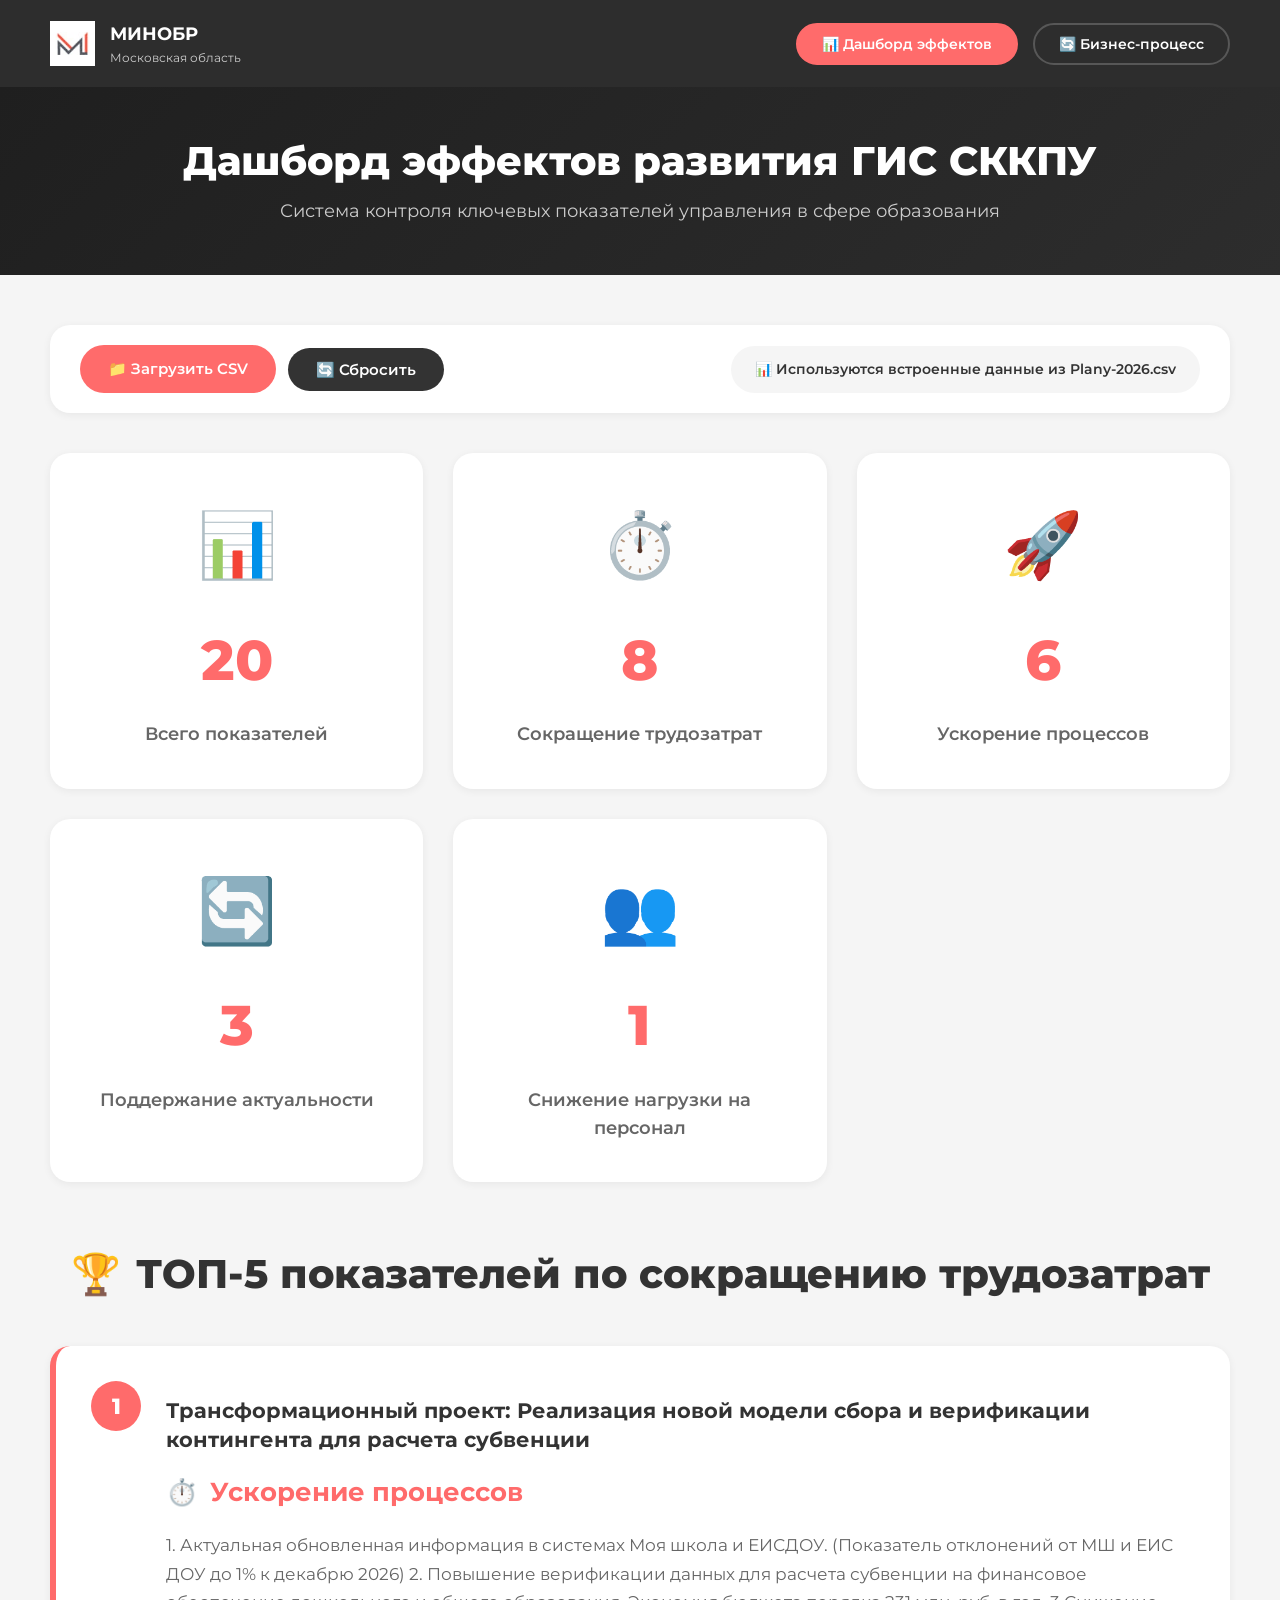
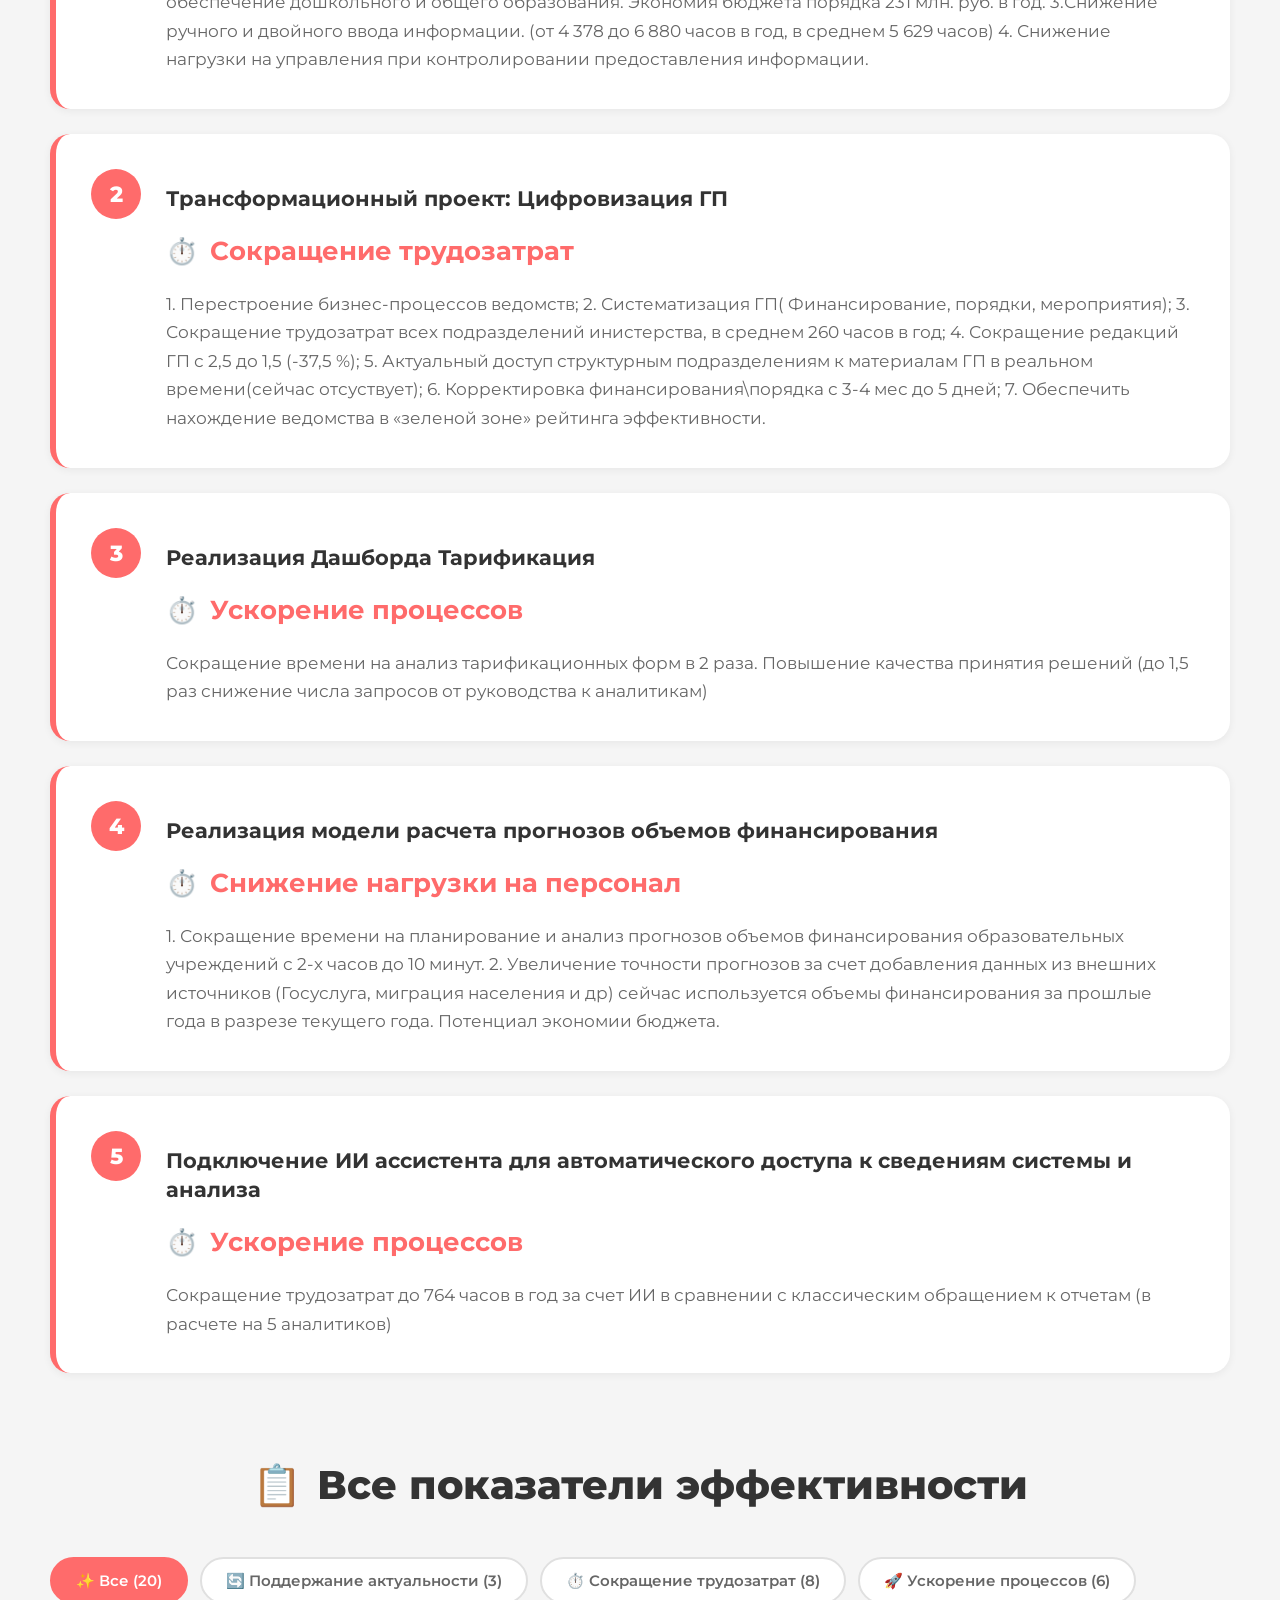
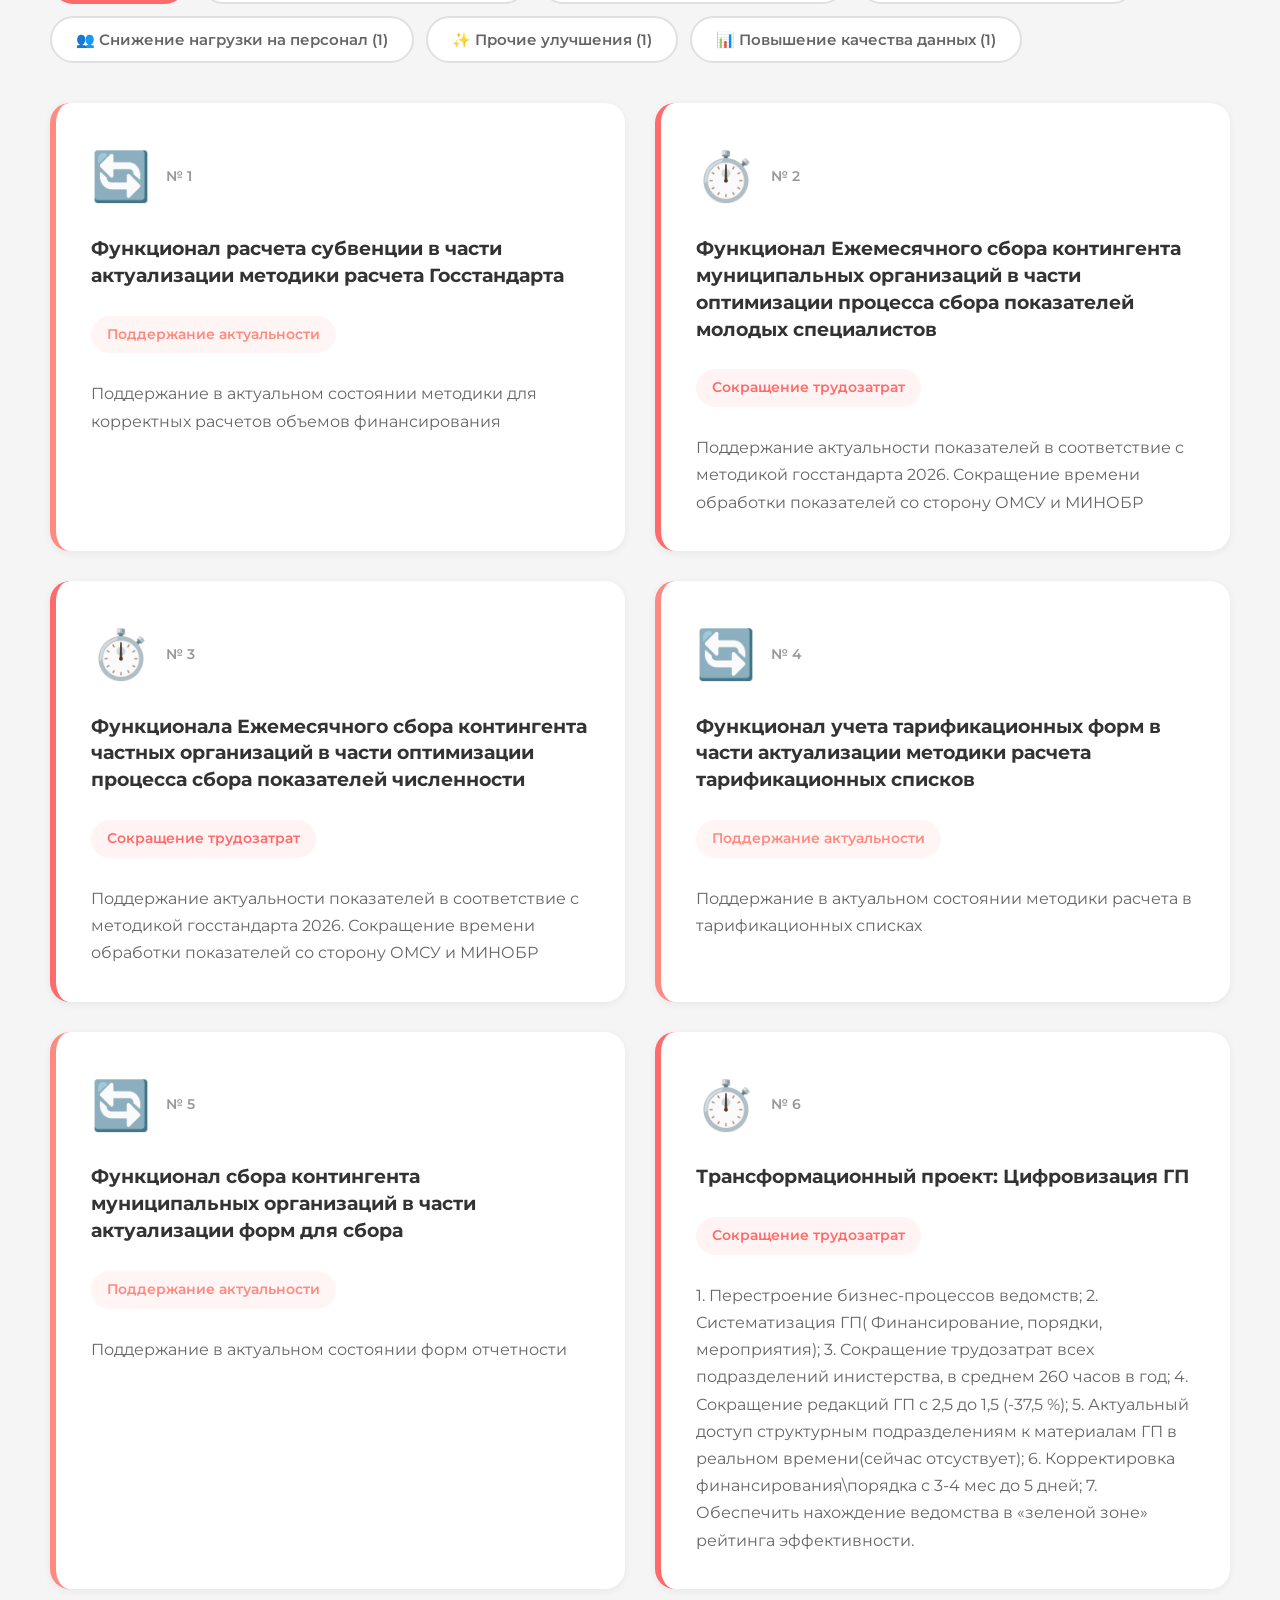
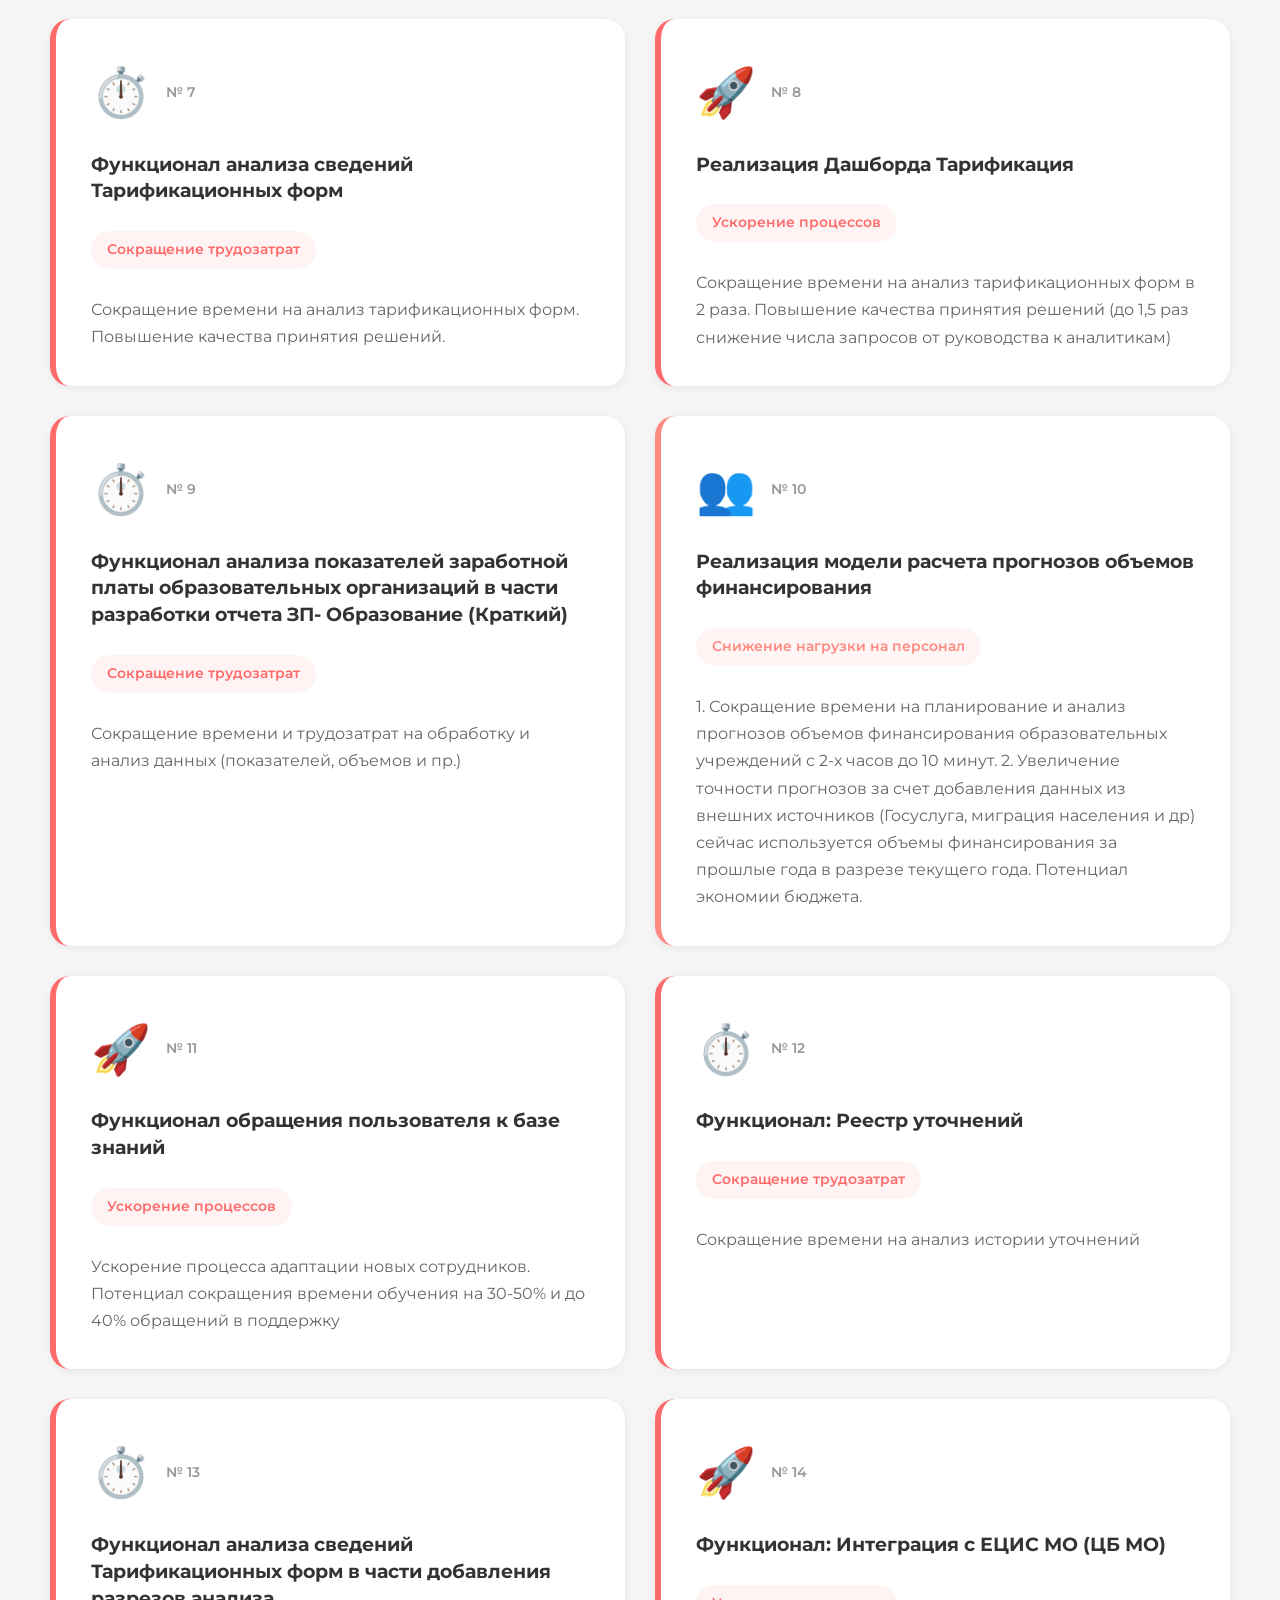
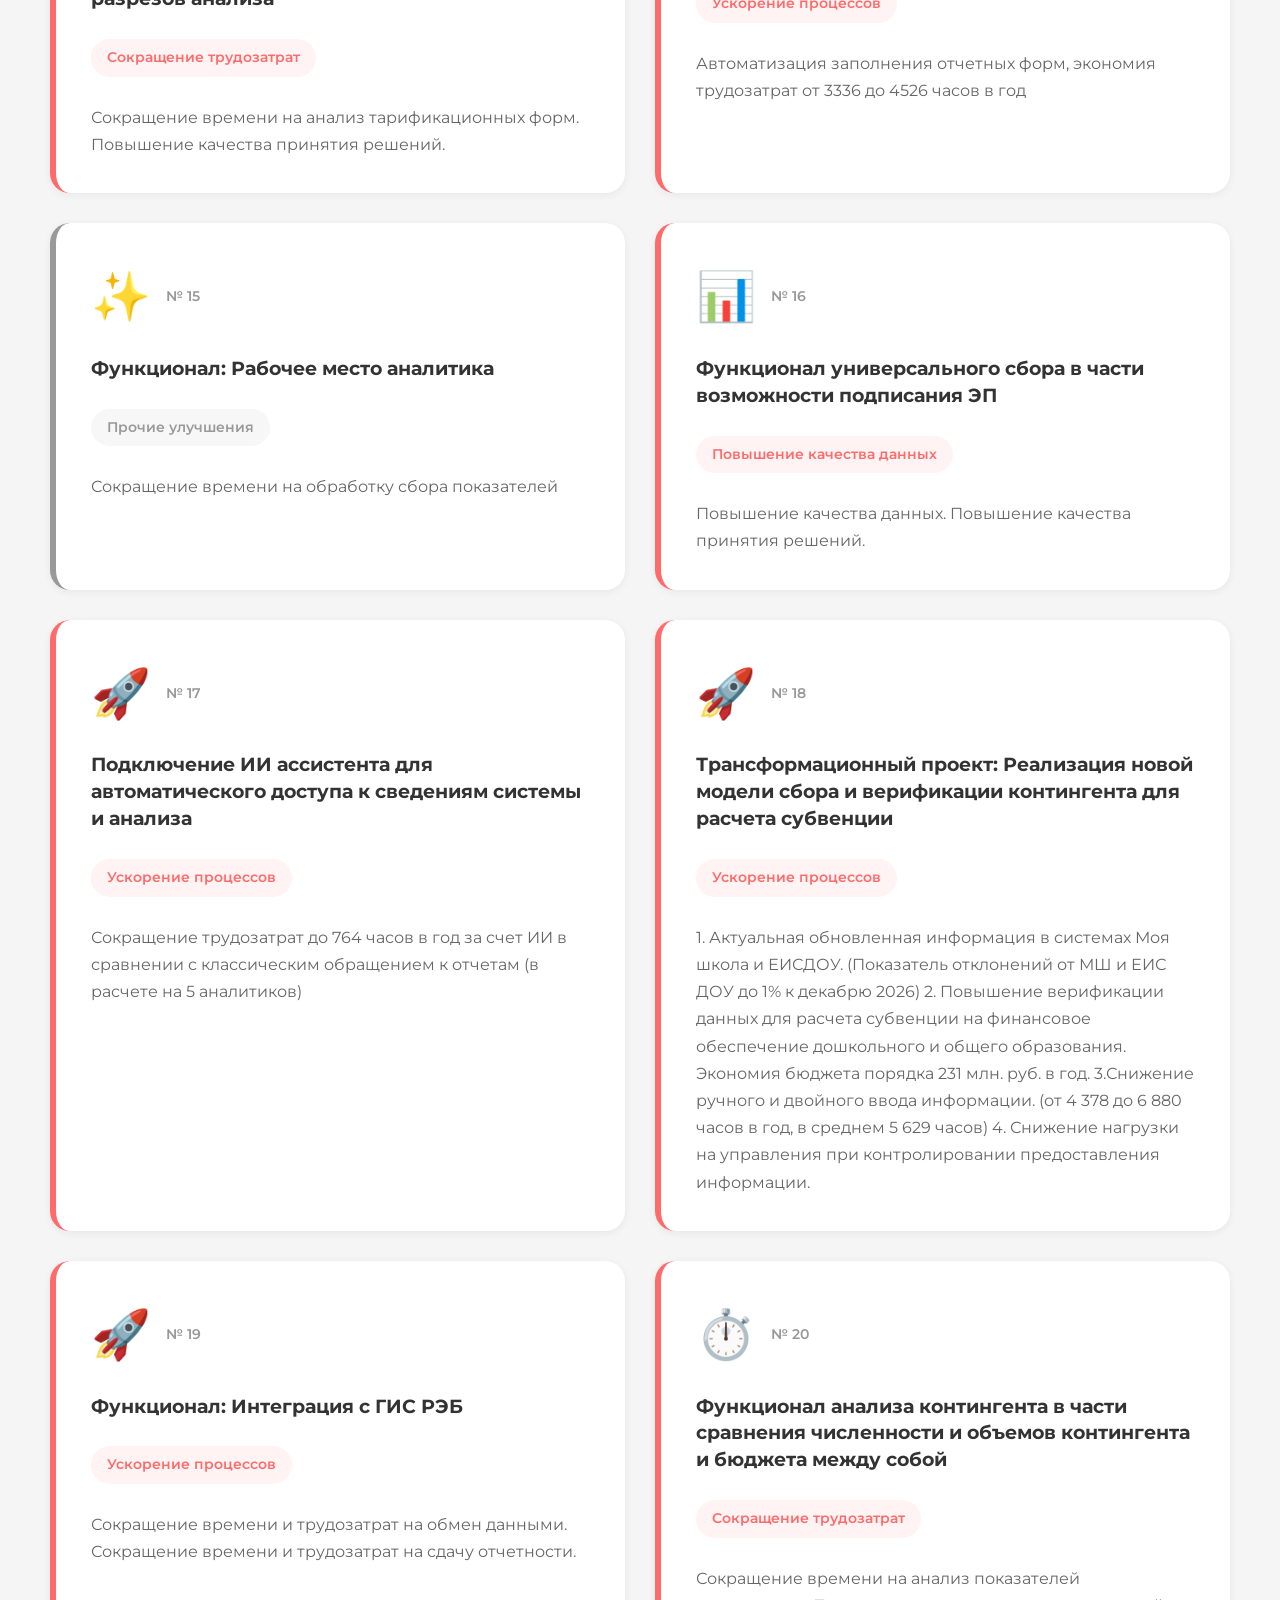
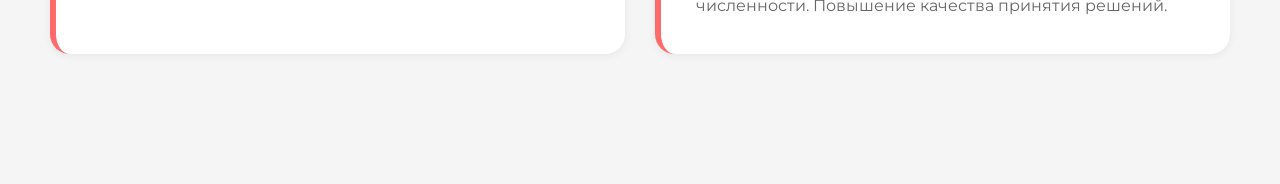
==== index.html @ 5864676f "fix: шапка — кнопки навигации не выходят за края, центрирование кнопок CSV" ====
<!DOCTYPE html>
<html lang="ru">
<head>
    <meta charset="UTF-8">
    <meta name="viewport" content="width=device-width, initial-scale=1.0">
    <title>ГИС СККПУ - Демонстрация v3.0 | МИНОБР</title>
    <link rel="preconnect" href="https://fonts.googleapis.com">
    <link rel="preconnect" href="https://fonts.gstatic.com" crossorigin>
    <link href="https://fonts.googleapis.com/css2?family=Montserrat:wght@400;500;600;700;800&display=swap" rel="stylesheet">
    <style>
        * {
            margin: 0;
            padding: 0;
            box-sizing: border-box;
        }

        body {
            font-family: 'Montserrat', -apple-system, BlinkMacSystemFont, 'Segoe UI', sans-serif;
            background: #F5F5F5;
            min-height: 100vh;
            line-height: 1.6;
        }

        .header-compact {
            background: #2D2D2D;
            color: white;
            padding: 20px 50px;
            display: flex;
            justify-content: space-between;
            align-items: center;
            box-shadow: 0 2px 8px rgba(0,0,0,0.1);
        }

        .logo-section {
            display: flex;
            align-items: center;
            gap: 15px;
        }

        .logo-img {
            height: 45px;
            width: auto;
        }

        .logo-text {
            display: flex;
            flex-direction: column;
        }

        .logo-title {
            font-size: 1.1em;
            font-weight: 700;
            color: white;
        }

        .logo-subtitle {
            font-size: 0.75em;
            color: #CCCCCC;
            font-weight: 400;
        }

        .header-nav {
            display: flex;
            gap: 15px;
            align-items: center;
        }

        .nav-btn {
            padding: 10px 24px;
            border-radius: 50px;
            background: transparent;
            color: white;
            text-decoration: none;
            font-weight: 600;
            transition: all 0.3s ease;
            font-size: 14px;
            border: 2px solid rgba(255,255,255,0.2);
            cursor: pointer;
            font-family: 'Montserrat', sans-serif;
        }

        .nav-btn:hover {
            background: rgba(255,255,255,0.1);
            border-color: rgba(255,255,255,0.4);
        }

        .nav-btn.active {
            background: #FF6B6B;
            border-color: #FF6B6B;
        }

        .page-content {
            display: none;
        }

        .page-content.active {
            display: block;
        }

        .hero-compact {
            background: linear-gradient(135deg, #1F1F1F 0%, #2D2D2D 100%);
            color: white;
            padding: 50px 50px;
            text-align: center;
        }

        .hero-title {
            font-size: 2.5em;
            font-weight: 800;
            margin-bottom: 12px;
            line-height: 1.2;
        }

        .hero-subtitle {
            font-size: 1.1em;
            color: #CCCCCC;
            font-weight: 400;
        }

        .container {
            max-width: 1400px;
            margin: 0 auto;
            padding: 50px 50px;
        }

        .container-wide {
            max-width: 1600px;
            margin: 0 auto;
            padding: 50px 50px 80px;
        }

        .controls-compact {
            background: #FFFFFF;
            padding: 20px 30px;
            border-radius: 20px;
            margin-bottom: 40px;
            display: flex;
            gap: 15px;
            align-items: center;
            box-shadow: 0 2px 8px rgba(0,0,0,0.06);
            flex-wrap: wrap;
        }

        .controls-group {
            display: flex;
            gap: 12px;
            align-items: center;
        }

        .btn-coral {
            padding: 12px 28px;
            background: #FF6B6B;
            color: white;
            border: none;
            border-radius: 50px;
            font-size: 15px;
            font-weight: 600;
            cursor: pointer;
            transition: all 0.3s ease;
            font-family: 'Montserrat', sans-serif;
            display: inline-flex;
            align-items: center;
            gap: 8px;
        }

        .btn-coral:hover {
            background: #FF8A80;
            transform: translateY(-2px);
            box-shadow: 0 6px 16px rgba(255, 107, 107, 0.3);
        }

        .btn-secondary {
            padding: 12px 28px;
            background: #333333;
            color: white;
            border: none;
            border-radius: 50px;
            font-size: 15px;
            font-weight: 600;
            cursor: pointer;
            transition: all 0.3s ease;
            font-family: 'Montserrat', sans-serif;
        }

        .btn-secondary:hover {
            background: #2D2D2D;
        }

        .file-input {
            display: none;
        }

        .data-source {
            padding: 12px 24px;
            background: #F5F5F5;
            color: #333333;
            border-radius: 50px;
            font-weight: 600;
            font-size: 14px;
            margin-left: auto;
        }

        .stats-grid {
            display: grid;
            grid-template-columns: repeat(auto-fit, minmax(280px, 1fr));
            gap: 30px;
            margin-bottom: 60px;
        }

        .stat-card {
            background: #FFFFFF;
            padding: 40px;
            border-radius: 20px;
            text-align: center;
            transition: all 0.3s ease;
            box-shadow: 0 2px 8px rgba(0,0,0,0.06);
        }

        .stat-card:hover {
            transform: translateY(-8px);
            box-shadow: 0 12px 30px rgba(0,0,0,0.12);
        }

        .stat-icon {
            font-size: 4em;
            margin-bottom: 20px;
        }

        .stat-value {
            font-size: 3.5em;
            font-weight: 800;
            color: #FF6B6B;
            margin: 15px 0;
        }

        .stat-label {
            font-size: 1.1em;
            color: #666666;
            font-weight: 600;
        }

        .section {
            margin-bottom: 80px;
        }

        .section-title {
            font-size: 2.5em;
            color: #333333;
            font-weight: 800;
            margin-bottom: 40px;
            display: flex;
            align-items: center;
            justify-content: center;
            gap: 15px;
        }

        .top5-grid {
            display: grid;
            gap: 25px;
        }

        .top5-item {
            background: #FFFFFF;
            padding: 35px;
            border-radius: 20px;
            box-shadow: 0 2px 8px rgba(0,0,0,0.06);
            transition: all 0.3s ease;
            border-left: 6px solid #FF6B6B;
        }

        .top5-item:hover {
            transform: translateX(8px);
            box-shadow: 0 8px 24px rgba(255, 107, 107, 0.15);
        }

        .top5-item .rank {
            display: inline-block;
            width: 50px;
            height: 50px;
            background: #FF6B6B;
            color: white;
            border-radius: 50%;
            text-align: center;
            line-height: 50px;
            font-weight: 800;
            font-size: 1.4em;
            margin-right: 25px;
        }

        .top5-item .title {
            font-size: 1.3em;
            color: #333333;
            font-weight: 700;
            margin: 15px 0;
            line-height: 1.4;
        }

        .top5-item .savings {
            font-size: 1.6em;
            color: #FF6B6B;
            font-weight: 700;
            margin: 18px 0;
            display: flex;
            align-items: center;
            gap: 12px;
        }

        .top5-item .effect {
            color: #666666;
            line-height: 1.7;
            margin-top: 15px;
            font-size: 1.05em;
        }

        .filter-section {
            margin-bottom: 40px;
            display: flex;
            gap: 12px;
            flex-wrap: wrap;
        }

        .filter-btn {
            padding: 12px 24px;
            border: 2px solid #E0E0E0;
            background: #FFFFFF;
            border-radius: 50px;
            cursor: pointer;
            transition: all 0.3s ease;
            font-size: 15px;
            font-weight: 600;
            color: #666666;
            font-family: 'Montserrat', sans-serif;
        }

        .filter-btn:hover {
            border-color: #FF6B6B;
            background: #F5F5F5;
        }

        .filter-btn.active {
            background: #FF6B6B;
            color: white;
            border-color: #FF6B6B;
        }

        .cards-grid {
            display: grid;
            grid-template-columns: repeat(auto-fill, minmax(380px, 1fr));
            gap: 30px;
        }

        .effect-card {
            background: #FFFFFF;
            border-radius: 20px;
            padding: 35px;
            box-shadow: 0 2px 8px rgba(0,0,0,0.06);
            transition: all 0.3s ease;
            border-left: 6px solid;
        }

        .effect-card:hover {
            transform: translateY(-8px);
            box-shadow: 0 12px 30px rgba(0,0,0,0.12);
        }

        .effect-card .card-header {
            display: flex;
            align-items: center;
            gap: 15px;
            margin-bottom: 20px;
        }

        .effect-card .card-icon {
            font-size: 3em;
        }

        .effect-card .card-number {
            font-size: 0.9em;
            color: #999999;
            font-weight: 600;
        }

        .effect-card .card-title {
            font-size: 1.2em;
            color: #333333;
            font-weight: 700;
            line-height: 1.4;
            margin: 15px 0;
        }

        .effect-card .card-type {
            display: inline-block;
            padding: 8px 16px;
            border-radius: 50px;
            font-size: 0.85em;
            font-weight: 600;
            margin: 12px 0;
        }

        .effect-card .card-description {
            color: #666666;
            line-height: 1.7;
            margin-top: 15px;
        }

        .process-section {
            margin-bottom: 80px;
        }

        .main-flow {
            display: flex;
            flex-direction: column;
            gap: 40px;
            margin-bottom: 60px;
        }

        .flow-step {
            background: #FFFFFF;
            border-radius: 20px;
            padding: 40px;
            box-shadow: 0 2px 8px rgba(0,0,0,0.06);
            transition: all 0.3s ease;
        }

        .flow-step:hover {
            transform: translateY(-8px);
            box-shadow: 0 12px 30px rgba(0,0,0,0.12);
        }

        .step-header {
            display: flex;
            align-items: center;
            gap: 25px;
            margin-bottom: 25px;
        }

        .step-icon {
            width: 90px;
            height: 90px;
            border-radius: 50%;
            display: flex;
            align-items: center;
            justify-content: center;
            font-size: 3em;
            flex-shrink: 0;
        }

        .step-info {
            flex: 1;
        }

        .step-number {
            font-size: 0.9em;
            color: #999999;
            font-weight: 700;
            margin-bottom: 8px;
            letter-spacing: 1px;
        }

        .step-title {
            font-size: 1.8em;
            color: #333333;
            font-weight: 800;
            margin-bottom: 12px;
            line-height: 1.3;
        }

        .step-description {
            color: #666666;
            line-height: 1.7;
            font-size: 1.1em;
        }

        .step-participants {
            display: flex;
            gap: 15px;
            flex-wrap: wrap;
            margin-top: 20px;
        }

        .participant {
            display: inline-flex;
            align-items: center;
            gap: 10px;
            padding: 10px 20px;
            background: #F5F5F5;
            border-radius: 50px;
            font-size: 0.95em;
            font-weight: 600;
            color: #333333;
        }

        .branch-container {
            display: grid;
            grid-template-columns: 1fr 1fr;
            gap: 30px;
            margin: 35px 0;
        }

        .branch-box {
            background: #F5F5F5;
            border-radius: 20px;
            padding: 35px;
            transition: all 0.3s ease;
            border: 3px solid;
        }

        .branch-box:hover {
            transform: scale(1.02);
            box-shadow: 0 8px 24px rgba(0,0,0,0.1);
        }

        .branch-title {
            font-size: 1.5em;
            font-weight: 800;
            margin-bottom: 18px;
            display: flex;
            align-items: center;
            gap: 12px;
        }

        .branch-content {
            color: #666666;
            line-height: 1.7;
            font-size: 1.05em;
        }

        .support-flow {
            background: #FFFFFF;
            border-radius: 20px;
            padding: 50px;
            box-shadow: 0 2px 8px rgba(0,0,0,0.06);
        }

        .support-diagram {
            display: flex;
            flex-direction: column;
            gap: 30px;
            align-items: center;
        }

        .support-step {
            display: flex;
            align-items: center;
            gap: 25px;
            width: 100%;
            max-width: 1000px;
        }

        .support-box {
            background: #F5F5F5;
            border-radius: 20px;
            padding: 35px;
            flex: 1;
            transition: all 0.3s ease;
        }

        .support-box:hover {
            transform: translateX(8px);
            box-shadow: 0 4px 16px rgba(0,0,0,0.08);
        }

        .support-icon-box {
            width: 80px;
            height: 80px;
            border-radius: 50%;
            display: flex;
            align-items: center;
            justify-content: center;
            font-size: 2.5em;
            flex-shrink: 0;
            background: #FF6B6B;
            color: white;
            box-shadow: 0 4px 12px rgba(255, 107, 107, 0.3);
        }

        .arrow-right {
            font-size: 2.5em;
            color: #FF6B6B;
        }

        .legend {
            background: #FFFFFF;
            border-radius: 20px;
            padding: 45px;
            margin-top: 60px;
            box-shadow: 0 2px 8px rgba(0,0,0,0.06);
        }

        .legend-title {
            font-size: 1.8em;
            color: #333333;
            margin-bottom: 35px;
            font-weight: 800;
        }

        .legend-items {
            display: grid;
            grid-template-columns: repeat(auto-fit, minmax(240px, 1fr));
            gap: 30px;
        }

        .legend-item {
            display: flex;
            align-items: center;
            gap: 15px;
        }

        .legend-icon {
            width: 50px;
            height: 50px;
            border-radius: 50%;
            display: flex;
            align-items: center;
            justify-content: center;
            font-size: 1.8em;
            flex-shrink: 0;
        }

        .legend-text {
            font-size: 1em;
            color: #333333;
            font-weight: 700;
        }

        .color-pm { background: #FF6B6B; }
        .color-analyst { background: #FF8A80; }
        .color-client { background: #666666; }
        .color-dev { background: #333333; }
        .color-senior { background: #2D2D2D; }
        .color-support { background: #FF6B6B; }

        .loading {
            text-align: center;
            padding: 100px 20px;
            font-size: 1.5em;
            color: #666666;
        }

        @media (max-width: 768px) {
            .hero-title {
                font-size: 1.8em;
            }

            .header-compact {
                flex-direction: column;
                gap: 15px;
                padding: 20px 30px;
            }

            .header-nav {
                width: 100%;
                justify-content: center;
            }

            .hero-compact, .container, .container-wide {
                padding: 40px 30px;
            }

            .controls-compact {
                flex-direction: column;
                align-items: stretch;
            }

            .controls-group {
                flex-direction: column;
            }

            .data-source {
                margin-left: 0;
            }

            .cards-grid {
                grid-template-columns: 1fr;
            }

            .branch-container {
                grid-template-columns: 1fr;
            }

            .support-flow {
                padding: 30px;
            }
        }

        .flow-step {
            animation: fadeInUp 0.6s ease-out;
            animation-fill-mode: both;
        }

        .flow-step:nth-child(1) { animation-delay: 0.1s; }
        .flow-step:nth-child(2) { animation-delay: 0.2s; }
        .flow-step:nth-child(3) { animation-delay: 0.3s; }
        .flow-step:nth-child(4) { animation-delay: 0.4s; }
        .flow-step:nth-child(5) { animation-delay: 0.5s; }

        @keyframes fadeInUp {
            from {
                opacity: 0;
                transform: translateY(30px);
            }
            to {
                opacity: 1;
                transform: translateY(0);
            }
        }
    
        /* ========================================
           MOBILE: iPhone (≤430px) — Full Redesign
        ======================================== */
        @media (max-width: 430px) {

            /* ── Safe area & base ── */
            html { overflow-x: hidden; }
            .header-compact {
                padding: max(14px, env(safe-area-inset-top)) 12px 14px;
                flex-direction: row;
                flex-wrap: nowrap;
                align-items: center;
                gap: 8px;
                overflow: hidden;
            }
            body { padding-bottom: env(safe-area-inset-bottom); }

            /* ── Logo ── */
            .logo-section {
                flex-shrink: 0;
                min-width: 0;
            }
            .logo-img { width: 28px; height: 28px; }
            .logo-title { font-size: 11px; white-space: nowrap; }
            .logo-subtitle { display: none; }

            /* ── Navigation ── */
            .header-nav {
                gap: 6px;
                flex-shrink: 1;
                min-width: 0;
                overflow-x: auto;
                -webkit-overflow-scrolling: touch;
            }
            .nav-btn {
                padding: 6px 10px;
                font-size: 10px;
                border-width: 1.5px;
                white-space: nowrap;
                flex-shrink: 0;
            }

            /* ── Hero ── */
            .hero-compact { padding: 20px 16px 16px; }
            .hero-title { font-size: 1.25em; line-height: 1.2; margin-bottom: 6px; }
            .hero-subtitle { font-size: 0.82em; line-height: 1.4; }

            /* ── Containers ── */
            .container, .container-wide { padding: 16px 14px; }

            /* ── Controls ── */
            .controls-compact {
                padding: 14px;
                flex-direction: column;
                gap: 10px;
                border-radius: 14px;
                margin-bottom: 18px;
            }
            .controls-group { flex-direction: column; gap: 8px; width: 100%; }
            .btn-primary, .btn-secondary, .btn-coral {
                width: 100%;
                text-align: center;
                justify-content: center;
                padding: 11px 14px;
                font-size: 13px;
                box-sizing: border-box;
                border-radius: 12px;
                display: flex;
                align-items: center;
                gap: 6px;
            }
            /* Label acting as button — center contents */
            label.btn-coral {
                display: flex;
                justify-content: center;
                align-items: center;
            }
            .data-source {
                margin-left: 0;
                font-size: 11px;
                text-align: center;
                padding: 8px 10px;
            }

            /* ── Stats grid: 2 columns ── */
            .stats-grid {
                grid-template-columns: repeat(2, 1fr);
                gap: 10px;
                margin-bottom: 18px;
            }
            .stat-card { padding: 16px 10px; border-radius: 14px; }
            .stat-value { font-size: 1.6em; }
            .stat-label { font-size: 10px; line-height: 1.3; margin-top: 4px; }
            .stat-icon { font-size: 1.2em; margin-bottom: 4px; }

            /* ── Section titles ── */
            .section-title {
                font-size: 1.1em;
                margin-bottom: 14px;
                gap: 8px;
                line-height: 1.3;
            }
            .section-title span { font-size: 1em; }

            /* ── Filter buttons ── */
            .filters-section { gap: 7px; flex-wrap: wrap; margin-bottom: 14px; }
            .filter-btn {
                padding: 7px 12px;
                font-size: 11px;
                border-radius: 16px;
                border-width: 1.5px;
            }

            /* ── Effect cards: single column ── */
            .cards-grid { grid-template-columns: 1fr; gap: 12px; }
            .effect-card { padding: 16px; border-radius: 14px; }
            .card-header { gap: 10px; margin-bottom: 10px; }
            .card-header .card-icon { font-size: 1.6em; }
            .card-number { font-size: 0.78em; }
            .card-title { font-size: 0.95em; line-height: 1.35; margin: 8px 0; }
            .card-description {
                font-size: 0.82em;
                line-height: 1.5;
                margin-top: 8px;
                /* Truncate long descriptions */
                display: -webkit-box;
                -webkit-line-clamp: 4;
                -webkit-box-orient: vertical;
                overflow: hidden;
            }
            .card-type-badge, .card-badge {
                font-size: 10px;
                padding: 4px 10px;
                border-radius: 10px;
            }

            /* ── TOP-5 cards ── */
            .top5-grid { gap: 12px; }
            .top5-item {
                padding: 16px;
                border-radius: 14px;
                display: grid;
                grid-template-columns: 44px 1fr;
                gap: 12px;
                align-items: start;
            }
            .top5-rank, .rank-badge {
                width: 40px !important;
                height: 40px !important;
                font-size: 1.1em !important;
                border-radius: 12px !important;
                flex-shrink: 0;
                display: flex;
                align-items: center;
                justify-content: center;
            }
            .top5-title, .card-title {
                font-size: 0.9em !important;
                line-height: 1.35;
                font-weight: 700;
            }
            .card-effect-type {
                font-size: 0.82em !important;
                margin: 6px 0 !important;
            }
            .top5-desc, .card-description {
                font-size: 0.8em;
                line-height: 1.45;
                -webkit-line-clamp: 3;
            }

            /* ── Бизнес-процесс: flow steps ── */
            .main-flow { gap: 14px; margin-bottom: 30px; }
            .flow-step { padding: 16px; border-radius: 14px; }

            .step-header {
                display: flex;
                flex-direction: row;
                align-items: center;
                gap: 14px;
                margin-bottom: 12px;
            }
            .step-icon {
                width: 52px !important;
                height: 52px !important;
                font-size: 1.4em !important;
                flex-shrink: 0;
            }
            .step-number { font-size: 0.75em; margin-bottom: 4px; letter-spacing: 0.5px; }
            .step-title { font-size: 1.1em; line-height: 1.25; margin-bottom: 6px; }
            .step-description { font-size: 0.85em; line-height: 1.5; }

            /* Participants: horizontal scroll row */
            .step-participants {
                display: flex;
                flex-direction: row;
                flex-wrap: nowrap;
                overflow-x: auto;
                -webkit-overflow-scrolling: touch;
                gap: 8px;
                margin-top: 14px;
                padding-bottom: 4px;
            }
            .participant {
                flex-shrink: 0;
                padding: 7px 12px;
                font-size: 11px;
                gap: 6px;
                border-radius: 20px;
                white-space: nowrap;
            }

            /* ── Branch container (Support flow) ── */
            .branch-container {
                grid-template-columns: 1fr !important;
                gap: 12px;
                margin: 16px 0;
            }
            .branch-box {
                padding: 16px;
                border-radius: 14px;
            }
            .branch-title {
                font-size: 1.05em;
                margin-bottom: 10px;
                gap: 8px;
            }
            .branch-content { font-size: 0.85em; line-height: 1.55; }

            /* ── Support diagram ── */
            .support-flow { padding: 16px; border-radius: 14px; }
            .support-diagram { gap: 20px; }

            .support-step {
                flex-direction: column !important;
                align-items: center !important;
                gap: 12px;
            }

            /* Icon + arrow row: keep them inline, centered above the card */
            .support-icon-box {
                width: 52px !important;
                height: 52px !important;
                font-size: 1.5em !important;
            }

            .arrow-right {
                font-size: 1.4em !important;
                transform: rotate(90deg);
                display: block;
                text-align: center;
            }

            .support-box {
                width: 100% !important;
                max-width: 100% !important;
                box-sizing: border-box;
                padding: 16px !important;
                border-radius: 14px !important;
            }

            /* Override inline styles inside support-box */
            .support-box > div:first-child {
                font-size: 1.05em !important;
                font-weight: 700 !important;
                margin-bottom: 8px !important;
                line-height: 1.3 !important;
            }
            .support-box > div:nth-child(2),
            .support-box > div:nth-child(3) {
                font-size: 0.85em !important;
                line-height: 1.55 !important;
            }

            .flow-arrow {
                transform: rotate(90deg);
                align-self: center;
                font-size: 1.2em;
            }

            /* ── Legend ── */
            .legend { padding: 20px 16px; border-radius: 14px; margin-top: 30px; }
            .legend-title { font-size: 1.1em; margin-bottom: 16px; }
            .legend-items { grid-template-columns: 1fr 1fr; gap: 14px; }
            .legend-icon {
                width: 36px !important;
                height: 36px !important;
                font-size: 1.2em !important;
            }
            .legend-text { font-size: 0.8em; }

            /* ── Process section spacing ── */
            .process-section { margin-bottom: 30px; }
        }

        /* ========================================
           TABLET tweaks (431px – 1024px)
        ======================================== */
        @media (max-width: 1024px) and (min-width: 431px) {
            .container, .container-wide { padding: 36px 28px; }
            .cards-grid { grid-template-columns: repeat(auto-fill, minmax(300px, 1fr)); }
            .stats-grid { grid-template-columns: repeat(auto-fit, minmax(200px, 1fr)); }
            .branch-container { grid-template-columns: 1fr; gap: 16px; }
        }

    </style>
    <meta name="apple-mobile-web-app-capable" content="yes">
    <meta name="apple-mobile-web-app-status-bar-style" content="black-translucent">
    <meta name="format-detection" content="telephone=no">
</head>
<body>
    <div class="header-compact">
        <div class="logo-section">
            <img src="[data-uri]" alt="МИНОБР Logo" class="logo-img">
            <div class="logo-text">
                <div class="logo-title">МИНОБР</div>
                <div class="logo-subtitle">Московская область</div>
            </div>
        </div>
        <div class="header-nav">
            <button class="nav-btn active" onclick="showPage('dashboard')">📊 Дашборд эффектов</button>
            <button class="nav-btn" onclick="showPage('process')">🔄 Бизнес-процесс</button>
        </div>
    </div>

    <div id="dashboard-page" class="page-content active">
        <div class="hero-compact">
            <h1 class="hero-title">Дашборд эффектов развития ГИС СККПУ</h1>
            <p class="hero-subtitle">Система контроля ключевых показателей управления в сфере образования</p>
        </div>

        <div class="container">
            <div class="controls-compact">
                <div class="controls-group">
                    <label for="csvFile" class="btn-coral">
                        📁 Загрузить CSV
                    </label>
                    <input type="file" id="csvFile" class="file-input" accept=".csv">

                    <button id="resetBtn" class="btn-secondary">🔄 Сбросить</button>
                </div>

                <div class="data-source" id="dataSource">
                    📊 Используются встроенные данные из Plany-2026.csv
                </div>
            </div>

            <div class="stats-grid" id="statsGrid"></div>

            <div id="content">
                <div class="loading">Загрузка дашборда...</div>
            </div>
        </div>
    </div>

    <div id="process-page" class="page-content">
        <div class="hero-compact">
            <h1 class="hero-title">Бизнес-процесс взаимодействия</h1>
            <p class="hero-subtitle">Проектная команда ↔ Функциональный заказчик | ГИС СККПУ</p>
        </div>

        <div class="container-wide">
            <div class="process-section">
                <h2 class="section-title">
                    <span>⚙️</span>
                    Процесс разработки функционала
                </h2>

                <div class="main-flow">
                    <div class="flow-step">
                        <div class="step-header">
                            <div class="step-icon color-pm">👥</div>
                            <div class="step-info">
                                <div class="step-number">ШАГ 1 • ЕЖЕНЕДЕЛЬНО</div>
                                <div class="step-title">Очная встреча с заказчиком</div>
                            </div>
                        </div>
                        <div class="step-description">
                            Обсуждение текущего статуса задач и планирование новых. Заказчик описывает бизнес-задачи.
                        </div>
                        <div class="step-participants">
                            <span class="participant">👨‍💼 Руководитель проекта</span>
                            <span class="participant">📊 Аналитик</span>
                            <span class="participant">🎯 Функциональный заказчик</span>
                        </div>
                    </div>

                    <div class="flow-step">
                        <div class="step-header">
                            <div class="step-icon color-analyst">📝</div>
                            <div class="step-info">
                                <div class="step-number">ШАГ 2 • ФОРМАЛИЗАЦИЯ</div>
                                <div class="step-title">Перевод бизнес-задачи в ТТ</div>
                            </div>
                        </div>
                        <div class="step-description">
                            Бизнес-задача переводится в техническое задание для разработчиков.
                        </div>
                        <div class="step-participants">
                            <span class="participant">👨‍💼 Руководитель проекта</span>
                            <span class="participant">📊 Аналитик</span>
                        </div>
                    </div>

                    <div class="flow-step">
                        <div class="step-header">
                            <div class="step-icon color-senior">🔀</div>
                            <div class="step-info">
                                <div class="step-number">ШАГ 3 • ПОСТАНОВКА ЗАДАЧИ</div>
                                <div class="step-title">Распределение по типу и сложности</div>
                            </div>
                        </div>

                        <div class="branch-container">
                            <div class="branch-box" style="border-color: #333333;">
                                <div class="branch-title" style="color: #333333;">
                                    <span>📦</span> Большая задача
                                </div>
                                <div class="branch-content">
                                    Старший разработчик самостоятельно или совместно с РП/аналитиком декомпозирует задачу и распределяет на команду разработки.
                                </div>
                            </div>

                            <div class="branch-box" style="border-color: #FF6B6B;">
                                <div class="branch-title" style="color: #FF6B6B;">
                                    <span>📋</span> Небольшая задача
                                </div>
                                <div class="branch-content">
                                    Детализация задачи и постановка конкретному разработчику для выполнения.
                                </div>
                            </div>
                        </div>

                        <div class="step-participants">
                            <span class="participant">👨‍💻 Старший разработчик</span>
                            <span class="participant">👨‍💼 Руководитель проекта</span>
                            <span class="participant">📊 Аналитик</span>
                        </div>
                    </div>

                    <div class="flow-step">
                        <div class="step-header">
                            <div class="step-icon color-dev">🧪</div>
                            <div class="step-info">
                                <div class="step-number">ШАГ 4 • КОНТРОЛЬ КАЧЕСТВА</div>
                                <div class="step-title">Разработка → Тестирование</div>
                            </div>
                        </div>
                        <div class="step-description">
                            После завершения разработки задача передается на функциональное тестирование. Тестирующая сторона зависит от типа и сложности задачи.
                        </div>
                        <div class="step-participants">
                            <span class="participant">👨‍💻 Разработчик</span>
                            <span class="participant">📊 Аналитик (тестирование)</span>
                            <span class="participant">👨‍💼 РП (тестирование)</span>
                            <span class="participant">🎯 Функциональный заказчик (тестирование)</span>
                        </div>
                    </div>

                    <div class="flow-step">
                        <div class="step-header">
                            <div class="step-icon color-pm">🚀</div>
                            <div class="step-info">
                                <div class="step-number">ШАГ 5 • ВНЕДРЕНИЕ</div>
                                <div class="step-title">Планирование релиза и выпуск</div>
                            </div>
                        </div>
                        <div class="step-description">
                            После успешного тестирования на тестовом контуре планируется релиз. Функционал выпускается в продуктовый контур.
                        </div>
                        <div class="step-participants">
                            <span class="participant">👨‍💼 Руководитель проекта</span>
                            <span class="participant">👨‍💻 Команда разработки</span>
                            <span class="participant">🎯 Функциональный заказчик</span>
                        </div>
                    </div>
                </div>
            </div>

            <div class="process-section">
                <h2 class="section-title">
                    <span>🛠️</span>
                    Техническая поддержка (параллельный процесс)
                </h2>

                <div class="support-flow">
                    <div class="support-diagram">
                        <div class="support-step">
                            <div class="support-icon-box">👤</div>
                            <div class="arrow-right">→</div>
                            <div class="support-box">
                                <div style="font-size: 1.5em; font-weight: 800; margin-bottom: 12px; color: #333333;">
                                    Пользователь системы
                                </div>
                                <div style="color: #666666; line-height: 1.7;">
                                    Возникает вопрос или необходима консультация по работе в системе
                                </div>
                            </div>
                        </div>

                        <div class="support-step">
                            <div class="support-icon-box">🤖</div>
                            <div class="arrow-right">→</div>
                            <div class="support-box">
                                <div style="font-size: 1.5em; font-weight: 800; margin-bottom: 12px; color: #333333;">
                                    🔹 Уровень 1: Чат-бот
                                </div>
                                <div style="color: #666666; line-height: 1.7;">
                                    Первичная консультация на основе базы знаний. Ответы на типовые вопросы и инструкции по работе с системой.
                                </div>
                            </div>
                        </div>

                        <div class="support-step">
                            <div class="support-icon-box">👨‍💼</div>
                            <div class="arrow-right">→</div>
                            <div class="support-box">
                                <div style="font-size: 1.5em; font-weight: 800; margin-bottom: 12px; color: #333333;">
                                    🔸 Уровень 2: Специалист техподдержки
                                </div>
                                <div style="color: #666666; margin-bottom: 12px; line-height: 1.7;">
                                    Обращение к специалисту в случаях:
                                </div>
                                <div style="color: #666666; line-height: 1.8;">
                                    • Необходимо предоставить новый доступ<br>
                                    • Требуется решить техническую проблему<br>
                                    • Консультация выходит за рамки базы знаний чат-бота
                                </div>
                            </div>
                        </div>
                    </div>
                </div>
            </div>

            <div class="legend">
                <div class="legend-title">📌 Участники процесса</div>
                <div class="legend-items">
                    <div class="legend-item">
                        <div class="legend-icon color-pm">👨‍💼</div>
                        <div class="legend-text">Руководитель проекта</div>
                    </div>
                    <div class="legend-item">
                        <div class="legend-icon color-analyst">📊</div>
                        <div class="legend-text">Аналитик</div>
                    </div>
                    <div class="legend-item">
                        <div class="legend-icon color-client">🎯</div>
                        <div class="legend-text">Функциональный заказчик</div>
                    </div>
                    <div class="legend-item">
                        <div class="legend-icon color-senior">👨‍💻</div>
                        <div class="legend-text">Старший разработчик</div>
                    </div>
                    <div class="legend-item">
                        <div class="legend-icon color-dev">💻</div>
                        <div class="legend-text">Разработчики</div>
                    </div>
                    <div class="legend-item">
                        <div class="legend-icon color-support">🛠️</div>
                        <div class="legend-text">Техническая поддержка</div>
                    </div>
                </div>
            </div>
        </div>
    </div>

    <script>
        function showPage(pageName) {
            document.querySelectorAll('.page-content').forEach(page => {
                page.classList.remove('active');
            });

            document.querySelectorAll('.nav-btn').forEach(btn => {
                btn.classList.remove('active');
            });

            if (pageName === 'dashboard') {
                document.getElementById('dashboard-page').classList.add('active');
                document.querySelectorAll('.nav-btn')[0].classList.add('active');
            } else if (pageName === 'process') {
                document.getElementById('process-page').classList.add('active');
                document.querySelectorAll('.nav-btn')[1].classList.add('active');
            }
        }

        const DEFAULT_DATA = [{"№ п/п": 1, "Показатель": "Функционал расчета субвенции в части актуализации методики расчета Госстандарта", "Ожидаемый эффект": "Поддержание в актуальном состоянии методики для корректных расчетов объемов финансирования", "Тип эффекта": "Поддержание актуальности", "Место в топе": null}, {"№ п/п": 2, "Показатель": "Функционал Ежемесячного сбора контингента муниципальных организаций в части оптимизации процесса сбора показателей молодых специалистов", "Ожидаемый эффект": "Поддержание актуальности показателей в соответствие с методикой госстандарта 2026. Сокращение времени обработки показателей со сторону ОМСУ и МИНОБР", "Тип эффекта": "Сокращение трудозатрат", "Место в топе": null}, {"№ п/п": 3, "Показатель": "Функционала Ежемесячного сбора контингента частных организаций в части оптимизации процесса сбора показателей численности", "Ожидаемый эффект": "Поддержание актуальности показателей в соответствие с методикой госстандарта 2026. Сокращение времени обработки показателей со сторону ОМСУ и МИНОБР", "Тип эффекта": "Сокращение трудозатрат", "Место в топе": null}, {"№ п/п": 4, "Показатель": "Функционал учета тарификационных форм в части актуализации методики расчета тарификационных списков", "Ожидаемый эффект": "Поддержание в актуальном состоянии методики расчета в тарификационных списках", "Тип эффекта": "Поддержание актуальности", "Место в топе": null}, {"№ п/п": 5, "Показатель": "Функционал сбора контингента муниципальных организаций в части актуализации форм для сбора", "Ожидаемый эффект": "Поддержание в актуальном состоянии форм отчетности", "Тип эффекта": "Поддержание актуальности", "Место в топе": null}, {"№ п/п": 6, "Показатель": "Трансформационный проект: Цифровизация ГП", "Ожидаемый эффект": "1. Перестроение бизнес-процессов ведомств;\n2. Систематизация ГП( Финансирование, порядки, мероприятия);\n3. Сокращение трудозатрат всех подразделений инистерства, в среднем 260 часов в год;\n4. Сокращение редакций ГП с 2,5 до 1,5 (-37,5 %);\n5. Актуальный доступ структурным подразделениям к материалам ГП в реальном времени(сейчас отсуствует);\n6. Корректировка финансирования\\порядка с 3-4 мес до 5 дней;\n7. Обеспечить нахождение ведомства в «зеленой зоне» рейтинга эффективности.", "Тип эффекта": "Сокращение трудозатрат", "Место в топе": 2}, {"№ п/п": 7, "Показатель": "Функционал анализа сведений Тарификационных форм", "Ожидаемый эффект": "Сокращение времени на анализ тарификационных форм. Повышение качества принятия решений.", "Тип эффекта": "Сокращение трудозатрат", "Место в топе": null}, {"№ п/п": 8, "Показатель": "Реализация Дашборда Тарификация", "Ожидаемый эффект": "Сокращение времени на анализ тарификационных форм в 2 раза. Повышение качества принятия решений (до 1,5 раз снижение числа запросов от руководства к аналитикам)", "Тип эффекта": "Ускорение процессов", "Место в топе": 3}, {"№ п/п": 9, "Показатель": "Функционал анализа показателей заработной платы образовательных организаций в части разработки отчета ЗП- Образование (Краткий)", "Ожидаемый эффект": "Сокращение времени и трудозатрат на обработку и анализ данных (показателей, объемов и пр.)", "Тип эффекта": "Сокращение трудозатрат", "Место в топе": null}, {"№ п/п": 10, "Показатель": "Реализация модели расчета прогнозов объемов финансирования", "Ожидаемый эффект": "1. Сокращение времени на планирование и анализ прогнозов объемов финансирования образовательных учреждений с 2-х часов до 10 минут.\n2. Увеличение точности прогнозов за счет добавления данных из внешних источников (Госуслуга, миграция населения и др) сейчас используется объемы финансирования за прошлые года в разрезе текущего года. Потенциал экономии бюджета.", "Тип эффекта": "Снижение нагрузки на персонал", "Место в топе": 4}, {"№ п/п": 11, "Показатель": "Функционал обращения пользователя к базе знаний", "Ожидаемый эффект": "Ускорение процесса адаптации новых сотрудников.  Потенциал сокращения времени обучения на 30-50% и до 40% обращений в поддержку", "Тип эффекта": "Ускорение процессов", "Место в топе": null}, {"№ п/п": 12, "Показатель": "Функционал: Реестр уточнений", "Ожидаемый эффект": "Сокращение времени на анализ истории уточнений", "Тип эффекта": "Сокращение трудозатрат", "Место в топе": null}, {"№ п/п": 13, "Показатель": "Функционал анализа сведений Тарификационных форм в части добавления разрезов анализа", "Ожидаемый эффект": "Сокращение времени на анализ тарификационных форм. Повышение качества принятия решений.", "Тип эффекта": "Сокращение трудозатрат", "Место в топе": null}, {"№ п/п": 14, "Показатель": "Функционал: Интеграция с ЕЦИС МО (ЦБ МО)", "Ожидаемый эффект": "Автоматизация заполнения отчетных форм, экономия трудозатрат от 3336 до 4526 часов в год", "Тип эффекта": "Ускорение процессов", "Место в топе": null}, {"№ п/п": 15, "Показатель": "Функционал: Рабочее место аналитика", "Ожидаемый эффект": "Сокращение времени на обработку сбора показателей", "Тип эффекта": "", "Место в топе": null}, {"№ п/п": 16, "Показатель": "Функционал универсального сбора в части возможности подписания ЭП", "Ожидаемый эффект": "Повышение качества данных. Повышение качества принятия решений.", "Тип эффекта": "Повышение качества данных", "Место в топе": null}, {"№ п/п": 17, "Показатель": "Подключение ИИ ассистента для автоматического доступа к сведениям системы и анализа", "Ожидаемый эффект": "Сокращение трудозатрат до 764  часов в год за счет ИИ в сравнении с классическим обращением к отчетам (в расчете на 5 аналитиков)", "Тип эффекта": "Ускорение процессов", "Место в топе": 5}, {"№ п/п": 18, "Показатель": "Трансформационный проект: Реализация новой модели сбора и верификации контингента для расчета субвенции", "Ожидаемый эффект": "1. Актуальная обновленная информация в системах Моя школа и ЕИСДОУ. (Показатель отклонений от МШ и ЕИС ДОУ  до 1% к декабрю 2026)\n2. Повышение верификации данных для расчета субвенции на финансовое обеспечение дошкольного и общего образования. Экономия бюджета порядка 231 млн. руб. в год.\n3.Снижение ручного и двойного ввода информации. (от 4 378 до 6 880 часов в год, в среднем 5 629 часов)\n4. Снижение нагрузки на управления при контролировании предоставления информации.", "Тип эффекта": "Ускорение процессов", "Место в топе": 1}, {"№ п/п": 19, "Показатель": "Функционал: Интеграция с ГИС РЭБ", "Ожидаемый эффект": "Сокращение времени и трудозатрат на обмен данными. Сокращение времени и трудозатрат на сдачу отчетности.", "Тип эффекта": "Ускорение процессов", "Место в топе": null}, {"№ п/п": 20, "Показатель": "Функционал анализа контингента в части сравнения численности и объемов контингента и бюджета между собой", "Ожидаемый эффект": "Сокращение времени на анализ показателей численности. Повышение качества принятия решений.", "Тип эффекта": "Сокращение трудозатрат", "Место в топе": null}];
        let currentData = DEFAULT_DATA;

        const effectTypes = {
            'Повышение качества данных': { icon: '📊', color: '#FF6B6B' },
            'Поддержание актуальности': { icon: '🔄', color: '#FF8A80' },
            'Сокращение трудозатрат': { icon: '⏱️', color: '#FF6B6B' },
            'Улучшение аналитики и принятия решений': { icon: '💡', color: '#333333' },
            'Автоматизация процессов': { icon: '⚙️', color: '#666666' },
            'Снижение нагрузки на персонал': { icon: '👥', color: '#FF8A80' },
            'Экономия бюджета': { icon: '💰', color: '#333333' },
            'Ускорение процессов': { icon: '🚀', color: '#FF6B6B' },
            'Прочие улучшения': { icon: '✨', color: '#999999' }
        };

        function getTop5(data) {
            // Фильтруем записи с заполненным "Место в топе" и сортируем по этому значению
            return data
                .filter(item => item['Место в топе'] !== null && item['Место в топе'] !== undefined && item['Место в топе'] !== '')
                .sort((a, b) => parseFloat(a['Место в топе']) - parseFloat(b['Место в топе']))
                .slice(0, 5);
        }

        function renderDashboard(data) {
            renderStats(data);

            const content = document.getElementById('content');
            content.innerHTML = `
                <section class="section">
                    <h2 class="section-title">
                        <span>🏆</span>
                        ТОП-5 показателей по сокращению трудозатрат
                    </h2>
                    <div class="top5-grid" id="top5Grid"></div>
                </section>
                <section class="section">
                    <h2 class="section-title">
                        <span>📋</span>
                        Все показатели эффективности
                    </h2>
                    <div class="filter-section" id="filterSection"></div>
                    <div class="cards-grid" id="cardsGrid"></div>
                </section>
            `;

            renderTop5(data);
            renderFilters(data);
            renderCards(data);
        }

        function renderStats(data) {
            const statsGrid = document.getElementById('statsGrid');
            const typeCounts = {};
            data.forEach(item => {
                const type = item['Тип эффекта'] || 'Прочие улучшения';
                typeCounts[type] = (typeCounts[type] || 0) + 1;
            });

            const sortedTypes = Object.entries(typeCounts).sort((a, b) => b[1] - a[1]).slice(0, 4);
            let statsHTML = `
                <div class="stat-card">
                    <div class="stat-icon">📊</div>
                    <div class="stat-value">${data.length}</div>
                    <div class="stat-label">Всего показателей</div>
                </div>
            `;

            sortedTypes.forEach(([type, count]) => {
                const typeInfo = effectTypes[type] || { icon: '✨', color: '#999999' };
                statsHTML += `
                    <div class="stat-card">
                        <div class="stat-icon">${typeInfo.icon}</div>
                        <div class="stat-value">${count}</div>
                        <div class="stat-label">${type}</div>
                    </div>
                `;
            });

            statsGrid.innerHTML = statsHTML;
        }

        function renderTop5(data) {
            const top5Grid = document.getElementById('top5Grid');
            const top5 = getTop5(data);

            if (top5.length === 0) {
                top5Grid.innerHTML = '<p style="text-align: center; color: #666;">Нет данных с указанным местом в топе</p>';
                return;
            }

            let html = '';
            top5.forEach((item) => {
                const rank = Math.round(parseFloat(item['Место в топе']));
                html += `
                    <div class="top5-item">
                        <div style="display: flex; align-items: flex-start;">
                            <span class="rank">${rank}</span>
                            <div style="flex: 1;">
                                <div class="title">${item['Показатель']}</div>
                                <div class="savings">
                                    <span>⏱️</span>
                                    <span>${item['Тип эффекта'] || 'Эффект'}</span>
                                </div>
                                <div class="effect">${item['Ожидаемый эффект']}</div>
                            </div>
                        </div>
                    </div>
                `;
            });

            top5Grid.innerHTML = html;
        }

        function renderFilters(data) {
            const filterSection = document.getElementById('filterSection');
            const types = [...new Set(data.map(item => item['Тип эффекта'] || 'Прочие улучшения'))];

            let html = `
                <button class="filter-btn active" data-type="all">
                    ✨ Все (${data.length})
                </button>
            `;

            types.forEach(type => {
                const typeInfo = effectTypes[type] || { icon: '✨', color: '#999999' };
                const count = data.filter(item => (item['Тип эффекта'] || 'Прочие улучшения') === type).length;
                html += `
                    <button class="filter-btn" data-type="${type}">
                        ${typeInfo.icon} ${type} (${count})
                    </button>
                `;
            });

            filterSection.innerHTML = html;

            filterSection.querySelectorAll('.filter-btn').forEach(btn => {
                btn.addEventListener('click', function() {
                    filterSection.querySelectorAll('.filter-btn').forEach(b => b.classList.remove('active'));
                    this.classList.add('active');

                    const filterType = this.dataset.type;

                    if (filterType === 'all') {
                        renderCards(currentData);
                    } else {
                        const filtered = currentData.filter(item => (item['Тип эффекта'] || 'Прочие улучшения') === filterType);
                        renderCards(filtered);
                    }
                });
            });
        }

        function renderCards(data) {
            const cardsGrid = document.getElementById('cardsGrid');
            let html = '';

            data.forEach(item => {
                const effectType = item['Тип эффекта'] || 'Прочие улучшения';
                const typeInfo = effectTypes[effectType] || { icon: '✨', color: '#999999' };
                html += `
                    <div class="effect-card" style="border-left-color: ${typeInfo.color}">
                        <div class="card-header">
                            <div class="card-icon">${typeInfo.icon}</div>
                            <div class="card-number">№ ${item['№ п/п']}</div>
                        </div>
                        <div class="card-title">${item['Показатель']}</div>
                        <div class="card-type" style="background-color: ${typeInfo.color}15; color: ${typeInfo.color}">
                            ${effectType}
                        </div>
                        <div class="card-description">${item['Ожидаемый эффект']}</div>
                    </div>
                `;
            });

            cardsGrid.innerHTML = html;
        }

        
        // Inline CSV parser — handles quoted multiline fields, semicolon delimiter
        function parseCSVInline(text) {
            var delimiter = ';';
            var rows = [];
            var row = [];
            var field = '';
            var inQuotes = false;
            var i = 0;
            while (i < text.length) {
                var ch = text[i];
                if (inQuotes) {
                    if (ch === '"') {
                        if (i + 1 < text.length && text[i + 1] === '"') { field += '"'; i += 2; continue; }
                        else { inQuotes = false; i++; continue; }
                    }
                    field += ch;
                } else {
                    if (ch === '"') { inQuotes = true; i++; continue; }
                    if (ch === delimiter) { row.push(field.trim()); field = ''; i++; continue; }
                    if (ch === '\r') { i++; continue; }
                    if (ch === '\n') {
                        row.push(field.trim()); field = '';
                        if (row.some(function(v) { return v.length > 0; })) rows.push(row);
                        row = []; i++; continue;
                    }
                    field += ch;
                }
                i++;
            }
            if (field.trim() || row.length) { row.push(field.trim()); if (row.some(function(v){return v.length>0;})) rows.push(row); }
            if (!rows.length) return [];
            var headers = rows[0];
            var result = [];
            for (var r = 1; r < rows.length; r++) {
                if (!rows[r].join('').trim()) continue;
                var obj = {};
                headers.forEach(function(h, idx) { obj[h.trim()] = rows[r][idx] !== undefined ? rows[r][idx] : ''; });
                result.push(obj);
            }
            return result;
        }

document.getElementById('csvFile').addEventListener('change', function(e) {
            var file = e.target.files[0];
            if (!file) return;
            var reader = new FileReader();
            reader.onload = function(ev) {
                try {
                    var parsed = parseCSVInline(ev.target.result);
                    var data = parsed.map(function(row) {
                        var cleaned = {};
                        Object.keys(row).forEach(function(k) {
                            var key = k.trim();
                            var val = row[k] ? row[k].trim() : '';
                            if (key === '№ п/п') { cleaned[key] = parseInt(val) || val; }
                            else if (key === 'Место в топе') { cleaned[key] = val ? parseInt(val) : null; }
                            else { cleaned[key] = val; }
                        });
                        return cleaned;
                    }).filter(function(row) {
                        return row['№ п/п'] && row['Показатель'];
                    });
                    if (data.length > 0) {
                        currentData = data;
                        document.getElementById('dataSource').innerHTML = '📁 Загружен файл: ' + file.name + ' (' + data.length + ' записей)';
                        renderDashboard(data);
                    } else {
                        alert('Файл загружен, но данные не распознаны. Проверьте формат CSV (разделитель «;»).');
                    }
                } catch(err) {
                    alert('Ошибка: ' + err.message);
                }
            };
            reader.readAsText(file, 'windows-1251');
        });

        document.getElementById('resetBtn').addEventListener('click', function() {
            currentData = DEFAULT_DATA;
            document.getElementById('dataSource').innerHTML = '📊 Используются встроенные данные из Plany-2026.csv';
            document.getElementById('csvFile').value = '';
            renderDashboard(DEFAULT_DATA);
        });

        document.addEventListener('DOMContentLoaded', function() {
            renderDashboard(DEFAULT_DATA);
        });
    </script>
</body>
</html>
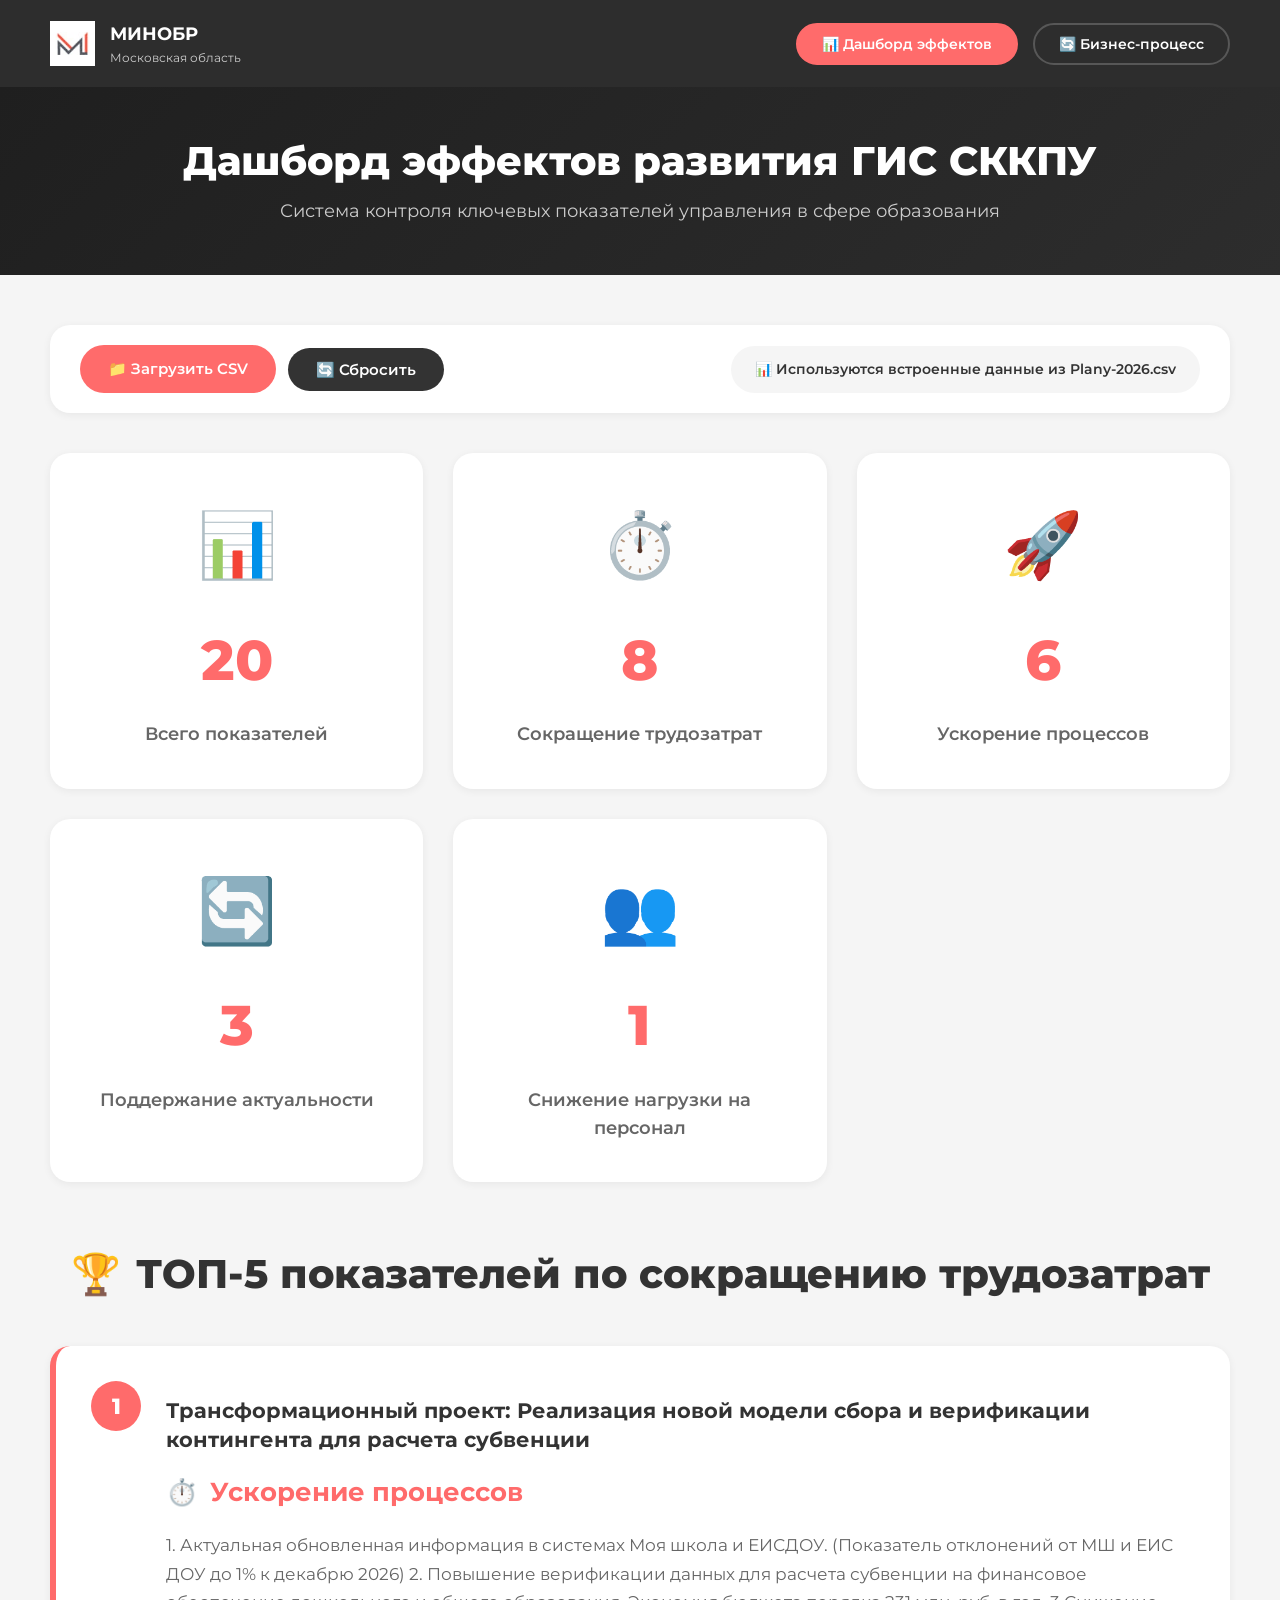
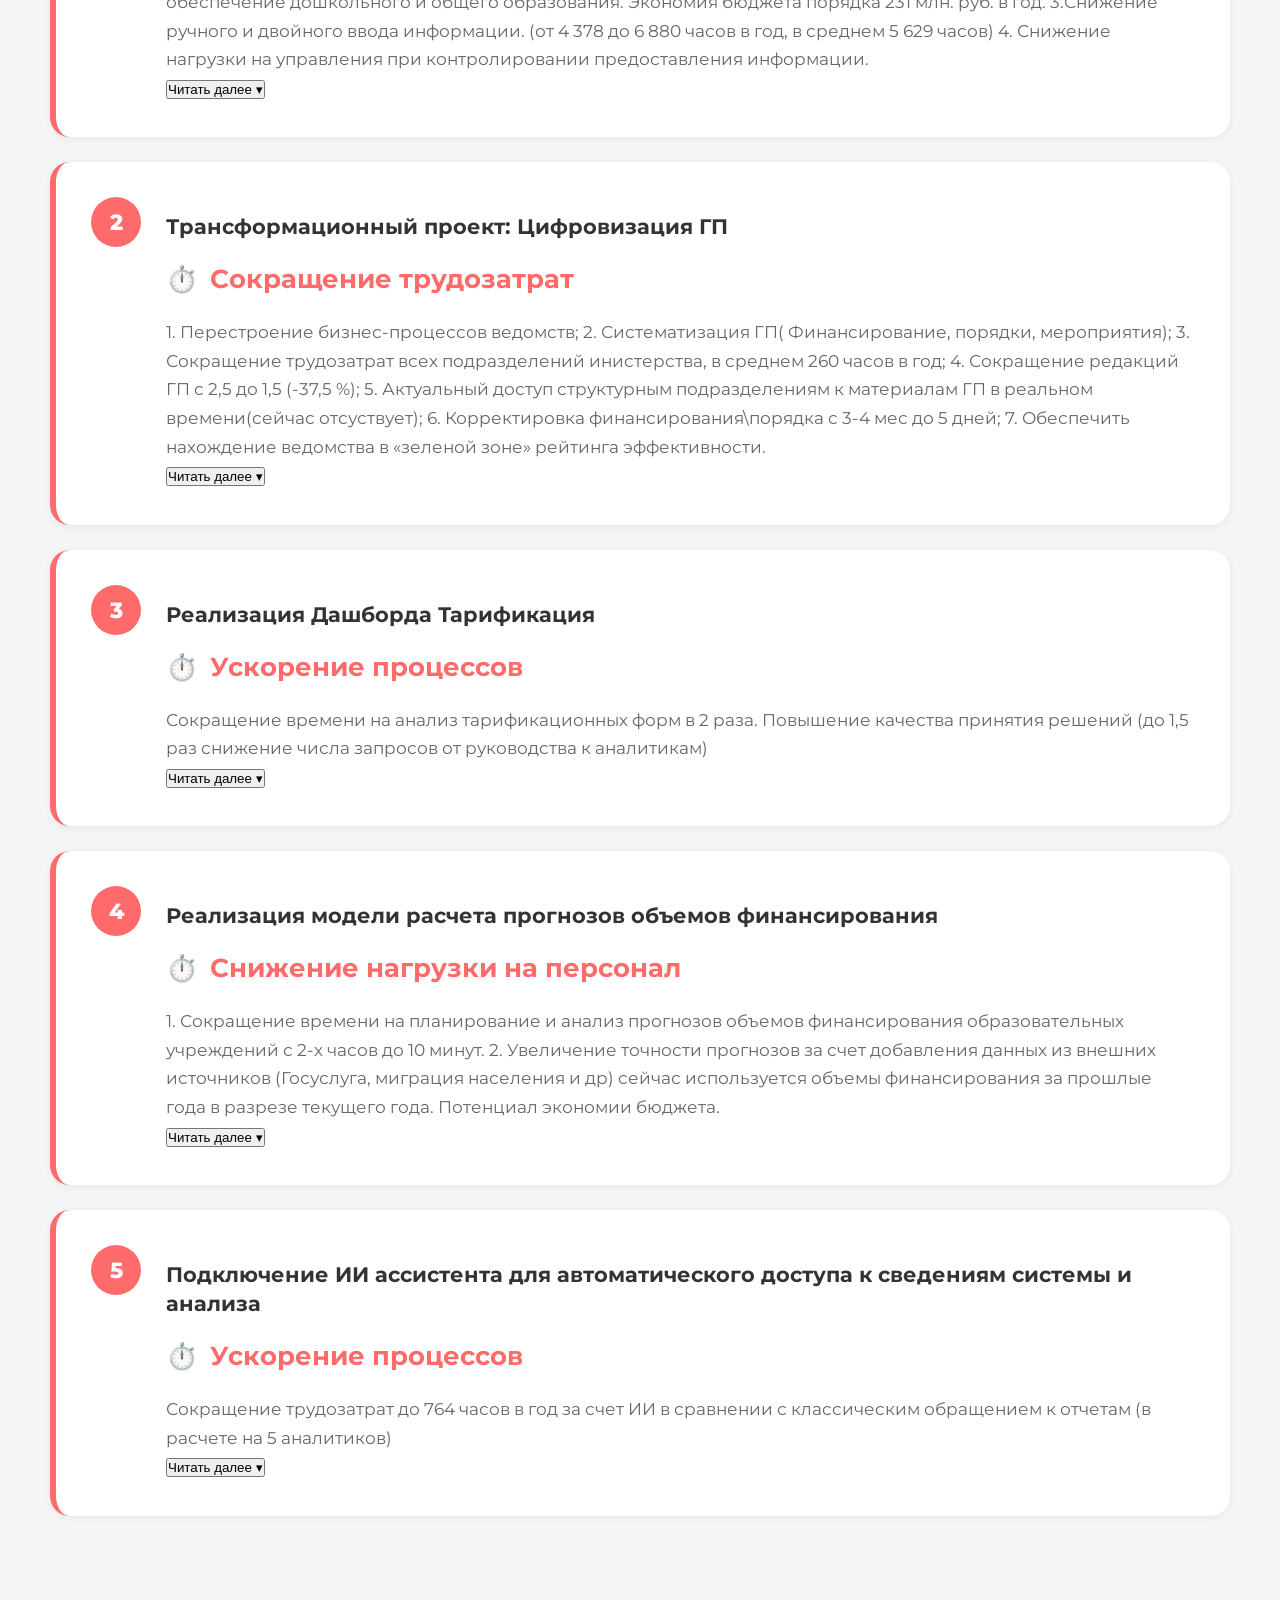
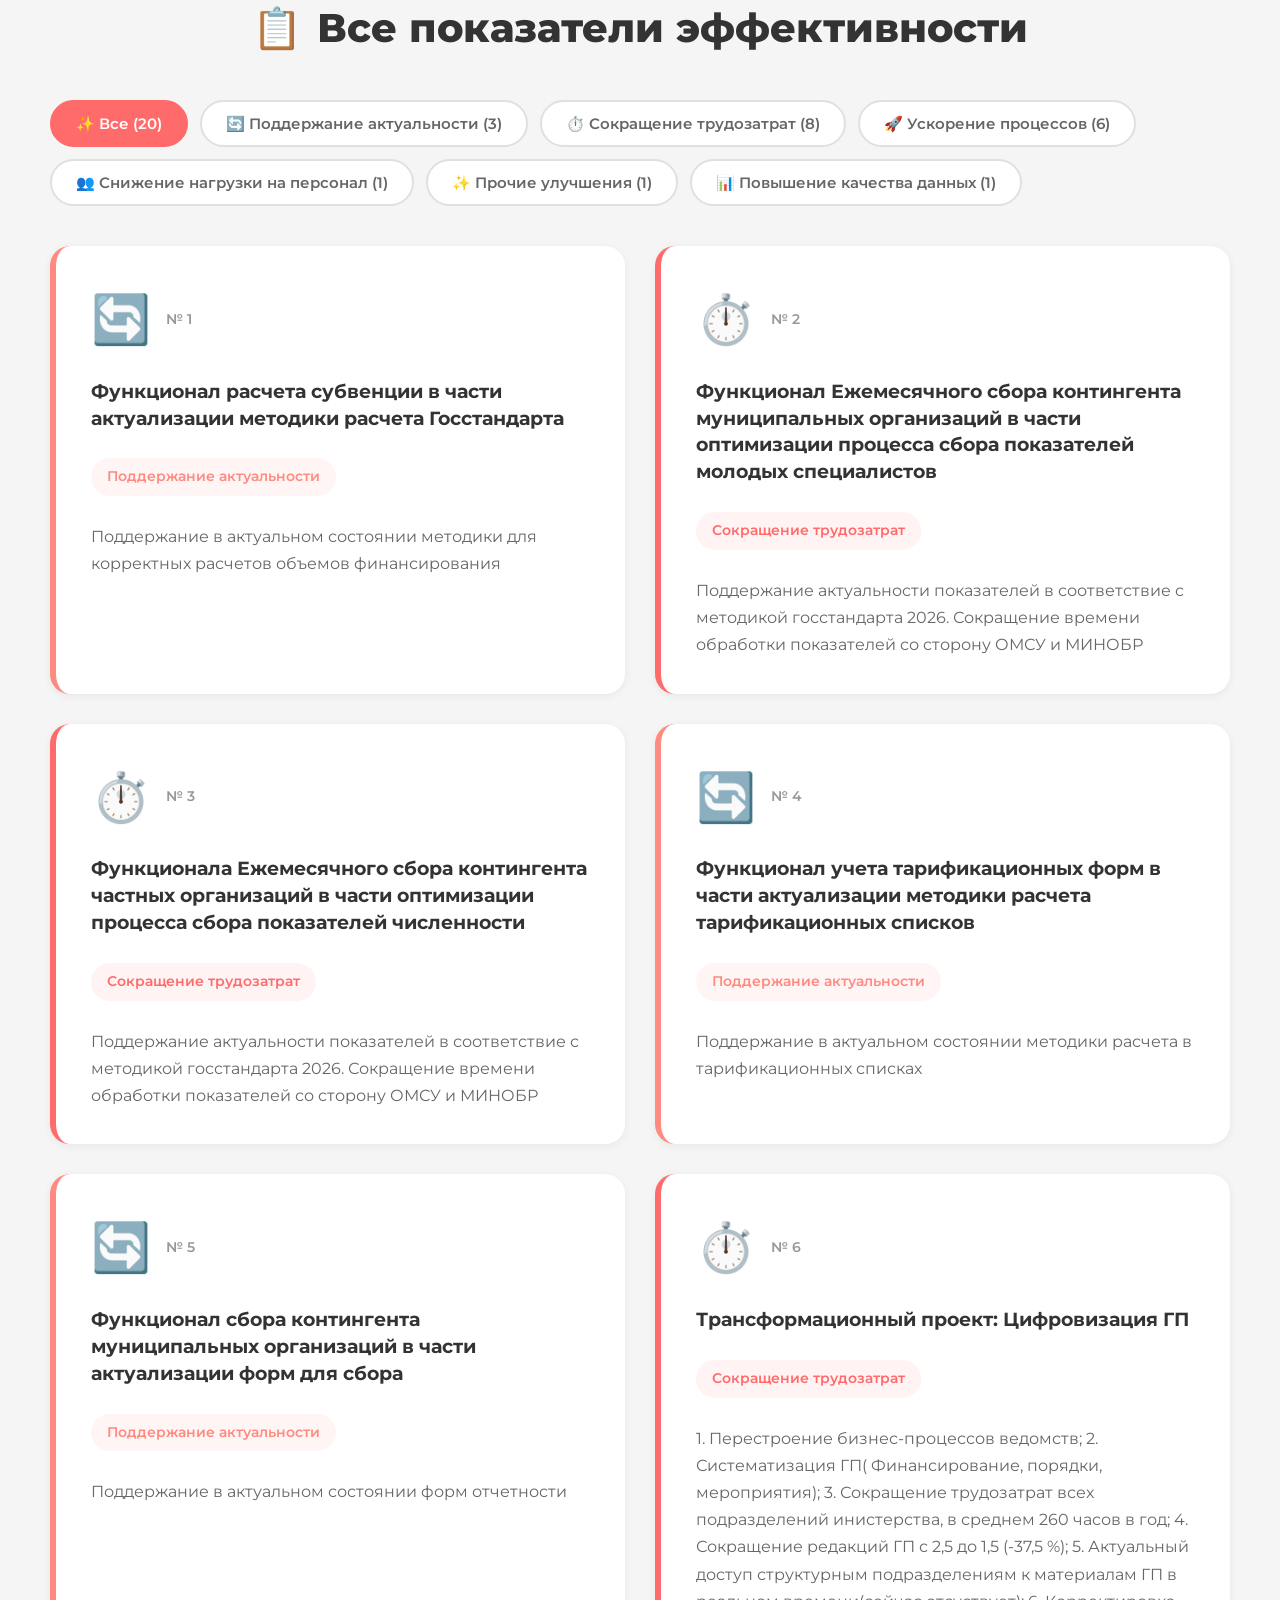
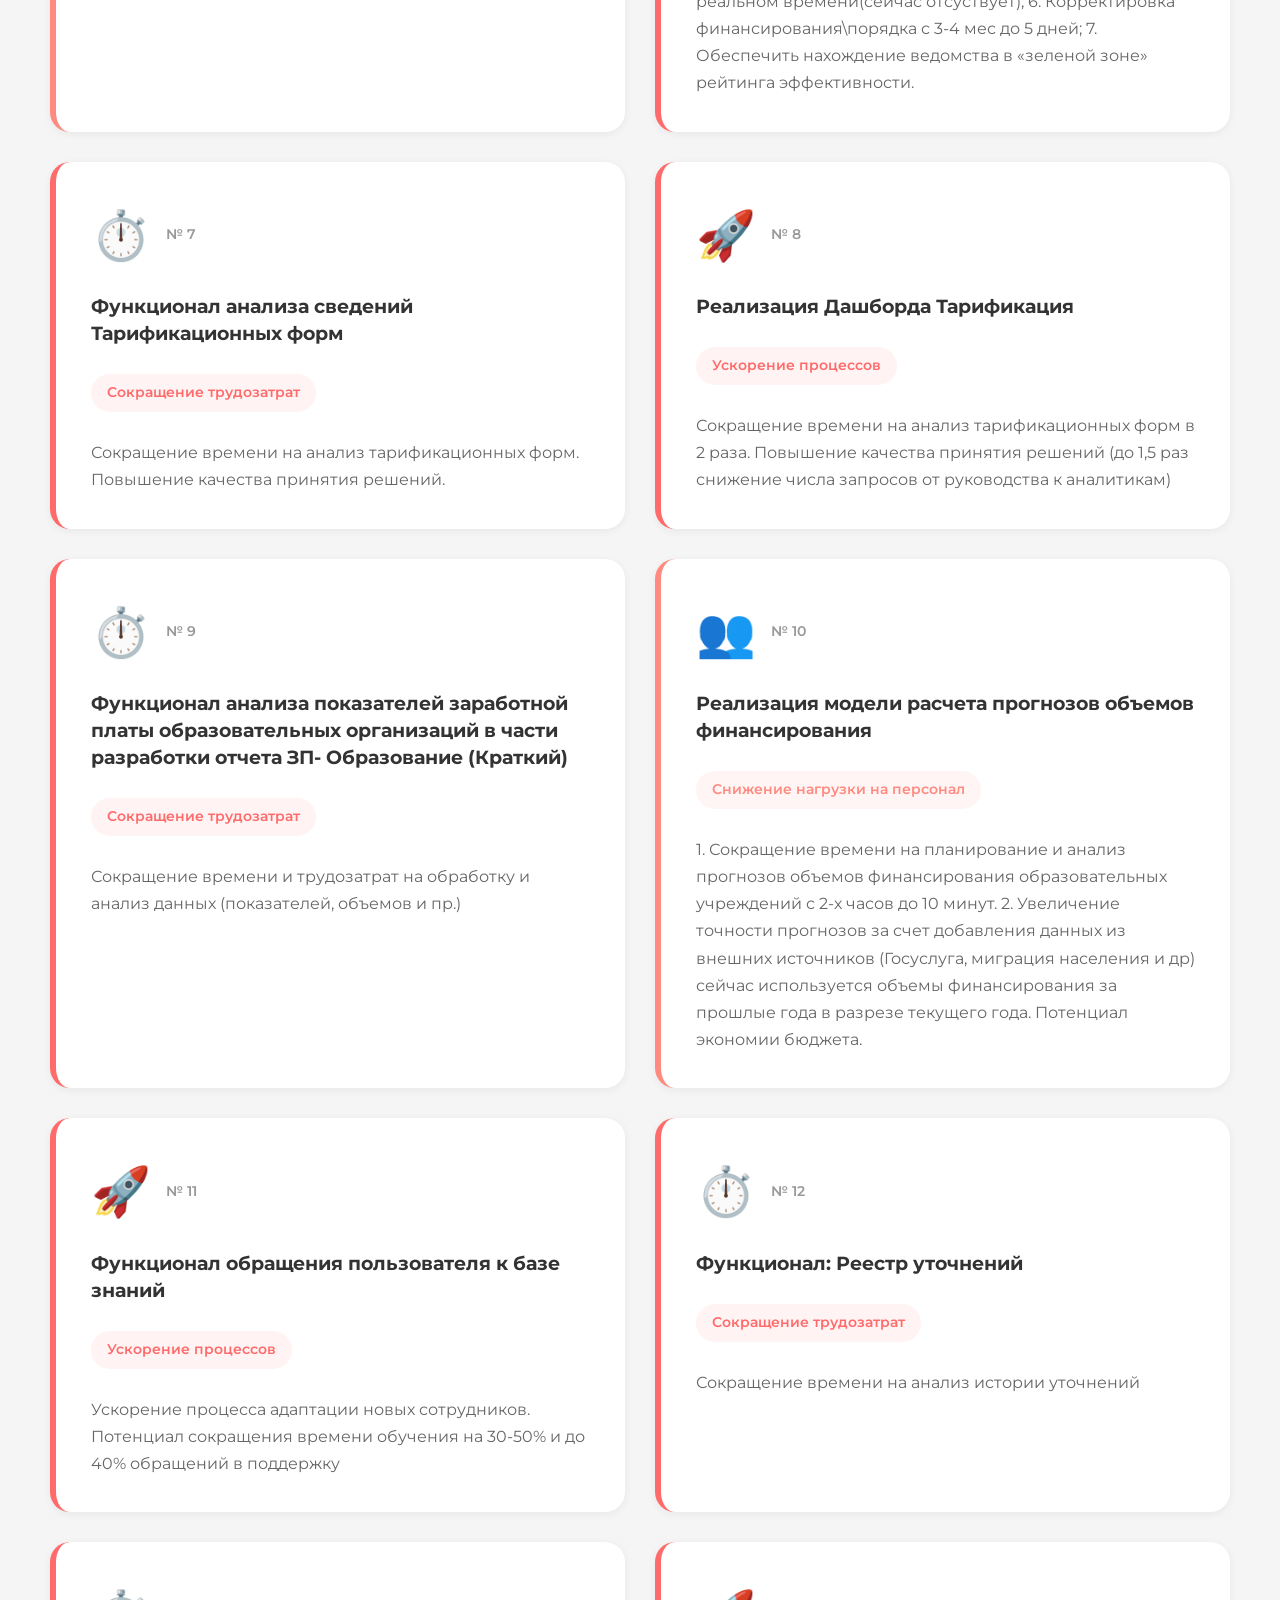
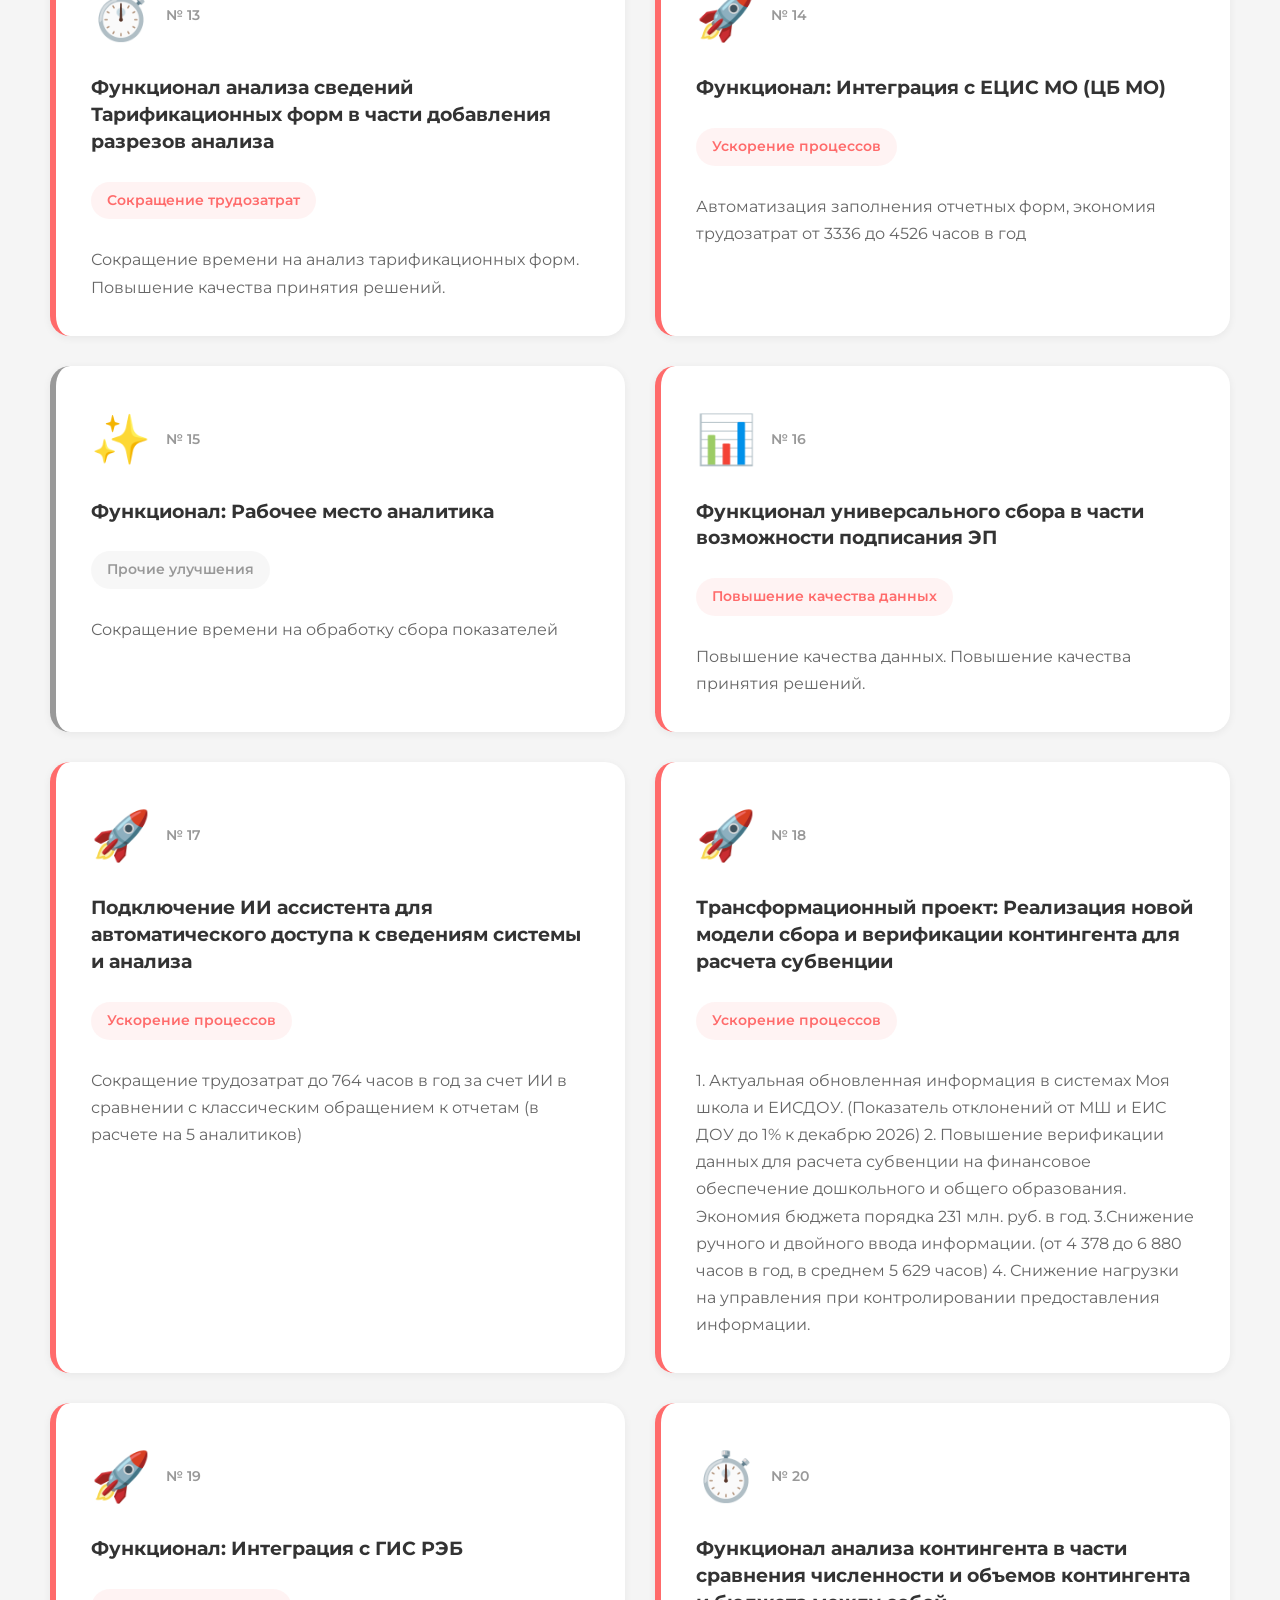
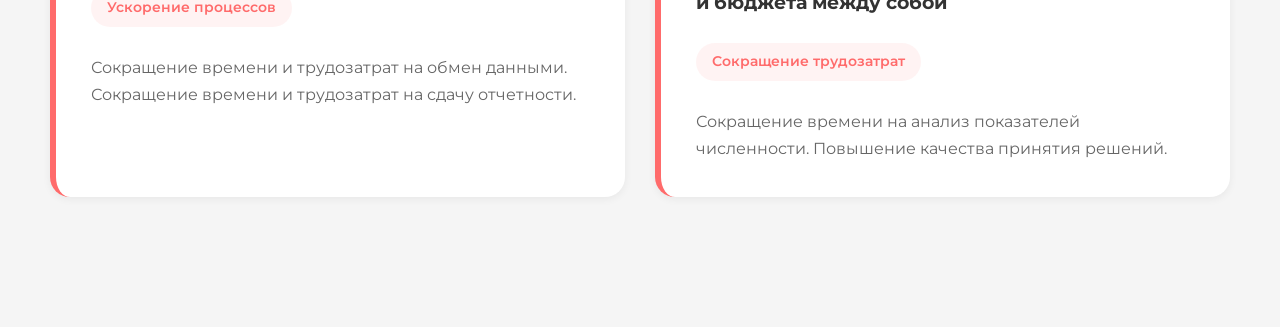
==== commit 2265972e: "feat: раскрываемые блоки эффектов в ТОП-5 на мобильном — Читать далее / Свернуть" ====
--- a/index.html
+++ b/index.html
@@ -846,25 +846,68 @@
             .top5-item {
                 padding: 16px;
                 border-radius: 14px;
-                display: grid;
-                grid-template-columns: 44px 1fr;
-                gap: 12px;
-                align-items: start;
-            }
-            .top5-rank, .rank-badge {
-                width: 40px !important;
-                height: 40px !important;
-                font-size: 1.1em !important;
-                border-radius: 12px !important;
+                border-left-width: 4px;
+            }
+            /* Inner flex wrapper */
+            .top5-item > div {
+                display: flex !important;
+                flex-direction: row !important;
+                align-items: flex-start !important;
+                gap: 12px !important;
+            }
+            .top5-item .rank {
+                width: 36px !important;
+                min-width: 36px !important;
+                height: 36px !important;
+                font-size: 1em !important;
+                line-height: 36px !important;
+                border-radius: 50% !important;
+                margin-right: 0 !important;
                 flex-shrink: 0;
-                display: flex;
-                align-items: center;
-                justify-content: center;
-            }
-            .top5-title, .card-title {
+                display: inline-block;
+                text-align: center;
+            }
+            .top5-item .title {
                 font-size: 0.9em !important;
                 line-height: 1.35;
                 font-weight: 700;
+                margin: 0 0 6px 0 !important;
+            }
+            .top5-item .savings {
+                font-size: 0.85em !important;
+                margin: 4px 0 !important;
+                gap: 6px !important;
+            }
+            .top5-item .effect {
+                font-size: 0.8em !important;
+                line-height: 1.5 !important;
+                margin-top: 6px !important;
+            }
+            .top5-item .effect-text {
+                display: -webkit-box;
+                -webkit-line-clamp: 4;
+                -webkit-box-orient: vertical;
+                overflow: hidden;
+                transition: all 0.3s ease;
+            }
+            .top5-item .effect-text.expanded {
+                display: block;
+                -webkit-line-clamp: unset;
+                overflow: visible;
+            }
+            .top5-item .expand-btn {
+                display: none;
+                background: none;
+                border: none;
+                color: #FF6B6B;
+                font-size: 0.85em;
+                font-weight: 600;
+                padding: 6px 0;
+                cursor: pointer;
+                font-family: 'Montserrat', sans-serif;
+            }
+            .top5-item .expand-btn.visible {
+                display: inline-block;
             }
             .card-effect-type {
                 font-size: 0.82em !important;
@@ -1393,7 +1436,10 @@
                                     <span>⏱️</span>
                                     <span>${item['Тип эффекта'] || 'Эффект'}</span>
                                 </div>
-                                <div class="effect">${item['Ожидаемый эффект']}</div>
+                                <div class="effect">
+                                    <div class="effect-text">${item['Ожидаемый эффект']}</div>
+                                    <button class="expand-btn" onclick="toggleExpand(this)">Читать далее ▾</button>
+                                </div>
                             </div>
                         </div>
                     </div>
@@ -1401,6 +1447,33 @@
             });
 
             top5Grid.innerHTML = html;
+            initExpandButtons();
+        }
+
+        function toggleExpand(btn) {
+            var textEl = btn.previousElementSibling;
+            if (textEl.classList.contains('expanded')) {
+                textEl.classList.remove('expanded');
+                btn.textContent = 'Читать далее ▾';
+            } else {
+                textEl.classList.add('expanded');
+                btn.textContent = 'Свернуть ▴';
+            }
+        }
+
+        function initExpandButtons() {
+            // Show expand buttons only for texts that are actually truncated
+            setTimeout(function() {
+                var items = document.querySelectorAll('.top5-item .effect-text');
+                items.forEach(function(el) {
+                    var btn = el.nextElementSibling;
+                    if (btn && el.scrollHeight > el.clientHeight + 2) {
+                        btn.classList.add('visible');
+                    } else if (btn) {
+                        btn.classList.remove('visible');
+                    }
+                });
+            }, 100);
         }
 
         function renderFilters(data) {
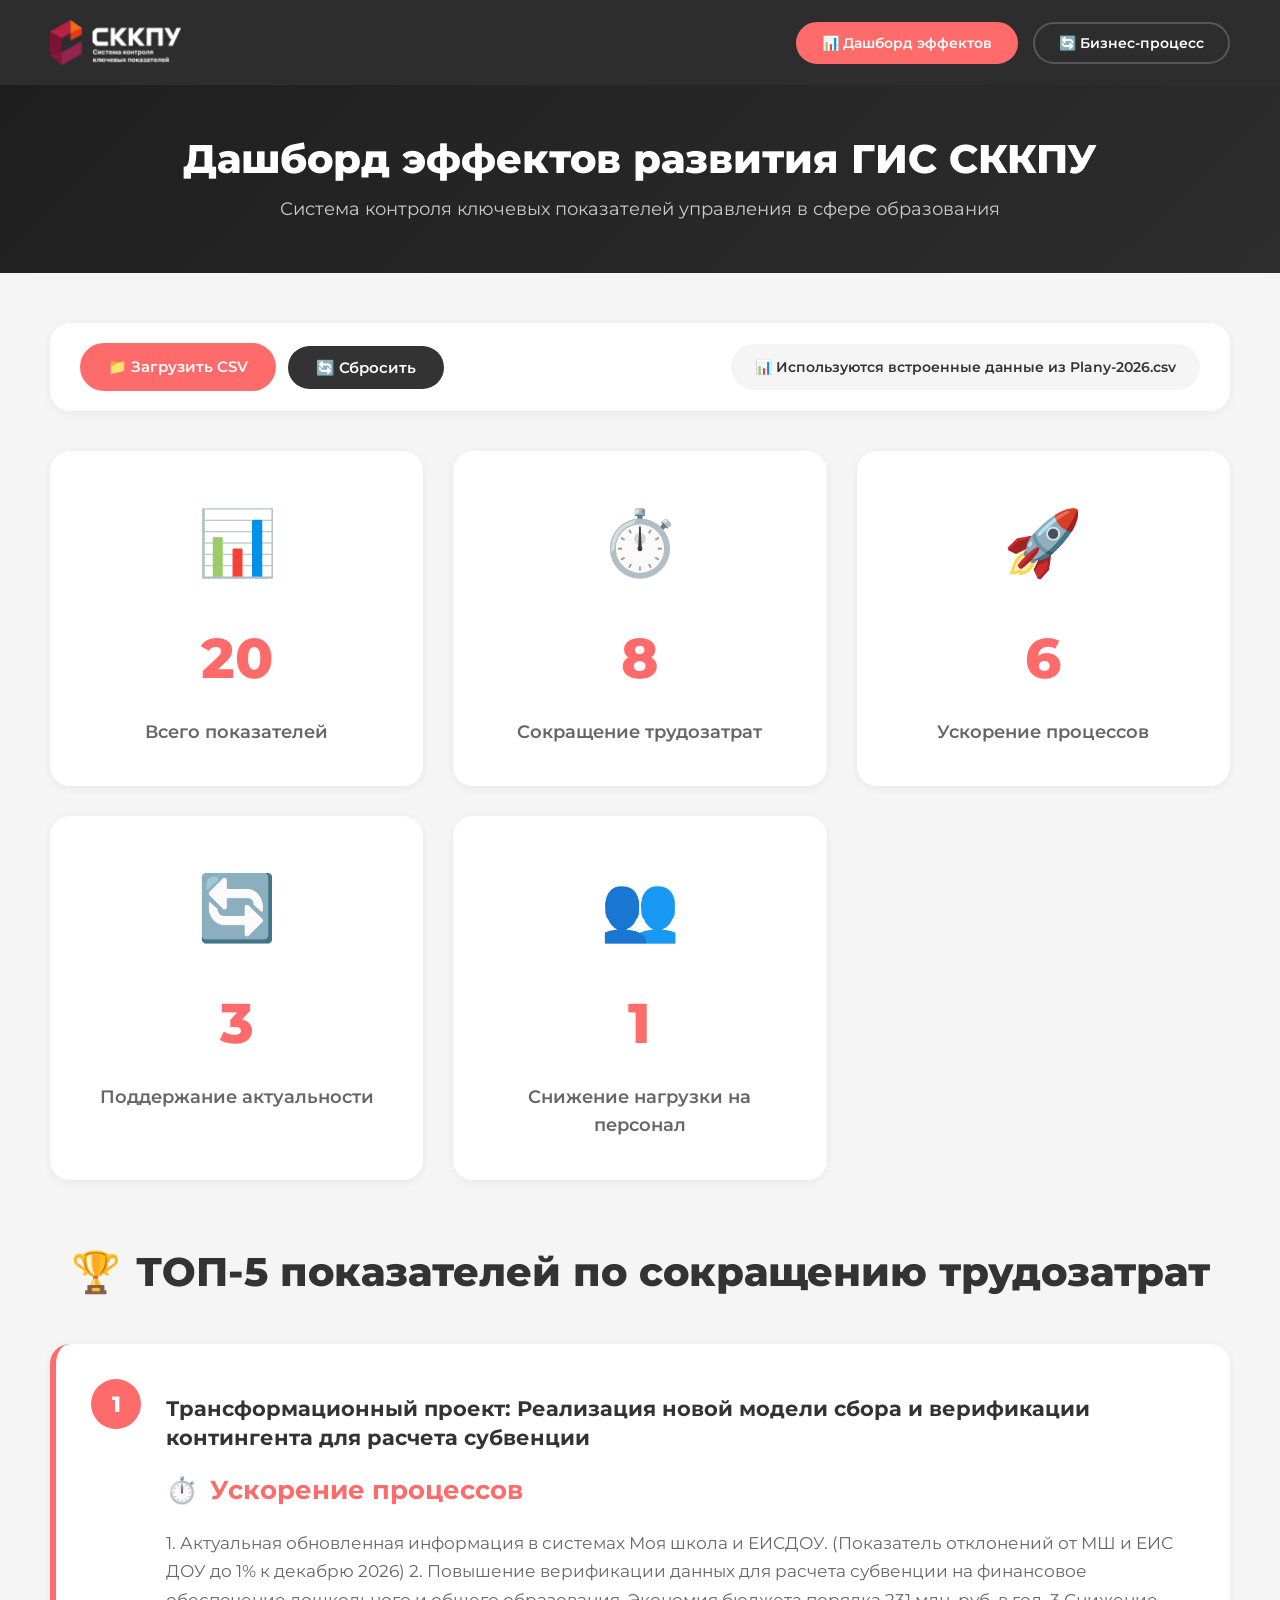
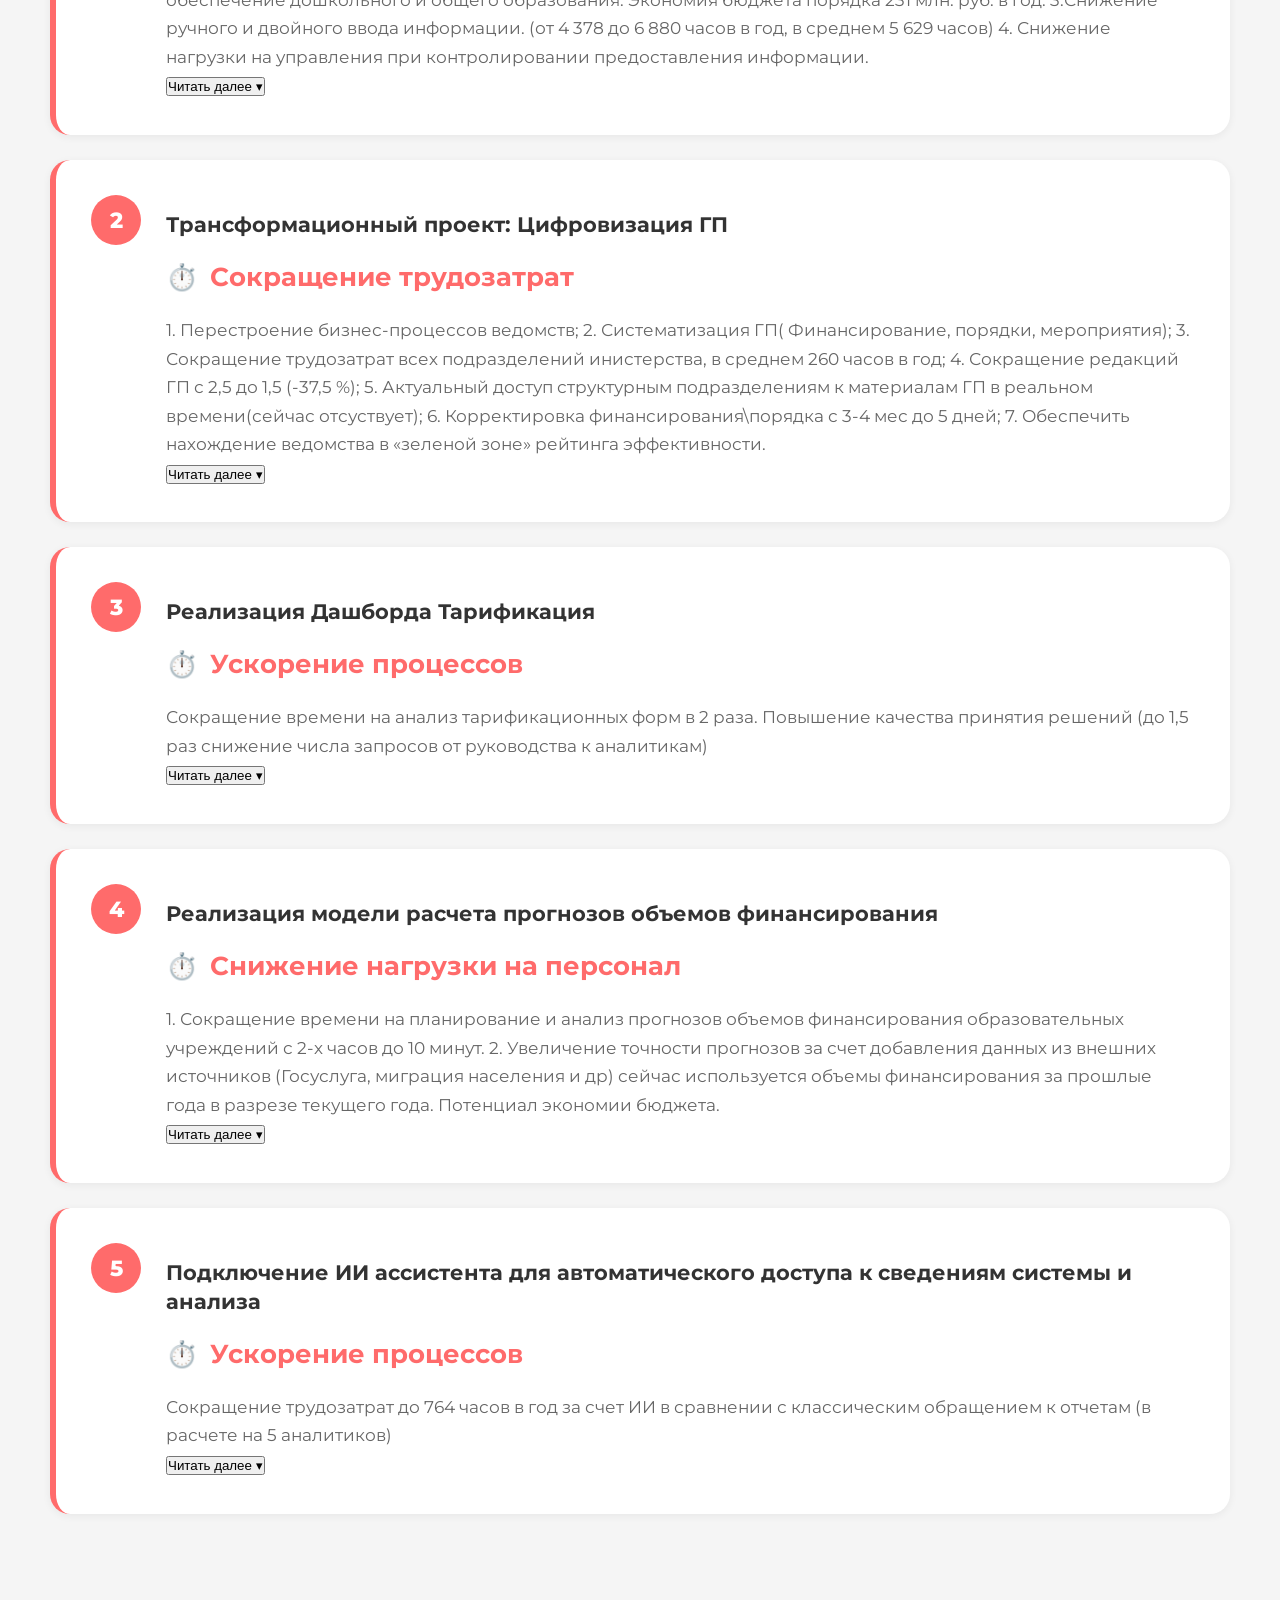
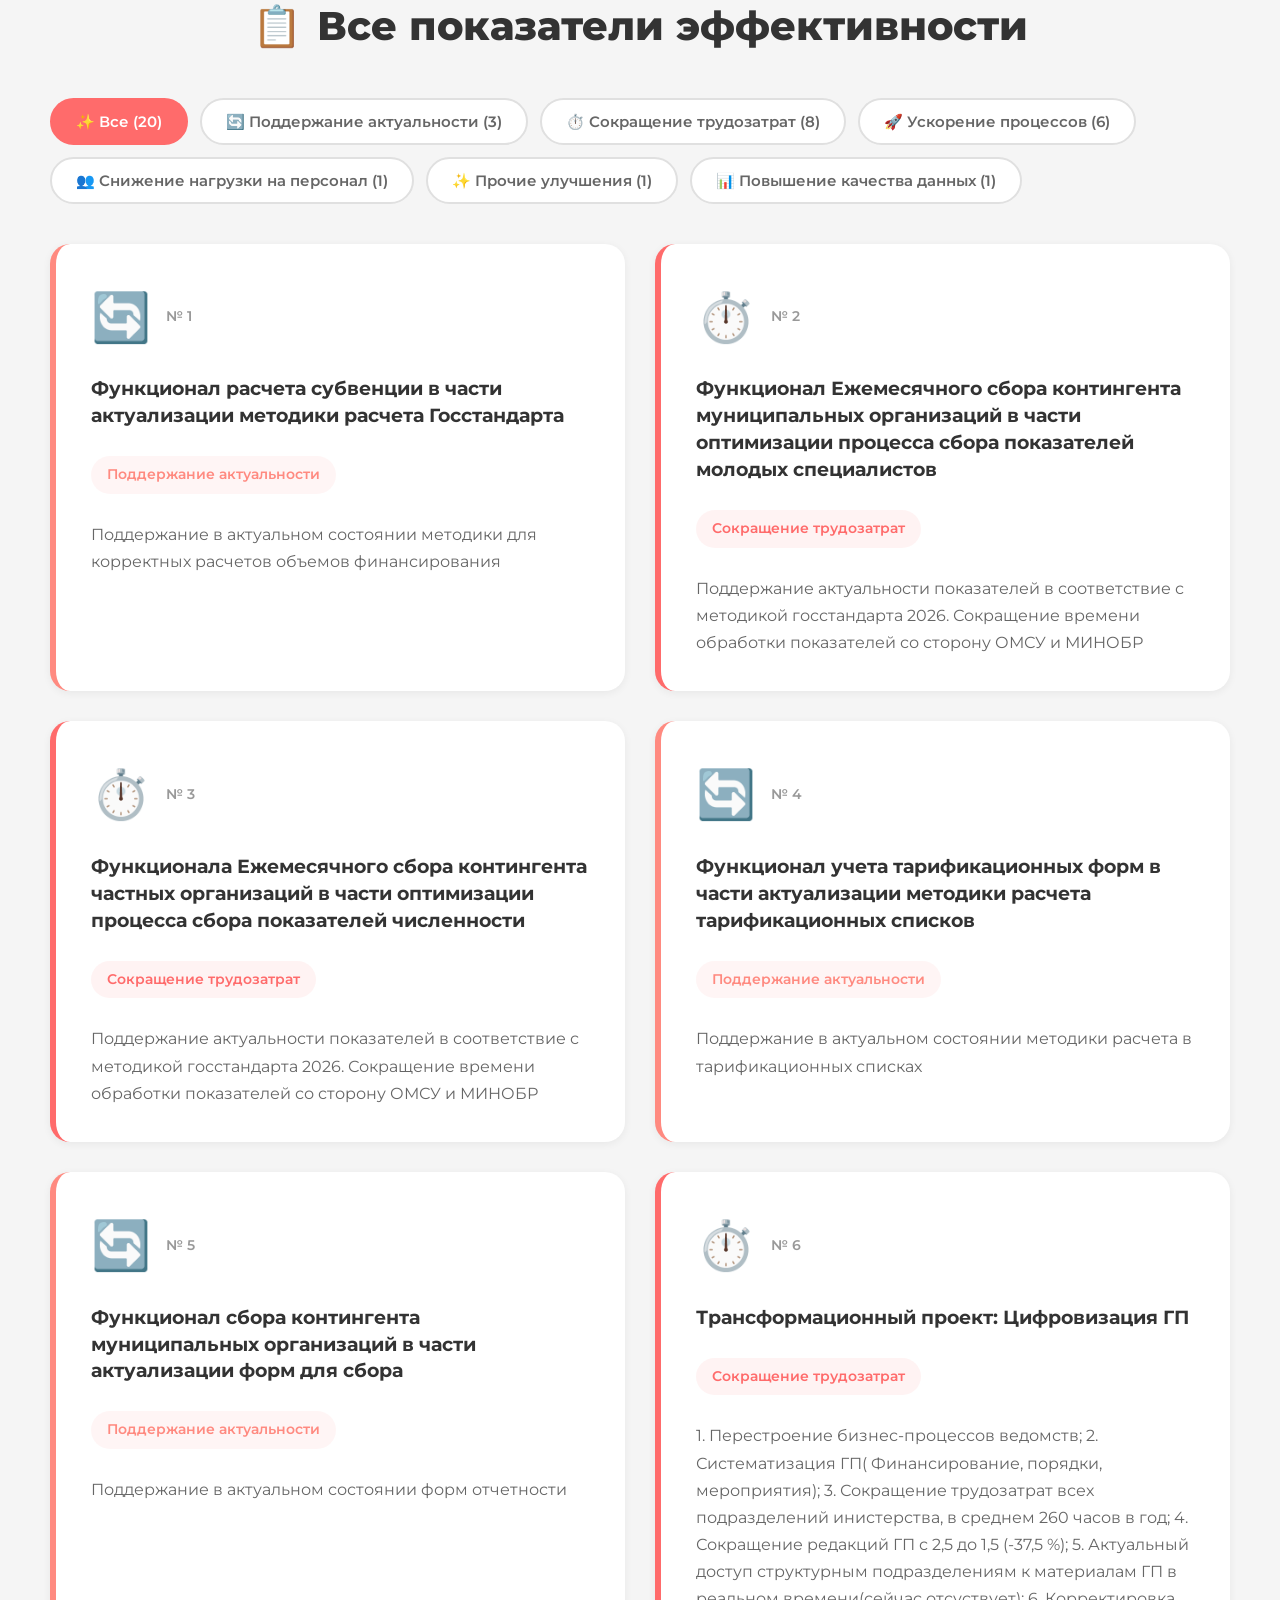
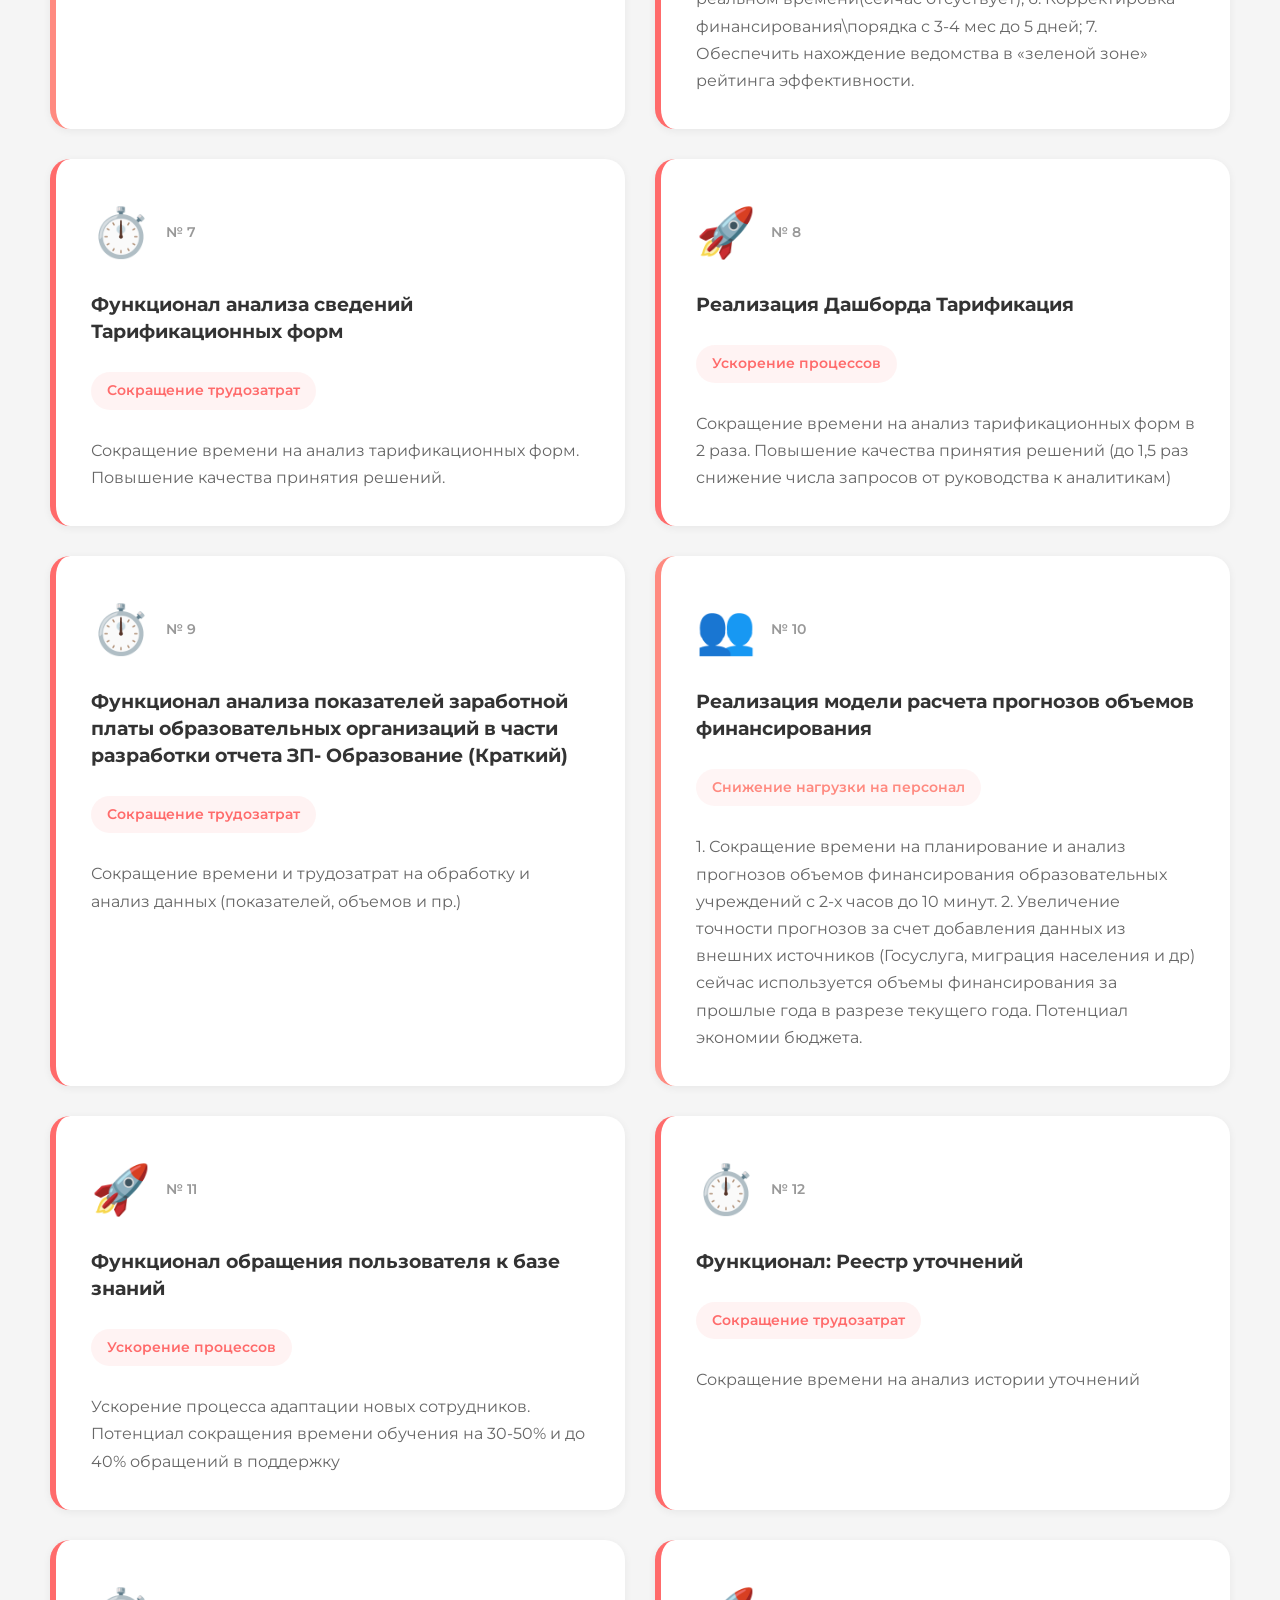
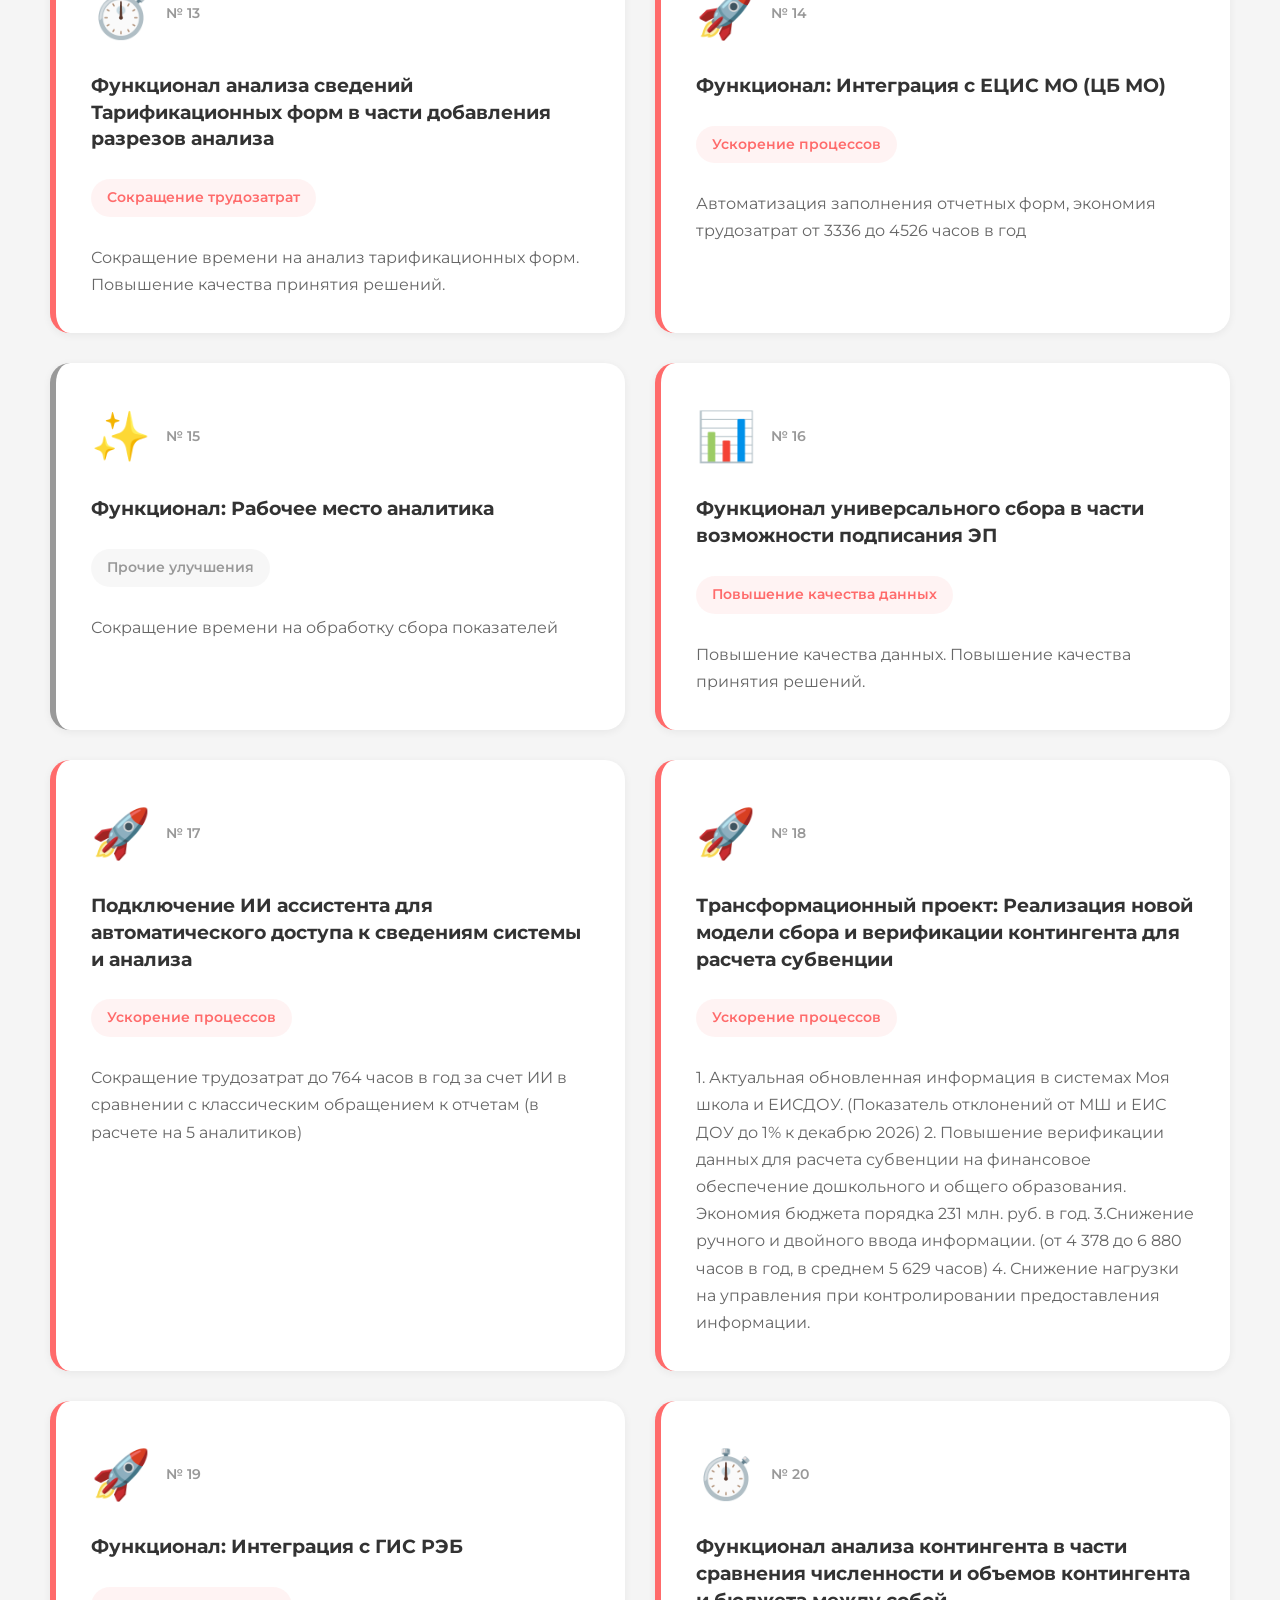
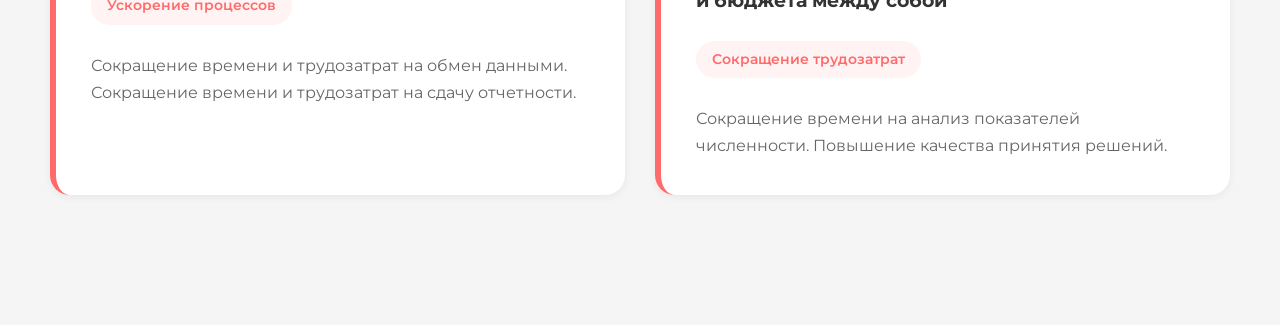
==== commit 3dcae78c: "feat: replace header logo with new SKKPU 2026 PNG, remove МИНОБР text" ====
--- a/index.html
+++ b/index.html
@@ -3,7 +3,7 @@
 <head>
     <meta charset="UTF-8">
     <meta name="viewport" content="width=device-width, initial-scale=1.0">
-    <title>ГИС СККПУ - Демонстрация v3.0 | МИНОБР</title>
+    <title>ГИС СККПУ - Демонстрация v3.0 | ЦРЦТ</title>
     <link rel="preconnect" href="https://fonts.googleapis.com">
     <link rel="preconnect" href="https://fonts.gstatic.com" crossorigin>
     <link href="https://fonts.googleapis.com/css2?family=Montserrat:wght@400;500;600;700;800&display=swap" rel="stylesheet">
@@ -727,9 +727,7 @@
                 flex-shrink: 0;
                 min-width: 0;
             }
-            .logo-img { width: 28px; height: 28px; }
-            .logo-title { font-size: 11px; white-space: nowrap; }
-            .logo-subtitle { display: none; }
+            .logo-img { width: auto; height: 32px; }
 
             /* ── Navigation ── */
             .header-nav {
@@ -1061,11 +1059,8 @@
 <body>
     <div class="header-compact">
         <div class="logo-section">
-            <img src="[data-uri]" alt="МИНОБР Logo" class="logo-img">
-            <div class="logo-text">
-                <div class="logo-title">МИНОБР</div>
-                <div class="logo-subtitle">Московская область</div>
-            </div>
+            <img src="[data-uri]" alt="ЦРЦТ Logo" class="logo-img">
+            <!-- logo text removed — new logo already contains branding -->
         </div>
         <div class="header-nav">
             <button class="nav-btn active" onclick="showPage('dashboard')">📊 Дашборд эффектов</button>
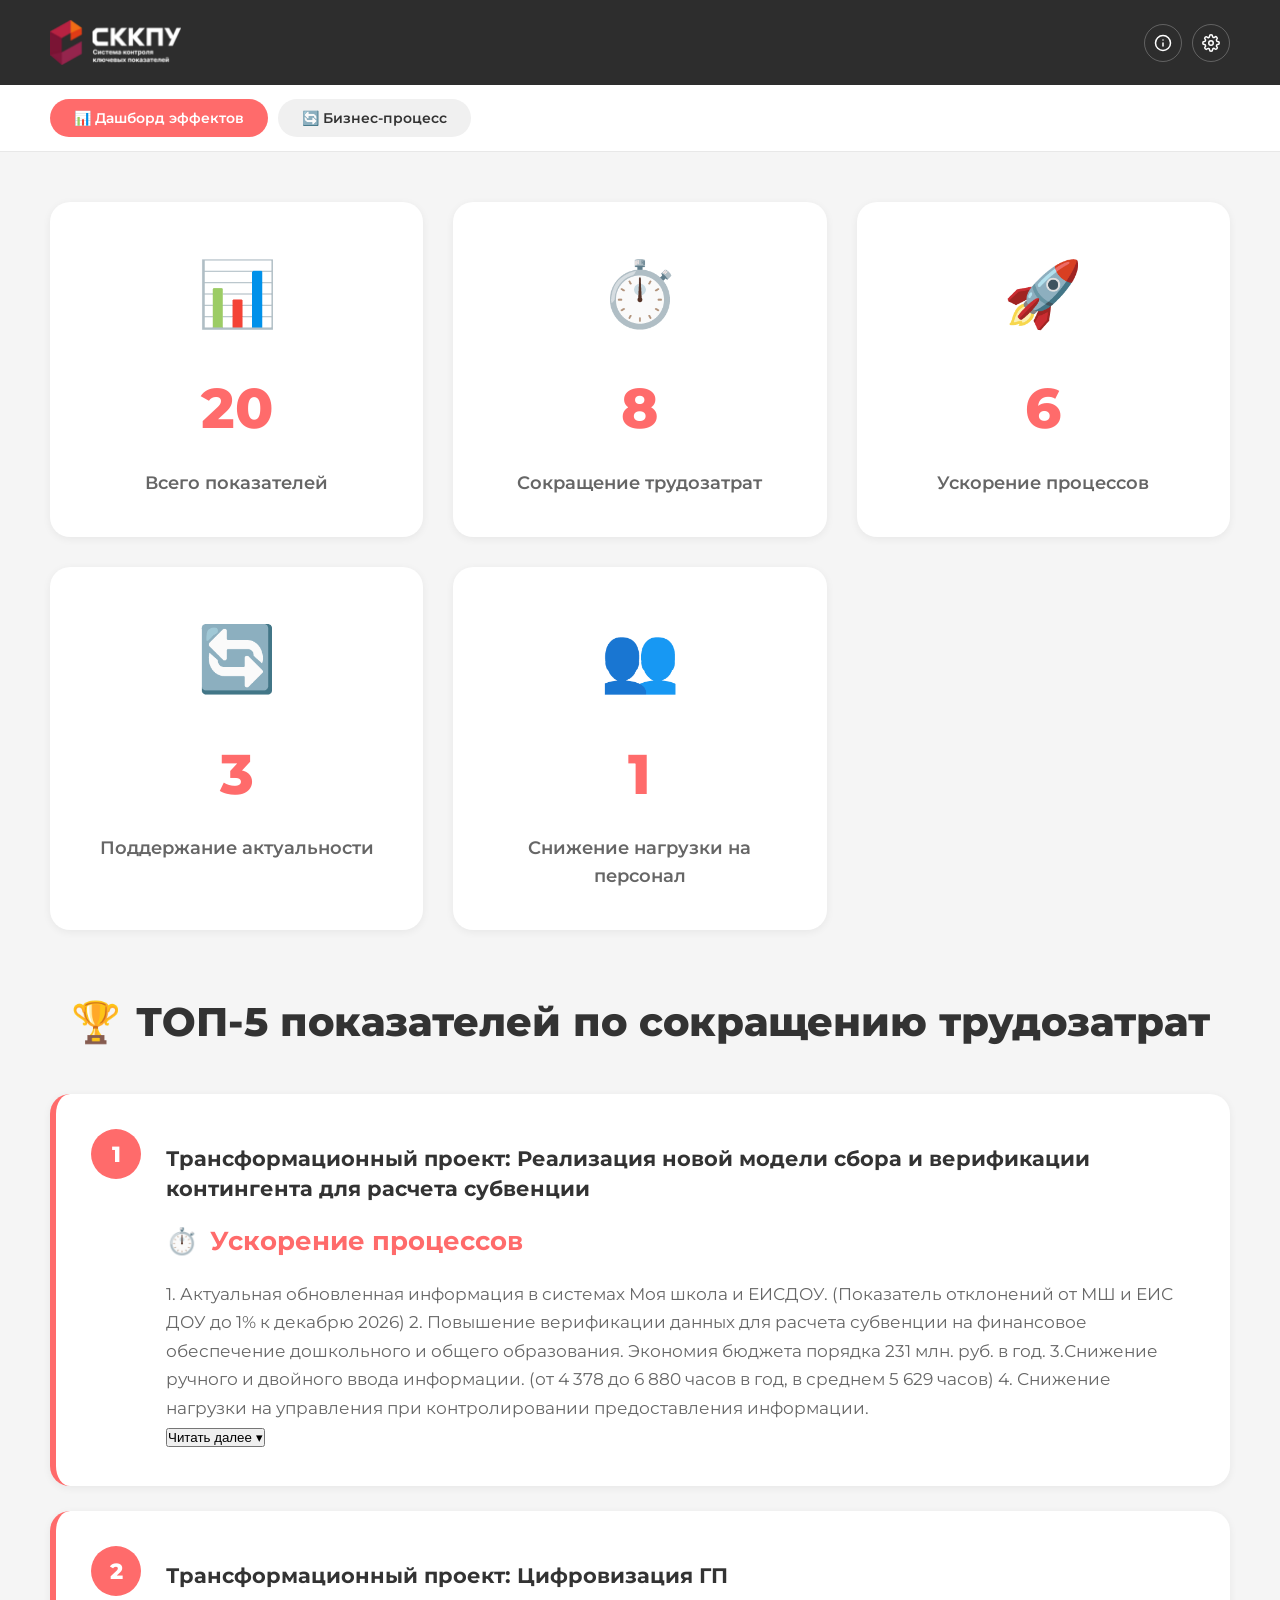
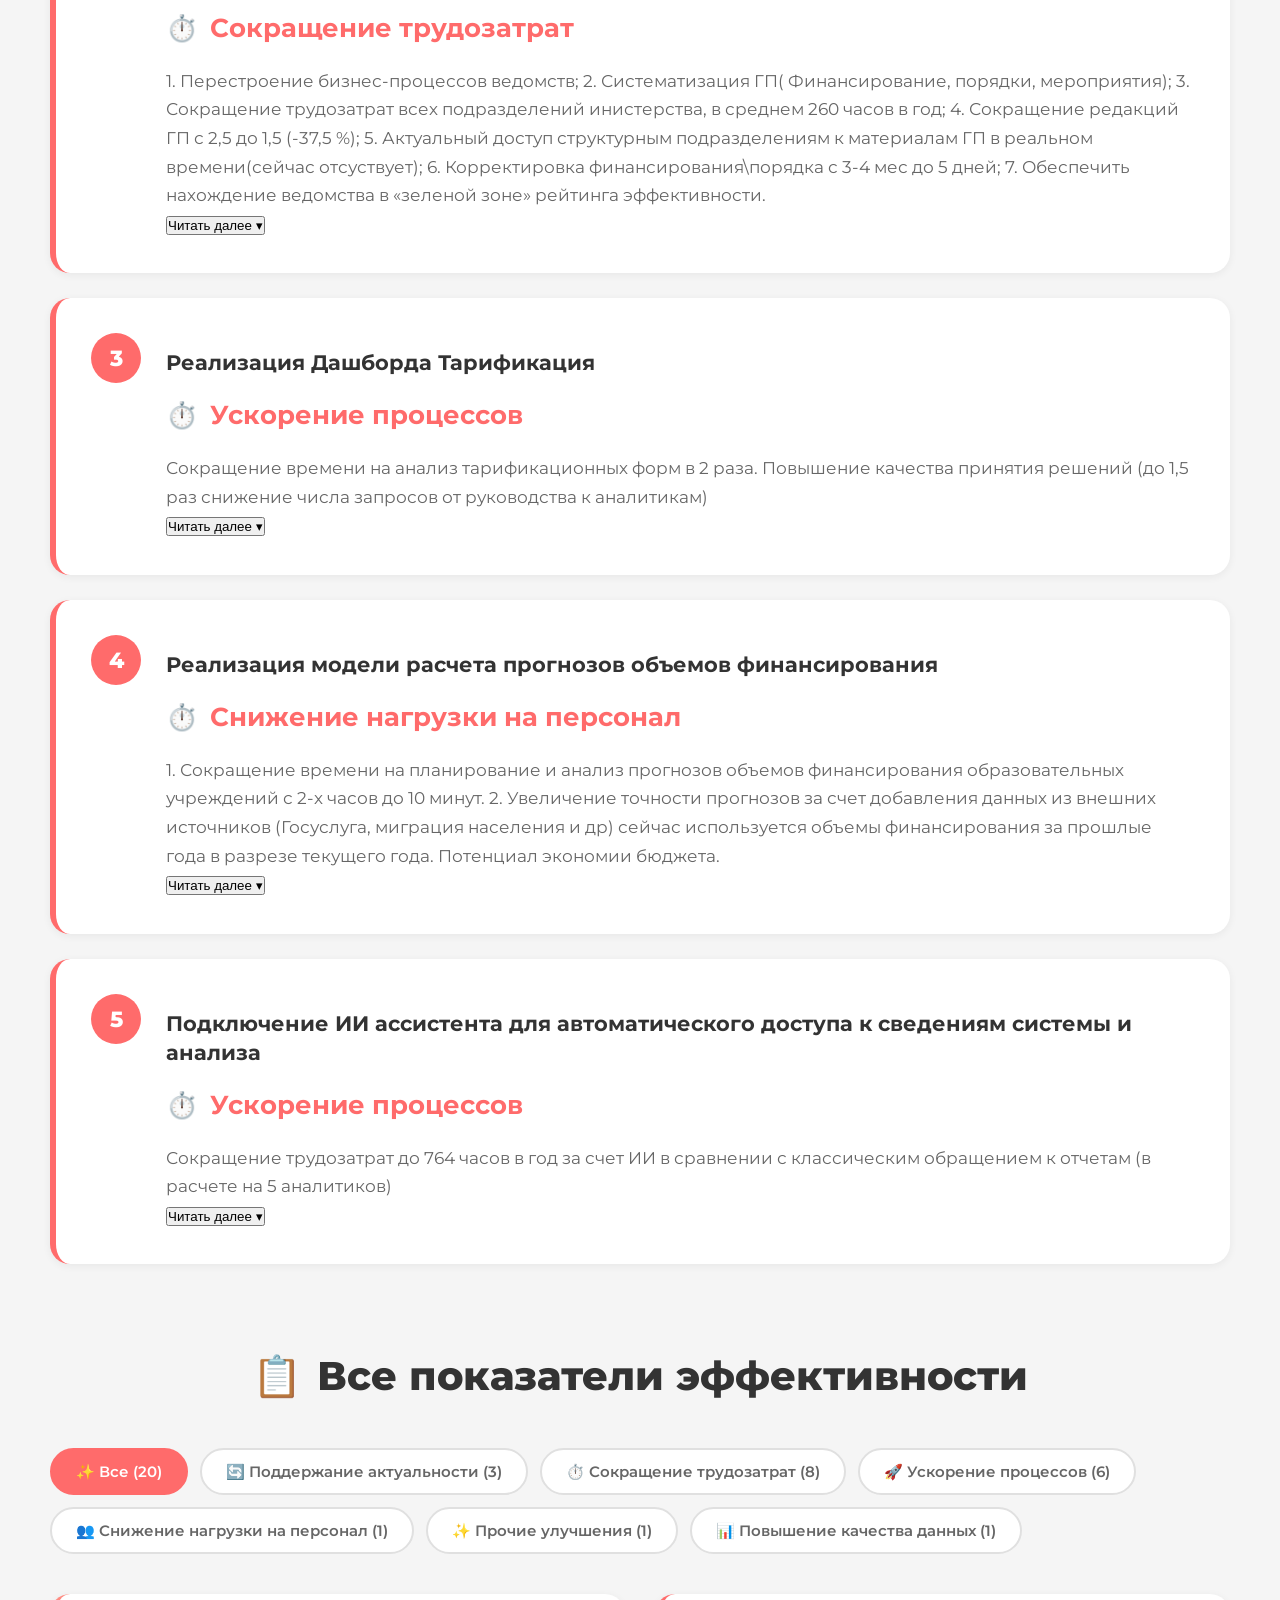
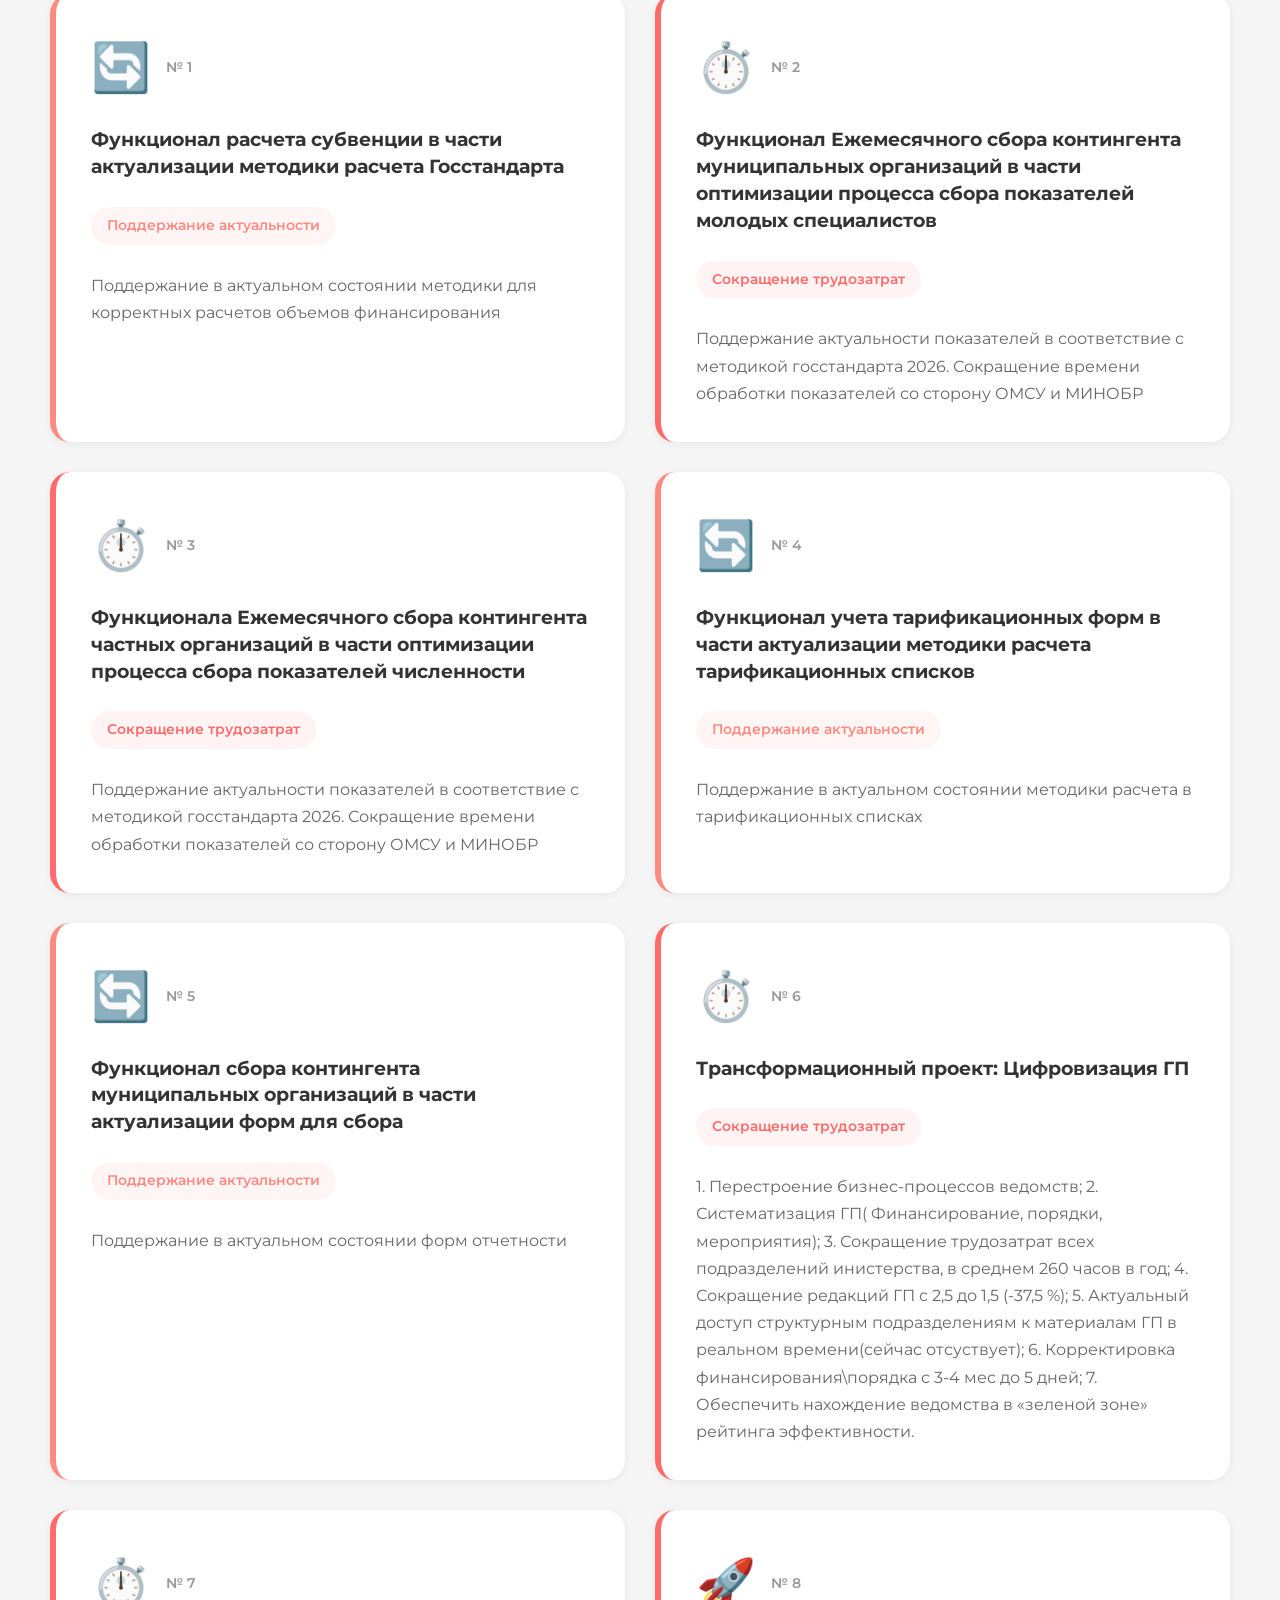
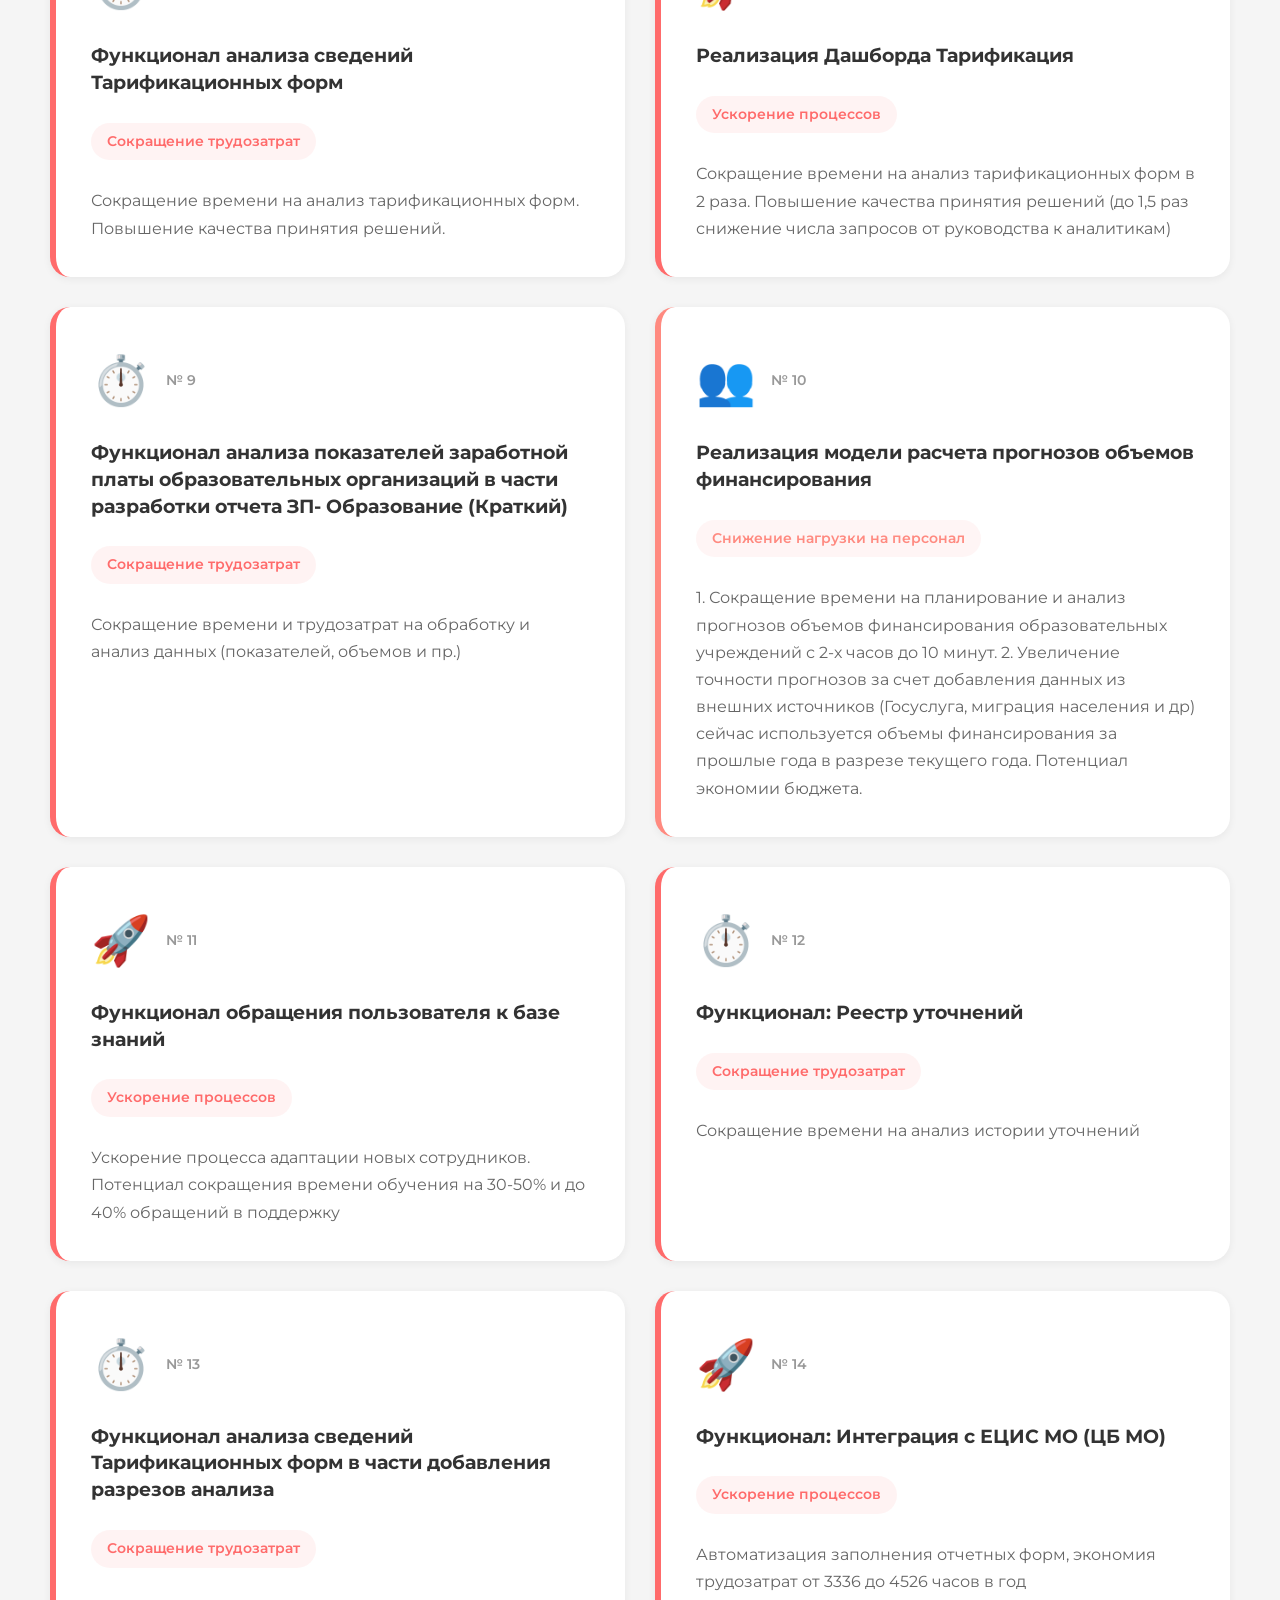
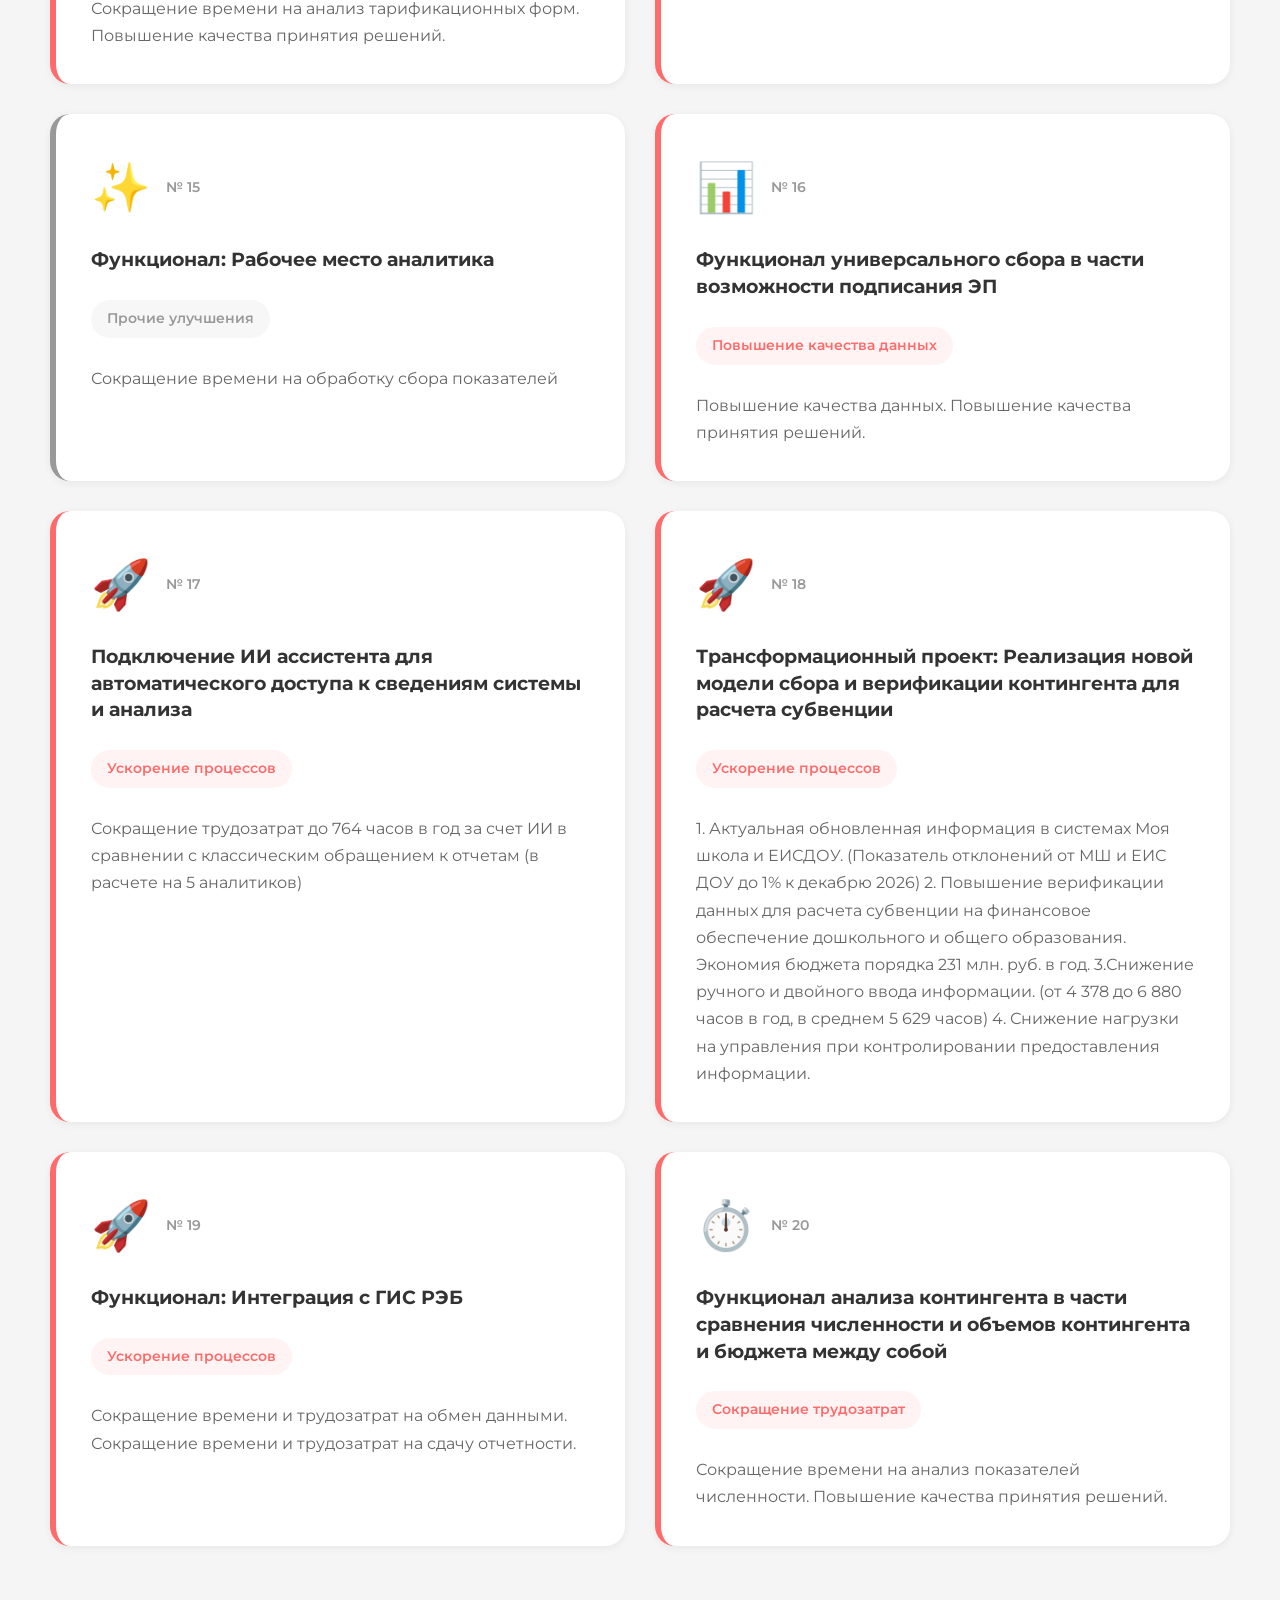
==== commit b00b2a43: "refactor: redesign header — remove hero, add tab nav, gear/info icon buttons" ====
--- a/index.html
+++ b/index.html
@@ -65,6 +65,100 @@
             align-items: center;
         }
 
+        /* ── Header utility icons (gear + info) ── */
+        .header-actions {
+            display: flex;
+            gap: 10px;
+            align-items: center;
+            margin-left: auto;
+        }
+        .header-icon-btn {
+            width: 38px;
+            height: 38px;
+            border-radius: 50%;
+            border: 1.5px solid rgba(255,255,255,0.25);
+            background: transparent;
+            color: white;
+            display: flex;
+            align-items: center;
+            justify-content: center;
+            cursor: pointer;
+            transition: all 0.2s ease;
+            position: relative;
+            font-size: 16px;
+            padding: 0;
+        }
+        .header-icon-btn:hover {
+            background: rgba(255,255,255,0.12);
+            border-color: rgba(255,255,255,0.45);
+        }
+        .header-icon-btn svg {
+            width: 18px;
+            height: 18px;
+            fill: none;
+            stroke: currentColor;
+            stroke-width: 2;
+            stroke-linecap: round;
+            stroke-linejoin: round;
+        }
+
+        /* Info tooltip/popup */
+        .info-popup {
+            display: none;
+            position: fixed;
+            top: 0; right: 0;
+            background: #2D2D2D;
+            color: #fff;
+            padding: 12px 16px;
+            border-radius: 12px;
+            font-size: 13px;
+            font-weight: 500;
+            white-space: nowrap;
+            box-shadow: 0 8px 24px rgba(0,0,0,0.25);
+            z-index: 9999;
+            line-height: 1.5;
+        }
+        .info-popup::before {
+            content: '';
+            position: absolute;
+            top: -6px;
+            right: 14px;
+            width: 12px;
+            height: 12px;
+            background: #2D2D2D;
+            transform: rotate(45deg);
+            border-radius: 2px;
+        }
+        .info-popup.visible { display: block; }
+
+        /* ── Page-level nav tabs (moved below header) ── */
+        .page-tabs {
+            display: flex;
+            gap: 10px;
+            padding: 14px 50px;
+            background: #fff;
+            border-bottom: 1px solid #E8E8E8;
+        }
+        .tab-btn {
+            padding: 10px 24px;
+            border-radius: 50px;
+            background: #F0F0F0;
+            color: #333;
+            font-weight: 600;
+            font-size: 14px;
+            border: none;
+            cursor: pointer;
+            transition: all 0.2s ease;
+            font-family: 'Montserrat', sans-serif;
+        }
+        .tab-btn:hover {
+            background: #E0E0E0;
+        }
+        .tab-btn.active {
+            background: #FF6B6B;
+            color: white;
+        }
+
         .nav-btn {
             padding: 10px 24px;
             border-radius: 50px;
@@ -729,63 +823,31 @@
             }
             .logo-img { width: auto; height: 32px; }
 
-            /* ── Navigation ── */
-            .header-nav {
-                gap: 6px;
-                flex-shrink: 1;
-                min-width: 0;
-                overflow-x: auto;
-                -webkit-overflow-scrolling: touch;
-            }
-            .nav-btn {
-                padding: 6px 10px;
-                font-size: 10px;
-                border-width: 1.5px;
-                white-space: nowrap;
-                flex-shrink: 0;
-            }
-
-            /* ── Hero ── */
-            .hero-compact { padding: 20px 16px 16px; }
-            .hero-title { font-size: 1.25em; line-height: 1.2; margin-bottom: 6px; }
-            .hero-subtitle { font-size: 0.82em; line-height: 1.4; }
+            /* ── Header actions (gear + info icons) ── */
+            .header-actions { gap: 8px; }
+            .header-icon-btn { width: 32px; height: 32px; }
+            .header-icon-btn svg { width: 15px; height: 15px; }
+            .info-popup {
+                font-size: 11px;
+                right: -8px;
+                white-space: normal;
+                max-width: 260px;
+            }
+
+            /* ── Page tabs (replaces old nav-btn in header) ── */
+            .page-tabs {
+                padding: 10px 14px;
+                gap: 8px;
+            }
+            .tab-btn {
+                padding: 8px 14px;
+                font-size: 12px;
+                flex: 1;
+                text-align: center;
+            }
 
             /* ── Containers ── */
             .container, .container-wide { padding: 16px 14px; }
-
-            /* ── Controls ── */
-            .controls-compact {
-                padding: 14px;
-                flex-direction: column;
-                gap: 10px;
-                border-radius: 14px;
-                margin-bottom: 18px;
-            }
-            .controls-group { flex-direction: column; gap: 8px; width: 100%; }
-            .btn-primary, .btn-secondary, .btn-coral {
-                width: 100%;
-                text-align: center;
-                justify-content: center;
-                padding: 11px 14px;
-                font-size: 13px;
-                box-sizing: border-box;
-                border-radius: 12px;
-                display: flex;
-                align-items: center;
-                gap: 6px;
-            }
-            /* Label acting as button — center contents */
-            label.btn-coral {
-                display: flex;
-                justify-content: center;
-                align-items: center;
-            }
-            .data-source {
-                margin-left: 0;
-                font-size: 11px;
-                text-align: center;
-                padding: 8px 10px;
-            }
 
             /* ── Stats grid: 2 columns ── */
             .stats-grid {
@@ -1062,33 +1124,28 @@
             <img src="[data-uri]" alt="ЦРЦТ Logo" class="logo-img">
             <!-- logo text removed — new logo already contains branding -->
         </div>
-        <div class="header-nav">
-            <button class="nav-btn active" onclick="showPage('dashboard')">📊 Дашборд эффектов</button>
-            <button class="nav-btn" onclick="showPage('process')">🔄 Бизнес-процесс</button>
+        <div class="header-actions">
+            <button class="header-icon-btn" id="infoBtn" title="Информация о данных" onclick="toggleInfoPopup(event)">
+                <svg viewBox="0 0 24 24"><circle cx="12" cy="12" r="10"/><line x1="12" y1="16" x2="12" y2="12"/><line x1="12" y1="8" x2="12.01" y2="8"/></svg>
+                <div class="info-popup" id="infoPopup">
+                    <span id="infoPopupText">📊 Используются встроенные данные из Plany-2026.csv</span>
+                </div>
+            </button>
+            <label class="header-icon-btn" for="csvFile" title="Загрузить CSV">
+                <svg viewBox="0 0 24 24"><circle cx="12" cy="12" r="3"/><path d="M19.4 15a1.65 1.65 0 0 0 .33 1.82l.06.06a2 2 0 0 1-2.83 2.83l-.06-.06a1.65 1.65 0 0 0-1.82-.33 1.65 1.65 0 0 0-1 1.51V21a2 2 0 0 1-4 0v-.09A1.65 1.65 0 0 0 9 19.4a1.65 1.65 0 0 0-1.82.33l-.06.06a2 2 0 0 1-2.83-2.83l.06-.06A1.65 1.65 0 0 0 4.68 15a1.65 1.65 0 0 0-1.51-1H3a2 2 0 0 1 0-4h.09A1.65 1.65 0 0 0 4.6 9a1.65 1.65 0 0 0-.33-1.82l-.06-.06a2 2 0 0 1 2.83-2.83l.06.06A1.65 1.65 0 0 0 9 4.68a1.65 1.65 0 0 0 1-1.51V3a2 2 0 0 1 4 0v.09a1.65 1.65 0 0 0 1 1.51 1.65 1.65 0 0 0 1.82-.33l.06-.06a2 2 0 0 1 2.83 2.83l-.06.06A1.65 1.65 0 0 0 19.4 9a1.65 1.65 0 0 0 1.51 1H21a2 2 0 0 1 0 4h-.09a1.65 1.65 0 0 0-1.51 1z"/></svg>
+            </label>
+            <input type="file" id="csvFile" class="file-input" accept=".csv">
         </div>
     </div>
 
+    <!-- Page-level navigation tabs -->
+    <div class="page-tabs">
+        <button class="tab-btn active" onclick="showPage('dashboard')">📊 Дашборд эффектов</button>
+        <button class="tab-btn" onclick="showPage('process')">🔄 Бизнес-процесс</button>
+    </div>
+
     <div id="dashboard-page" class="page-content active">
-        <div class="hero-compact">
-            <h1 class="hero-title">Дашборд эффектов развития ГИС СККПУ</h1>
-            <p class="hero-subtitle">Система контроля ключевых показателей управления в сфере образования</p>
-        </div>
-
         <div class="container">
-            <div class="controls-compact">
-                <div class="controls-group">
-                    <label for="csvFile" class="btn-coral">
-                        📁 Загрузить CSV
-                    </label>
-                    <input type="file" id="csvFile" class="file-input" accept=".csv">
-
-                    <button id="resetBtn" class="btn-secondary">🔄 Сбросить</button>
-                </div>
-
-                <div class="data-source" id="dataSource">
-                    📊 Используются встроенные данные из Plany-2026.csv
-                </div>
-            </div>
 
             <div class="stats-grid" id="statsGrid"></div>
 
@@ -1099,11 +1156,6 @@
     </div>
 
     <div id="process-page" class="page-content">
-        <div class="hero-compact">
-            <h1 class="hero-title">Бизнес-процесс взаимодействия</h1>
-            <p class="hero-subtitle">Проектная команда ↔ Функциональный заказчик | ГИС СККПУ</p>
-        </div>
-
         <div class="container-wide">
             <div class="process-section">
                 <h2 class="section-title">
@@ -1315,18 +1367,37 @@
                 page.classList.remove('active');
             });
 
-            document.querySelectorAll('.nav-btn').forEach(btn => {
+            document.querySelectorAll('.tab-btn').forEach(btn => {
                 btn.classList.remove('active');
             });
 
             if (pageName === 'dashboard') {
                 document.getElementById('dashboard-page').classList.add('active');
-                document.querySelectorAll('.nav-btn')[0].classList.add('active');
+                document.querySelectorAll('.tab-btn')[0].classList.add('active');
             } else if (pageName === 'process') {
                 document.getElementById('process-page').classList.add('active');
-                document.querySelectorAll('.nav-btn')[1].classList.add('active');
-            }
-        }
+                document.querySelectorAll('.tab-btn')[1].classList.add('active');
+            }
+        }
+
+        function toggleInfoPopup(e) {
+            e.stopPropagation();
+            var popup = document.getElementById('infoPopup');
+            var btn = document.getElementById('infoBtn');
+            var rect = btn.getBoundingClientRect();
+            if (!popup.classList.contains('visible')) {
+                popup.style.top = (rect.bottom + 10) + 'px';
+                popup.style.right = (window.innerWidth - rect.right) + 'px';
+                popup.classList.add('visible');
+            } else {
+                popup.classList.remove('visible');
+            }
+        }
+        document.addEventListener('click', function(e) {
+            if (!e.target.closest('#infoBtn')) {
+                document.getElementById('infoPopup').classList.remove('visible');
+            }
+        });
 
         const DEFAULT_DATA = [{"№ п/п": 1, "Показатель": "Функционал расчета субвенции в части актуализации методики расчета Госстандарта", "Ожидаемый эффект": "Поддержание в актуальном состоянии методики для корректных расчетов объемов финансирования", "Тип эффекта": "Поддержание актуальности", "Место в топе": null}, {"№ п/п": 2, "Показатель": "Функционал Ежемесячного сбора контингента муниципальных организаций в части оптимизации процесса сбора показателей молодых специалистов", "Ожидаемый эффект": "Поддержание актуальности показателей в соответствие с методикой госстандарта 2026. Сокращение времени обработки показателей со сторону ОМСУ и МИНОБР", "Тип эффекта": "Сокращение трудозатрат", "Место в топе": null}, {"№ п/п": 3, "Показатель": "Функционала Ежемесячного сбора контингента частных организаций в части оптимизации процесса сбора показателей численности", "Ожидаемый эффект": "Поддержание актуальности показателей в соответствие с методикой госстандарта 2026. Сокращение времени обработки показателей со сторону ОМСУ и МИНОБР", "Тип эффекта": "Сокращение трудозатрат", "Место в топе": null}, {"№ п/п": 4, "Показатель": "Функционал учета тарификационных форм в части актуализации методики расчета тарификационных списков", "Ожидаемый эффект": "Поддержание в актуальном состоянии методики расчета в тарификационных списках", "Тип эффекта": "Поддержание актуальности", "Место в топе": null}, {"№ п/п": 5, "Показатель": "Функционал сбора контингента муниципальных организаций в части актуализации форм для сбора", "Ожидаемый эффект": "Поддержание в актуальном состоянии форм отчетности", "Тип эффекта": "Поддержание актуальности", "Место в топе": null}, {"№ п/п": 6, "Показатель": "Трансформационный проект: Цифровизация ГП", "Ожидаемый эффект": "1. Перестроение бизнес-процессов ведомств;\n2. Систематизация ГП( Финансирование, порядки, мероприятия);\n3. Сокращение трудозатрат всех подразделений инистерства, в среднем 260 часов в год;\n4. Сокращение редакций ГП с 2,5 до 1,5 (-37,5 %);\n5. Актуальный доступ структурным подразделениям к материалам ГП в реальном времени(сейчас отсуствует);\n6. Корректировка финансирования\\порядка с 3-4 мес до 5 дней;\n7. Обеспечить нахождение ведомства в «зеленой зоне» рейтинга эффективности.", "Тип эффекта": "Сокращение трудозатрат", "Место в топе": 2}, {"№ п/п": 7, "Показатель": "Функционал анализа сведений Тарификационных форм", "Ожидаемый эффект": "Сокращение времени на анализ тарификационных форм. Повышение качества принятия решений.", "Тип эффекта": "Сокращение трудозатрат", "Место в топе": null}, {"№ п/п": 8, "Показатель": "Реализация Дашборда Тарификация", "Ожидаемый эффект": "Сокращение времени на анализ тарификационных форм в 2 раза. Повышение качества принятия решений (до 1,5 раз снижение числа запросов от руководства к аналитикам)", "Тип эффекта": "Ускорение процессов", "Место в топе": 3}, {"№ п/п": 9, "Показатель": "Функционал анализа показателей заработной платы образовательных организаций в части разработки отчета ЗП- Образование (Краткий)", "Ожидаемый эффект": "Сокращение времени и трудозатрат на обработку и анализ данных (показателей, объемов и пр.)", "Тип эффекта": "Сокращение трудозатрат", "Место в топе": null}, {"№ п/п": 10, "Показатель": "Реализация модели расчета прогнозов объемов финансирования", "Ожидаемый эффект": "1. Сокращение времени на планирование и анализ прогнозов объемов финансирования образовательных учреждений с 2-х часов до 10 минут.\n2. Увеличение точности прогнозов за счет добавления данных из внешних источников (Госуслуга, миграция населения и др) сейчас используется объемы финансирования за прошлые года в разрезе текущего года. Потенциал экономии бюджета.", "Тип эффекта": "Снижение нагрузки на персонал", "Место в топе": 4}, {"№ п/п": 11, "Показатель": "Функционал обращения пользователя к базе знаний", "Ожидаемый эффект": "Ускорение процесса адаптации новых сотрудников.  Потенциал сокращения времени обучения на 30-50% и до 40% обращений в поддержку", "Тип эффекта": "Ускорение процессов", "Место в топе": null}, {"№ п/п": 12, "Показатель": "Функционал: Реестр уточнений", "Ожидаемый эффект": "Сокращение времени на анализ истории уточнений", "Тип эффекта": "Сокращение трудозатрат", "Место в топе": null}, {"№ п/п": 13, "Показатель": "Функционал анализа сведений Тарификационных форм в части добавления разрезов анализа", "Ожидаемый эффект": "Сокращение времени на анализ тарификационных форм. Повышение качества принятия решений.", "Тип эффекта": "Сокращение трудозатрат", "Место в топе": null}, {"№ п/п": 14, "Показатель": "Функционал: Интеграция с ЕЦИС МО (ЦБ МО)", "Ожидаемый эффект": "Автоматизация заполнения отчетных форм, экономия трудозатрат от 3336 до 4526 часов в год", "Тип эффекта": "Ускорение процессов", "Место в топе": null}, {"№ п/п": 15, "Показатель": "Функционал: Рабочее место аналитика", "Ожидаемый эффект": "Сокращение времени на обработку сбора показателей", "Тип эффекта": "", "Место в топе": null}, {"№ п/п": 16, "Показатель": "Функционал универсального сбора в части возможности подписания ЭП", "Ожидаемый эффект": "Повышение качества данных. Повышение качества принятия решений.", "Тип эффекта": "Повышение качества данных", "Место в топе": null}, {"№ п/п": 17, "Показатель": "Подключение ИИ ассистента для автоматического доступа к сведениям системы и анализа", "Ожидаемый эффект": "Сокращение трудозатрат до 764  часов в год за счет ИИ в сравнении с классическим обращением к отчетам (в расчете на 5 аналитиков)", "Тип эффекта": "Ускорение процессов", "Место в топе": 5}, {"№ п/п": 18, "Показатель": "Трансформационный проект: Реализация новой модели сбора и верификации контингента для расчета субвенции", "Ожидаемый эффект": "1. Актуальная обновленная информация в системах Моя школа и ЕИСДОУ. (Показатель отклонений от МШ и ЕИС ДОУ  до 1% к декабрю 2026)\n2. Повышение верификации данных для расчета субвенции на финансовое обеспечение дошкольного и общего образования. Экономия бюджета порядка 231 млн. руб. в год.\n3.Снижение ручного и двойного ввода информации. (от 4 378 до 6 880 часов в год, в среднем 5 629 часов)\n4. Снижение нагрузки на управления при контролировании предоставления информации.", "Тип эффекта": "Ускорение процессов", "Место в топе": 1}, {"№ п/п": 19, "Показатель": "Функционал: Интеграция с ГИС РЭБ", "Ожидаемый эффект": "Сокращение времени и трудозатрат на обмен данными. Сокращение времени и трудозатрат на сдачу отчетности.", "Тип эффекта": "Ускорение процессов", "Место в топе": null}, {"№ п/п": 20, "Показатель": "Функционал анализа контингента в части сравнения численности и объемов контингента и бюджета между собой", "Ожидаемый эффект": "Сокращение времени на анализ показателей численности. Повышение качества принятия решений.", "Тип эффекта": "Сокращение трудозатрат", "Место в топе": null}];
         let currentData = DEFAULT_DATA;
@@ -1600,7 +1671,7 @@
                     });
                     if (data.length > 0) {
                         currentData = data;
-                        document.getElementById('dataSource').innerHTML = '📁 Загружен файл: ' + file.name + ' (' + data.length + ' записей)';
+                        document.getElementById('infoPopupText').textContent = '📁 Загружен: ' + file.name + ' (' + data.length + ' записей)';
                         renderDashboard(data);
                     } else {
                         alert('Файл загружен, но данные не распознаны. Проверьте формат CSV (разделитель «;»).');
@@ -1612,12 +1683,7 @@
             reader.readAsText(file, 'windows-1251');
         });
 
-        document.getElementById('resetBtn').addEventListener('click', function() {
-            currentData = DEFAULT_DATA;
-            document.getElementById('dataSource').innerHTML = '📊 Используются встроенные данные из Plany-2026.csv';
-            document.getElementById('csvFile').value = '';
-            renderDashboard(DEFAULT_DATA);
-        });
+        /* resetBtn removed — gear icon triggers file input directly */
 
         document.addEventListener('DOMContentLoaded', function() {
             renderDashboard(DEFAULT_DATA);
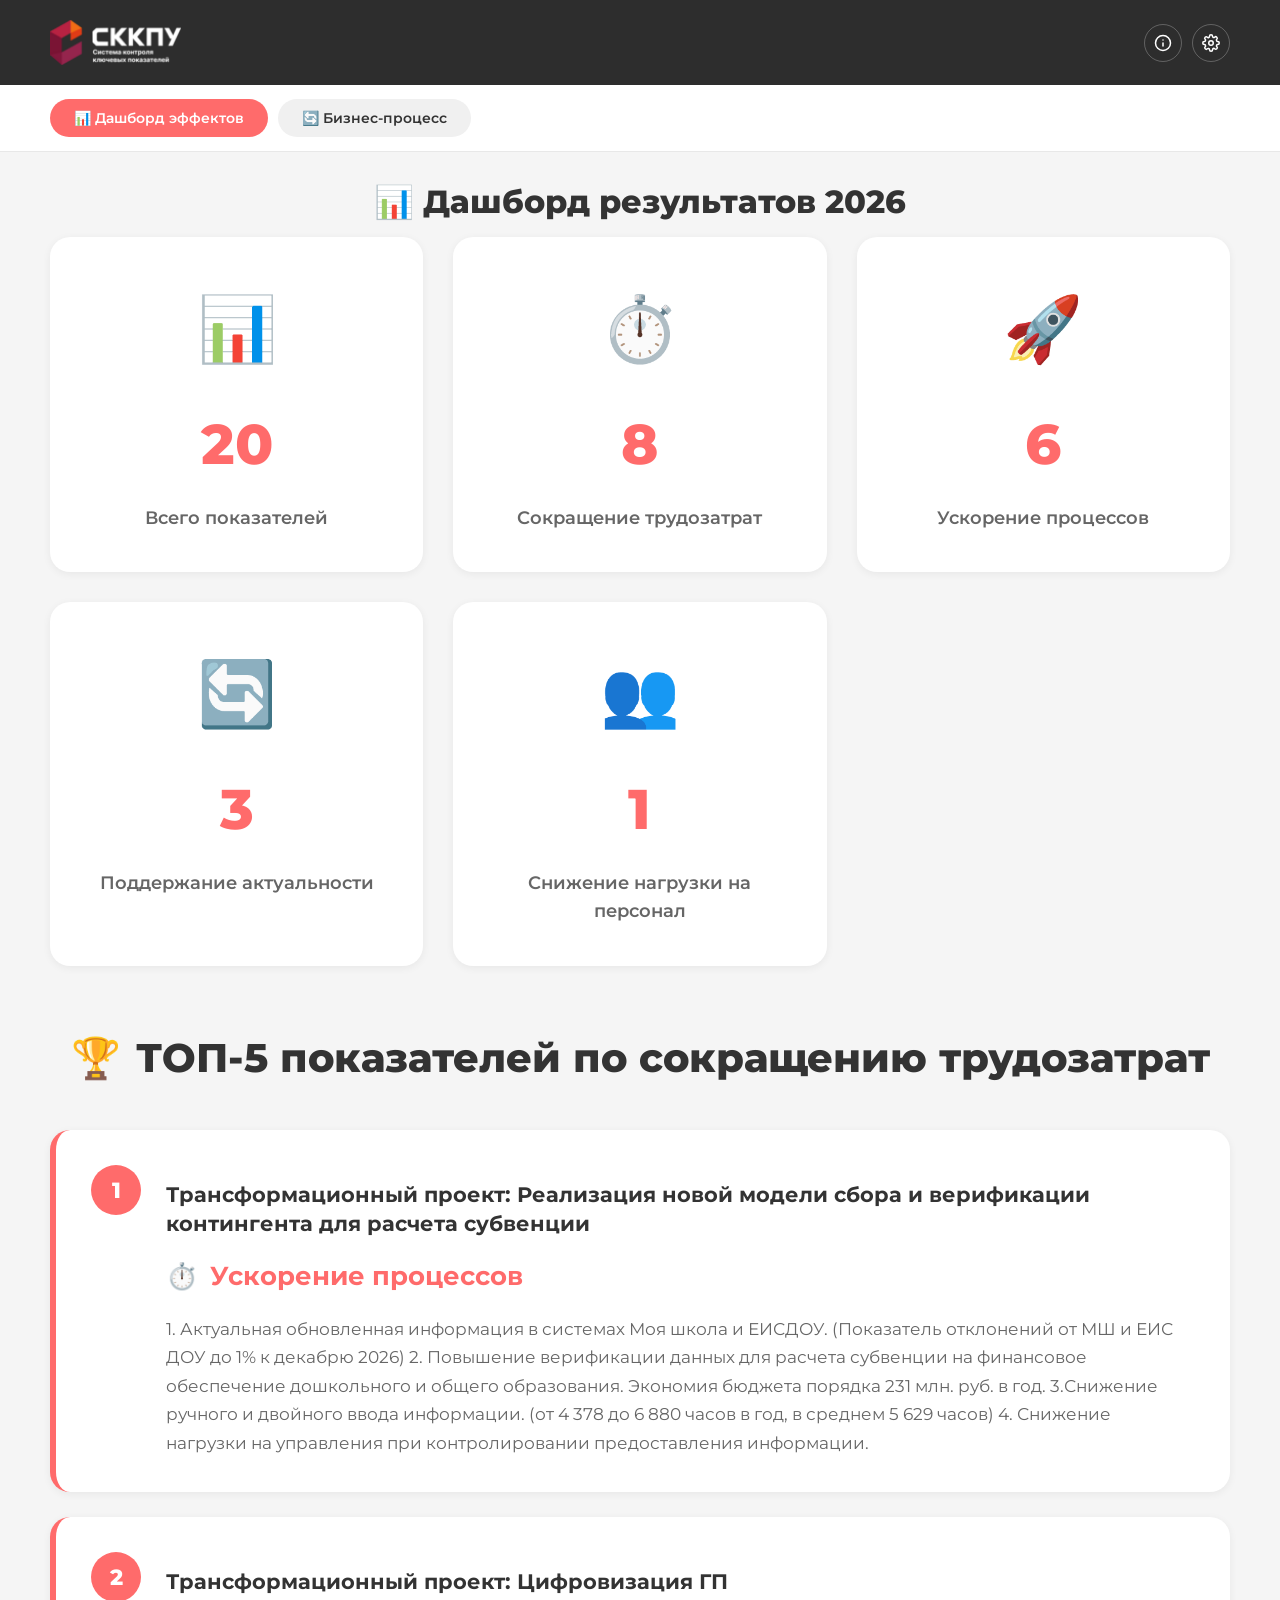
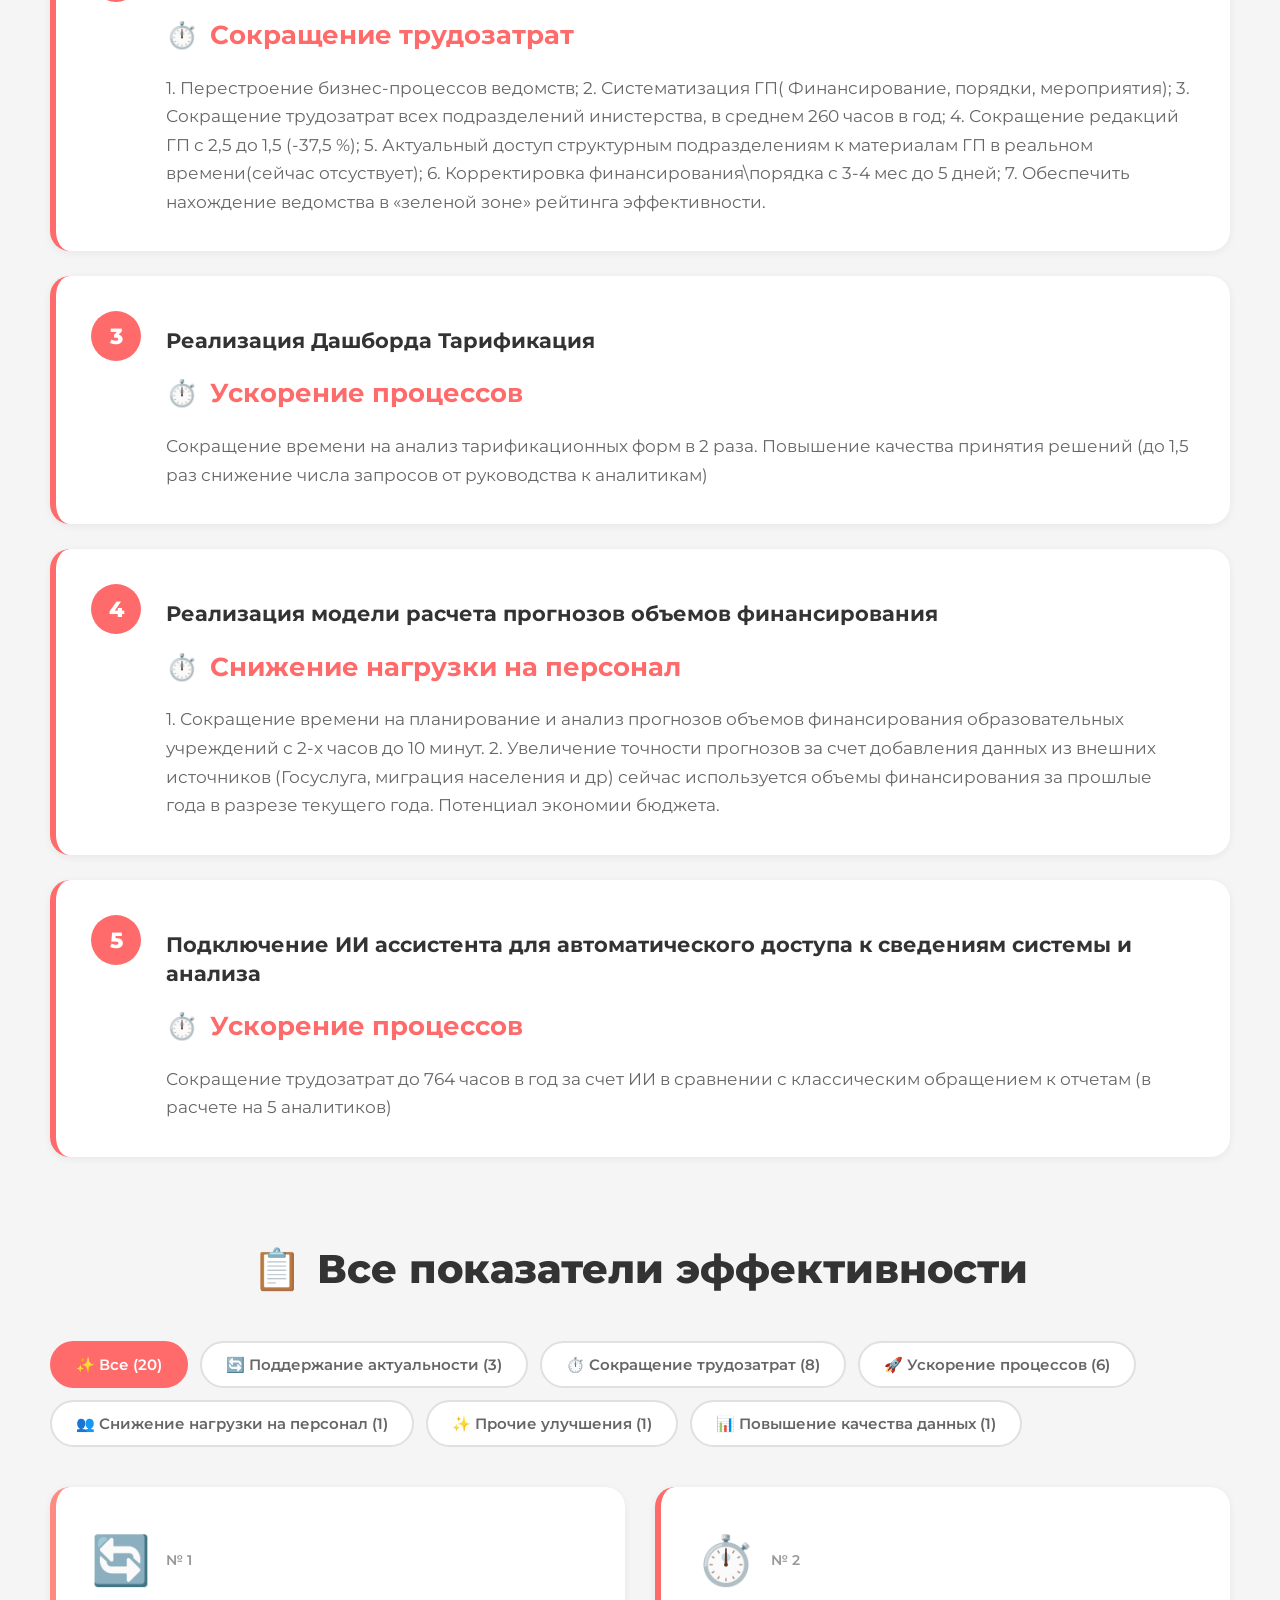
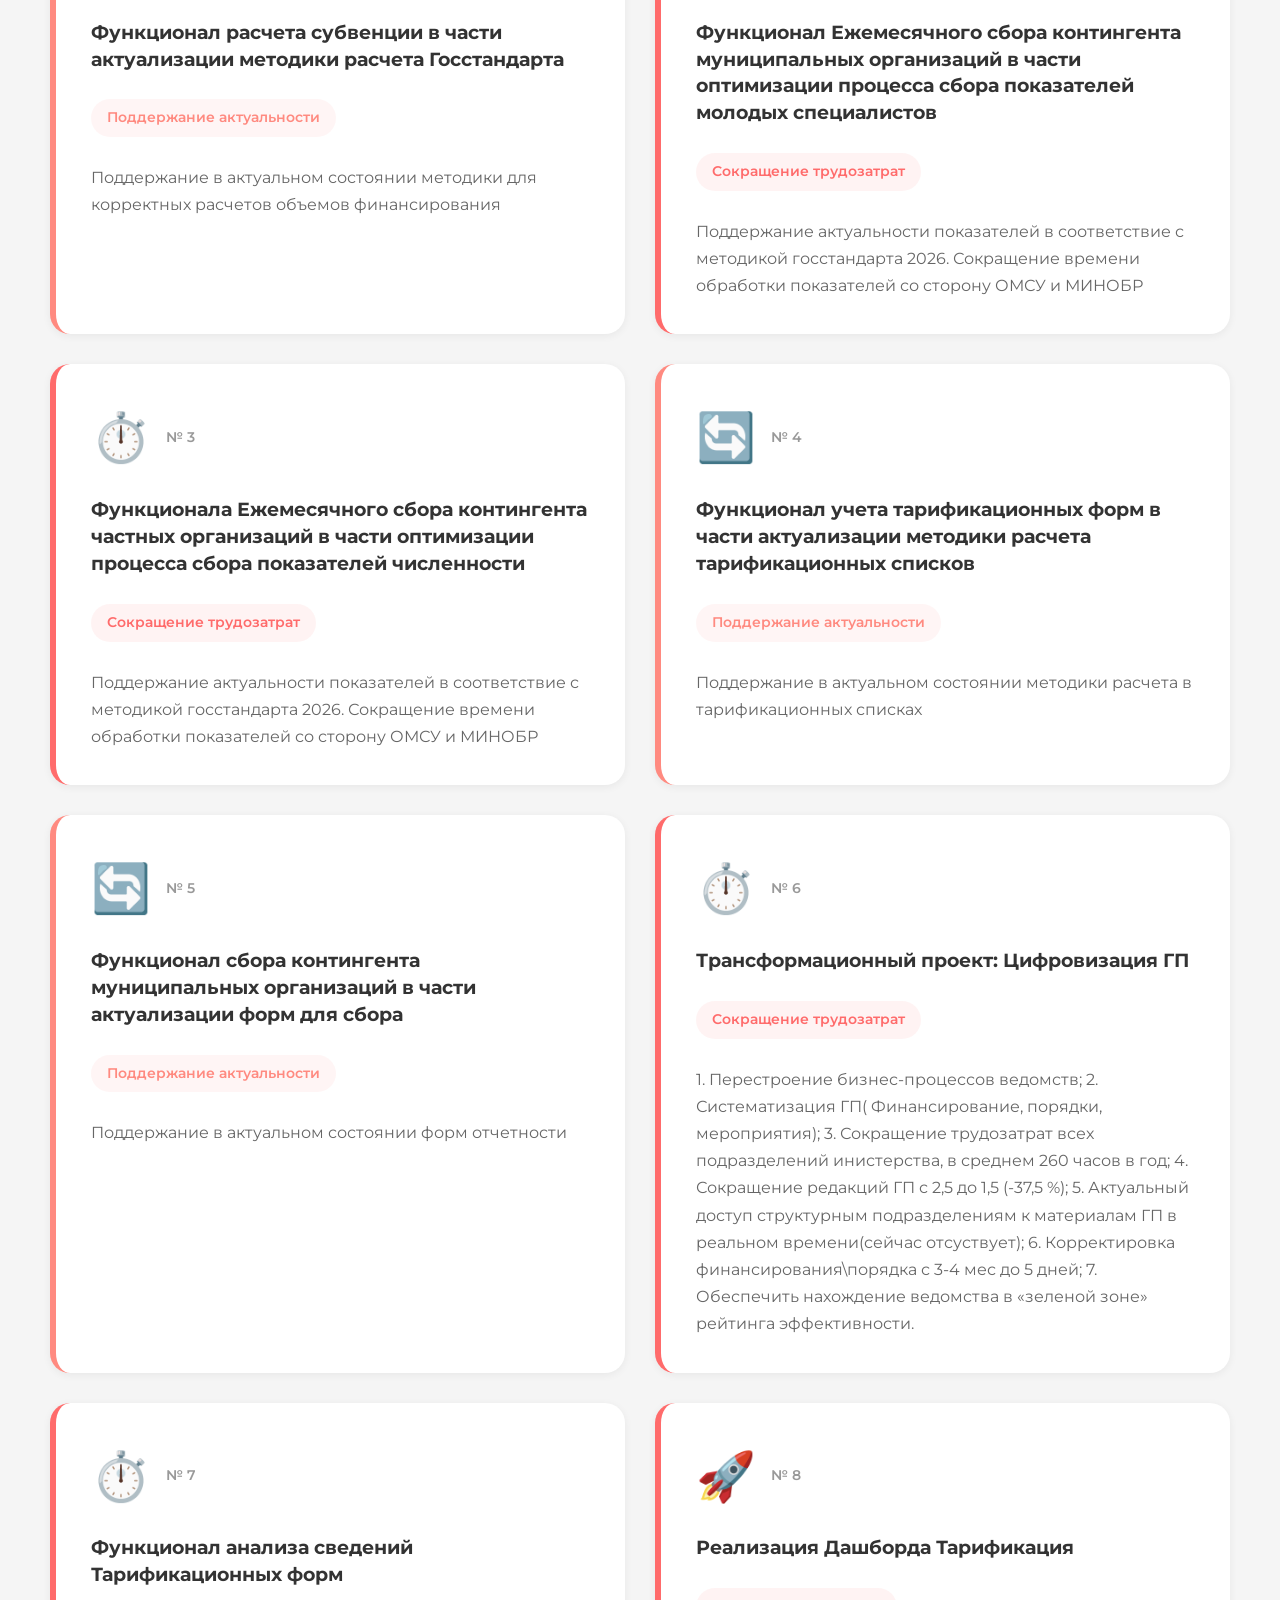
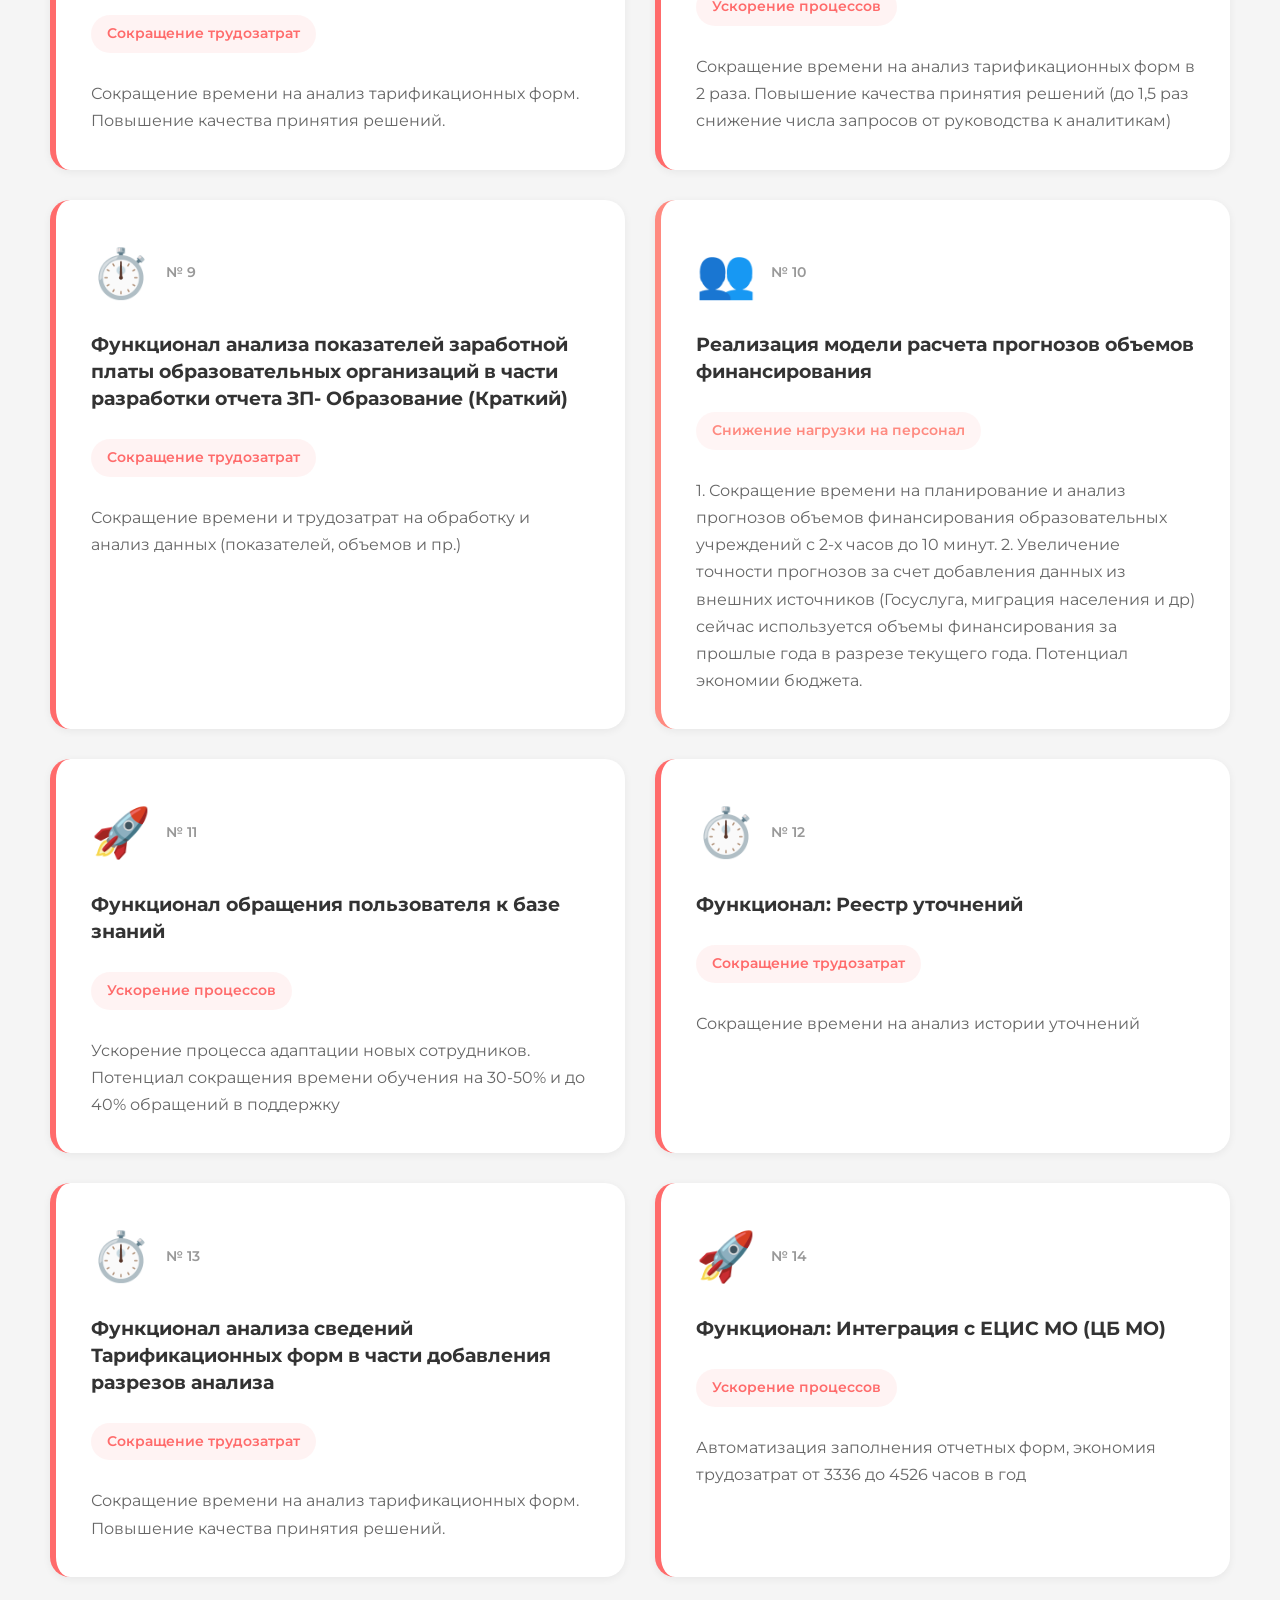
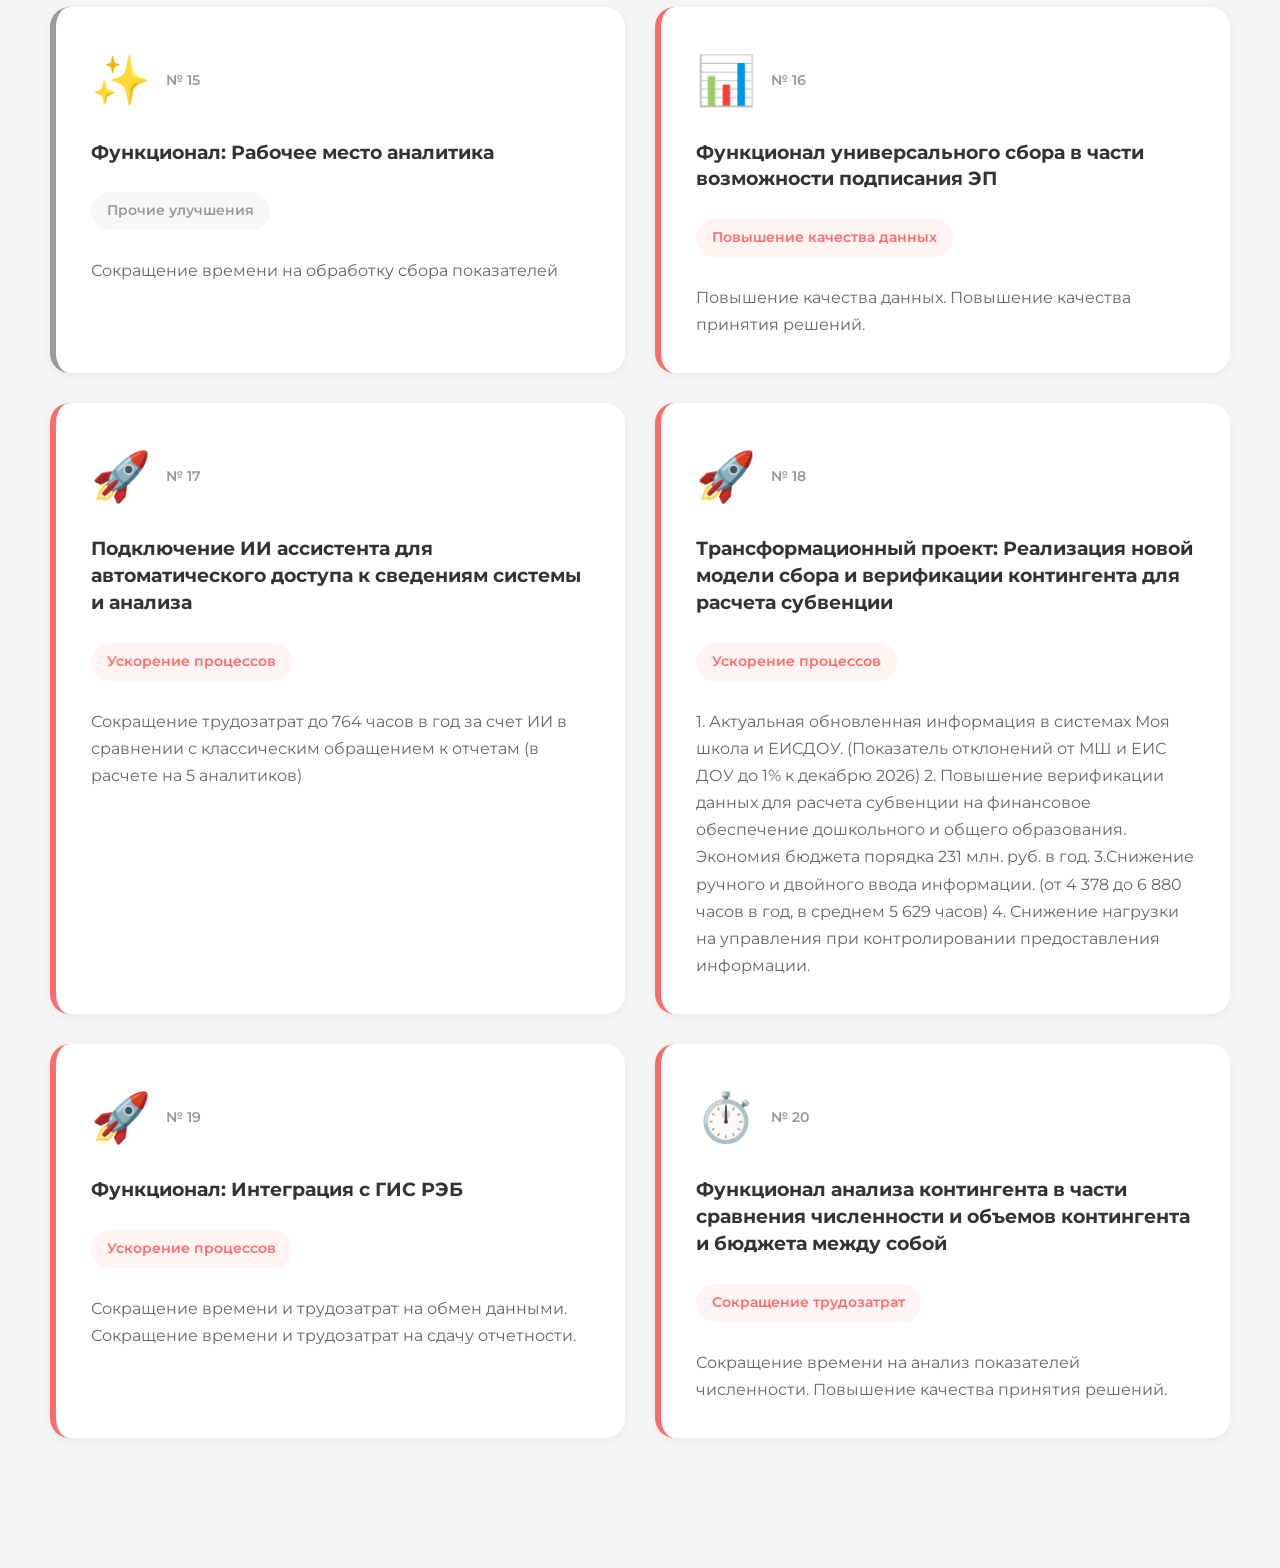
==== commit 3e241c10: "feat: add dashboard title with dynamic year, unify expand buttons, reduce top padding" ====
--- a/index.html
+++ b/index.html
@@ -214,13 +214,13 @@
         .container {
             max-width: 1400px;
             margin: 0 auto;
-            padding: 50px 50px;
+            padding: 24px 50px 50px;
         }
 
         .container-wide {
             max-width: 1600px;
             margin: 0 auto;
-            padding: 50px 50px 80px;
+            padding: 24px 50px 80px;
         }
 
         .controls-compact {
@@ -406,6 +406,49 @@
             font-size: 1.05em;
         }
 
+        .top5-item .effect-text {
+            display: -webkit-box;
+            -webkit-line-clamp: 5;
+            -webkit-box-orient: vertical;
+            overflow: hidden;
+            transition: all 0.3s ease;
+        }
+        .top5-item .effect-text.expanded {
+            display: block;
+            -webkit-line-clamp: unset;
+            overflow: visible;
+        }
+        .top5-item .expand-btn {
+            display: none;
+            background: none;
+            border: 1.5px solid #FF6B6B;
+            color: #FF6B6B;
+            font-size: 0.85em;
+            font-weight: 600;
+            padding: 6px 16px;
+            border-radius: 20px;
+            cursor: pointer;
+            font-family: 'Montserrat', sans-serif;
+            margin-top: 10px;
+            transition: all 0.2s ease;
+        }
+        .top5-item .expand-btn:hover {
+            background: #FF6B6B;
+            color: white;
+        }
+        .top5-item .expand-btn.visible {
+            display: inline-block;
+        }
+
+        /* Dashboard page title */
+        .dashboard-title {
+            font-size: 2em;
+            color: #333;
+            font-weight: 800;
+            text-align: center;
+            padding: 0 0 10px;
+        }
+
         .filter-section {
             margin-bottom: 40px;
             display: flex;
@@ -848,6 +891,9 @@
 
             /* ── Containers ── */
             .container, .container-wide { padding: 16px 14px; }
+
+            /* ── Dashboard title ── */
+            .dashboard-title { font-size: 1.2em; padding: 16px 0 6px; }
 
             /* ── Stats grid: 2 columns ── */
             .stats-grid {
@@ -956,18 +1002,8 @@
                 overflow: visible;
             }
             .top5-item .expand-btn {
-                display: none;
-                background: none;
-                border: none;
-                color: #FF6B6B;
-                font-size: 0.85em;
-                font-weight: 600;
-                padding: 6px 0;
-                cursor: pointer;
-                font-family: 'Montserrat', sans-serif;
-            }
-            .top5-item .expand-btn.visible {
-                display: inline-block;
+                font-size: 0.78em;
+                padding: 5px 12px;
             }
             .card-effect-type {
                 font-size: 0.82em !important;
@@ -1146,6 +1182,7 @@
 
     <div id="dashboard-page" class="page-content active">
         <div class="container">
+            <h1 class="dashboard-title" id="dashboardTitle">📊 Дашборд результатов 2026</h1>
 
             <div class="stats-grid" id="statsGrid"></div>
 
@@ -1672,6 +1709,11 @@
                     if (data.length > 0) {
                         currentData = data;
                         document.getElementById('infoPopupText').textContent = '📁 Загружен: ' + file.name + ' (' + data.length + ' записей)';
+                        // Extract year from filename (e.g. Plany-2025.csv → 2025)
+                        var yearMatch = file.name.match(/(20\d{2})/);
+                        if (yearMatch) {
+                            document.getElementById('dashboardTitle').textContent = '📊 Дашборд результатов ' + yearMatch[1];
+                        }
                         renderDashboard(data);
                     } else {
                         alert('Файл загружен, но данные не распознаны. Проверьте формат CSV (разделитель «;»).');
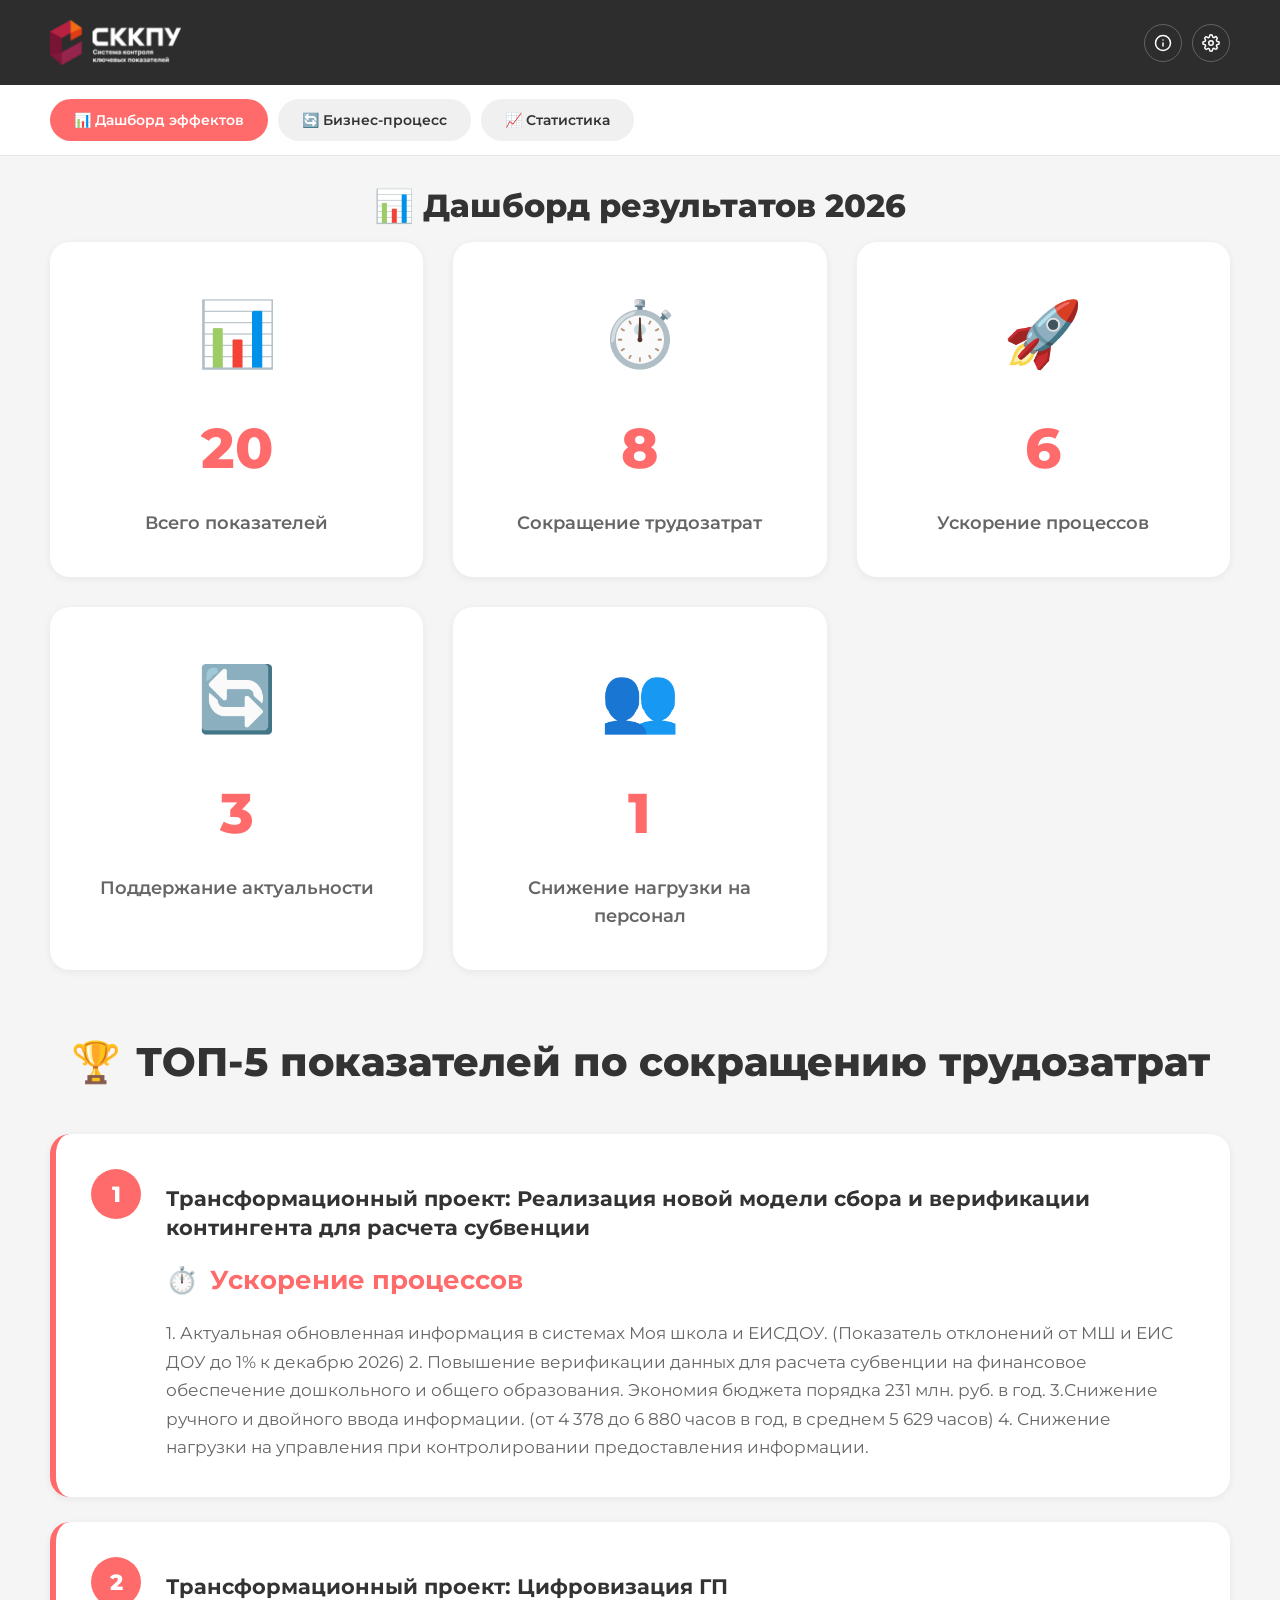
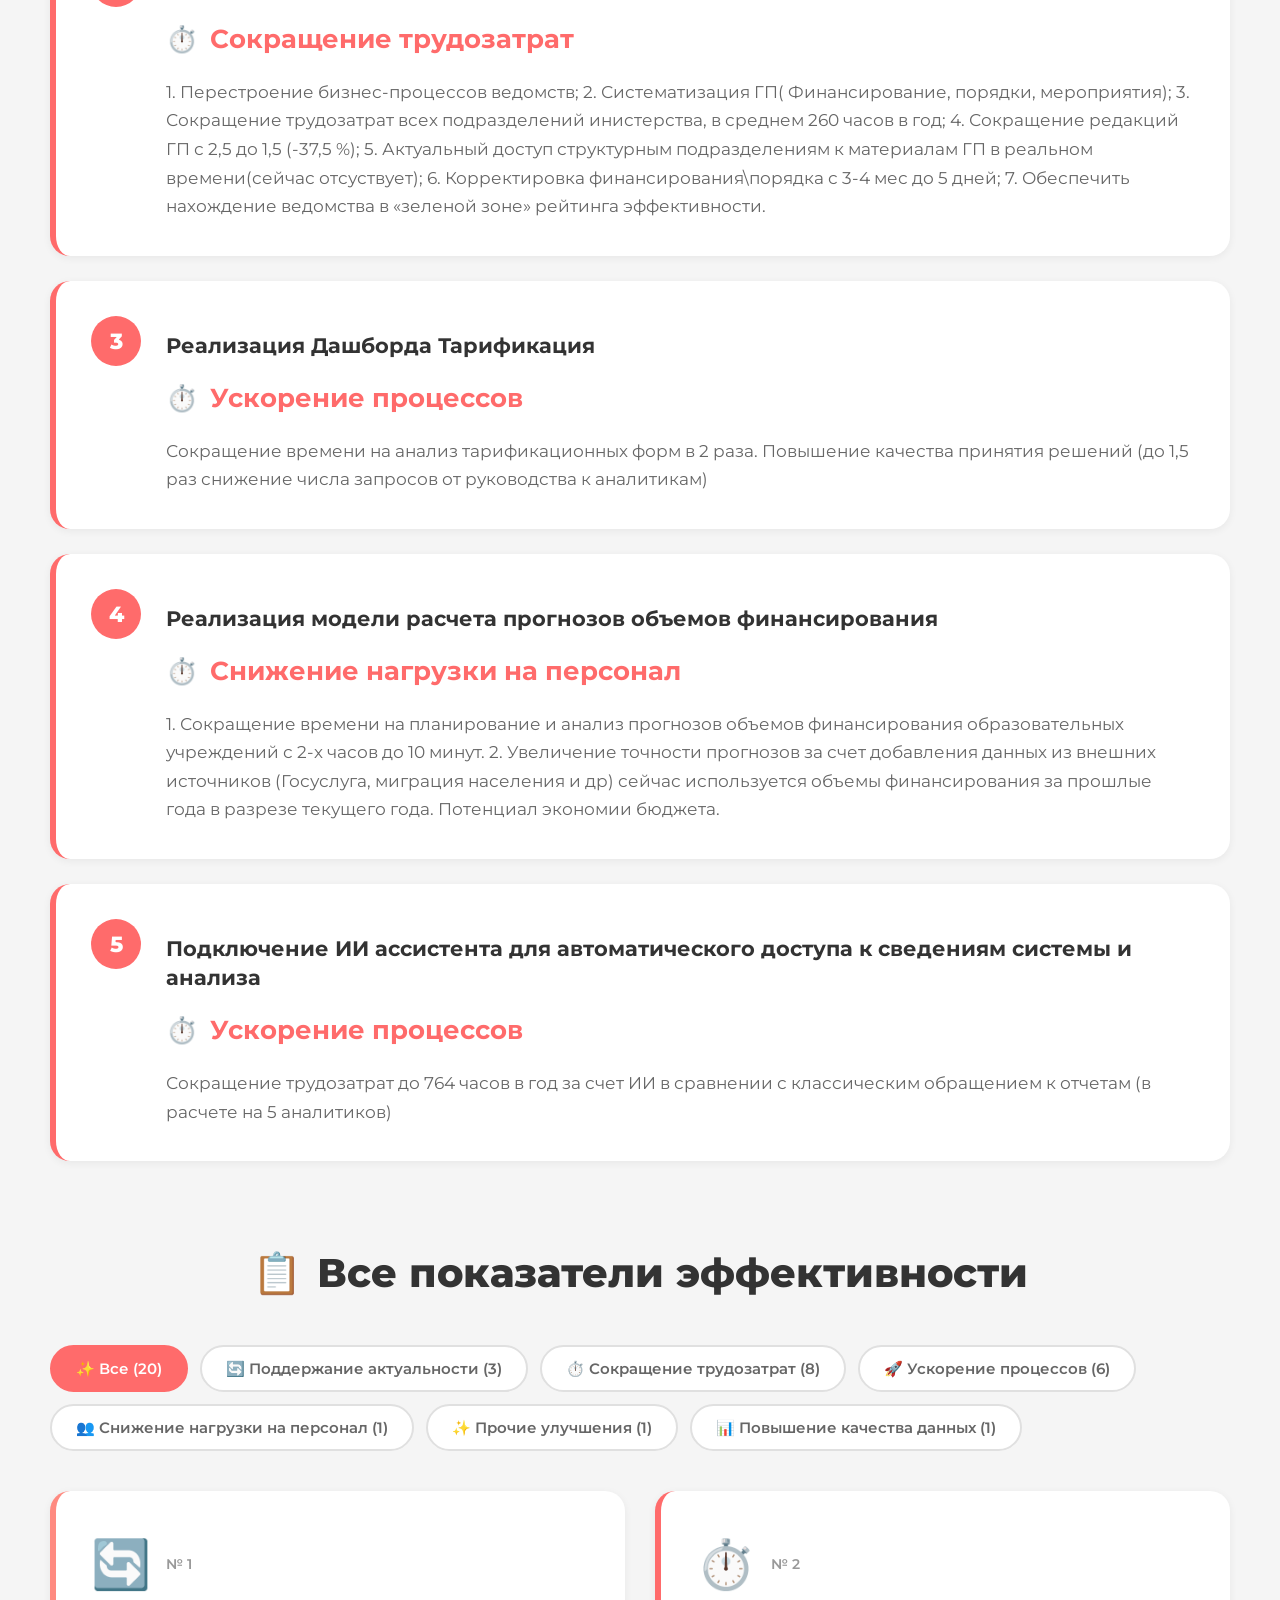
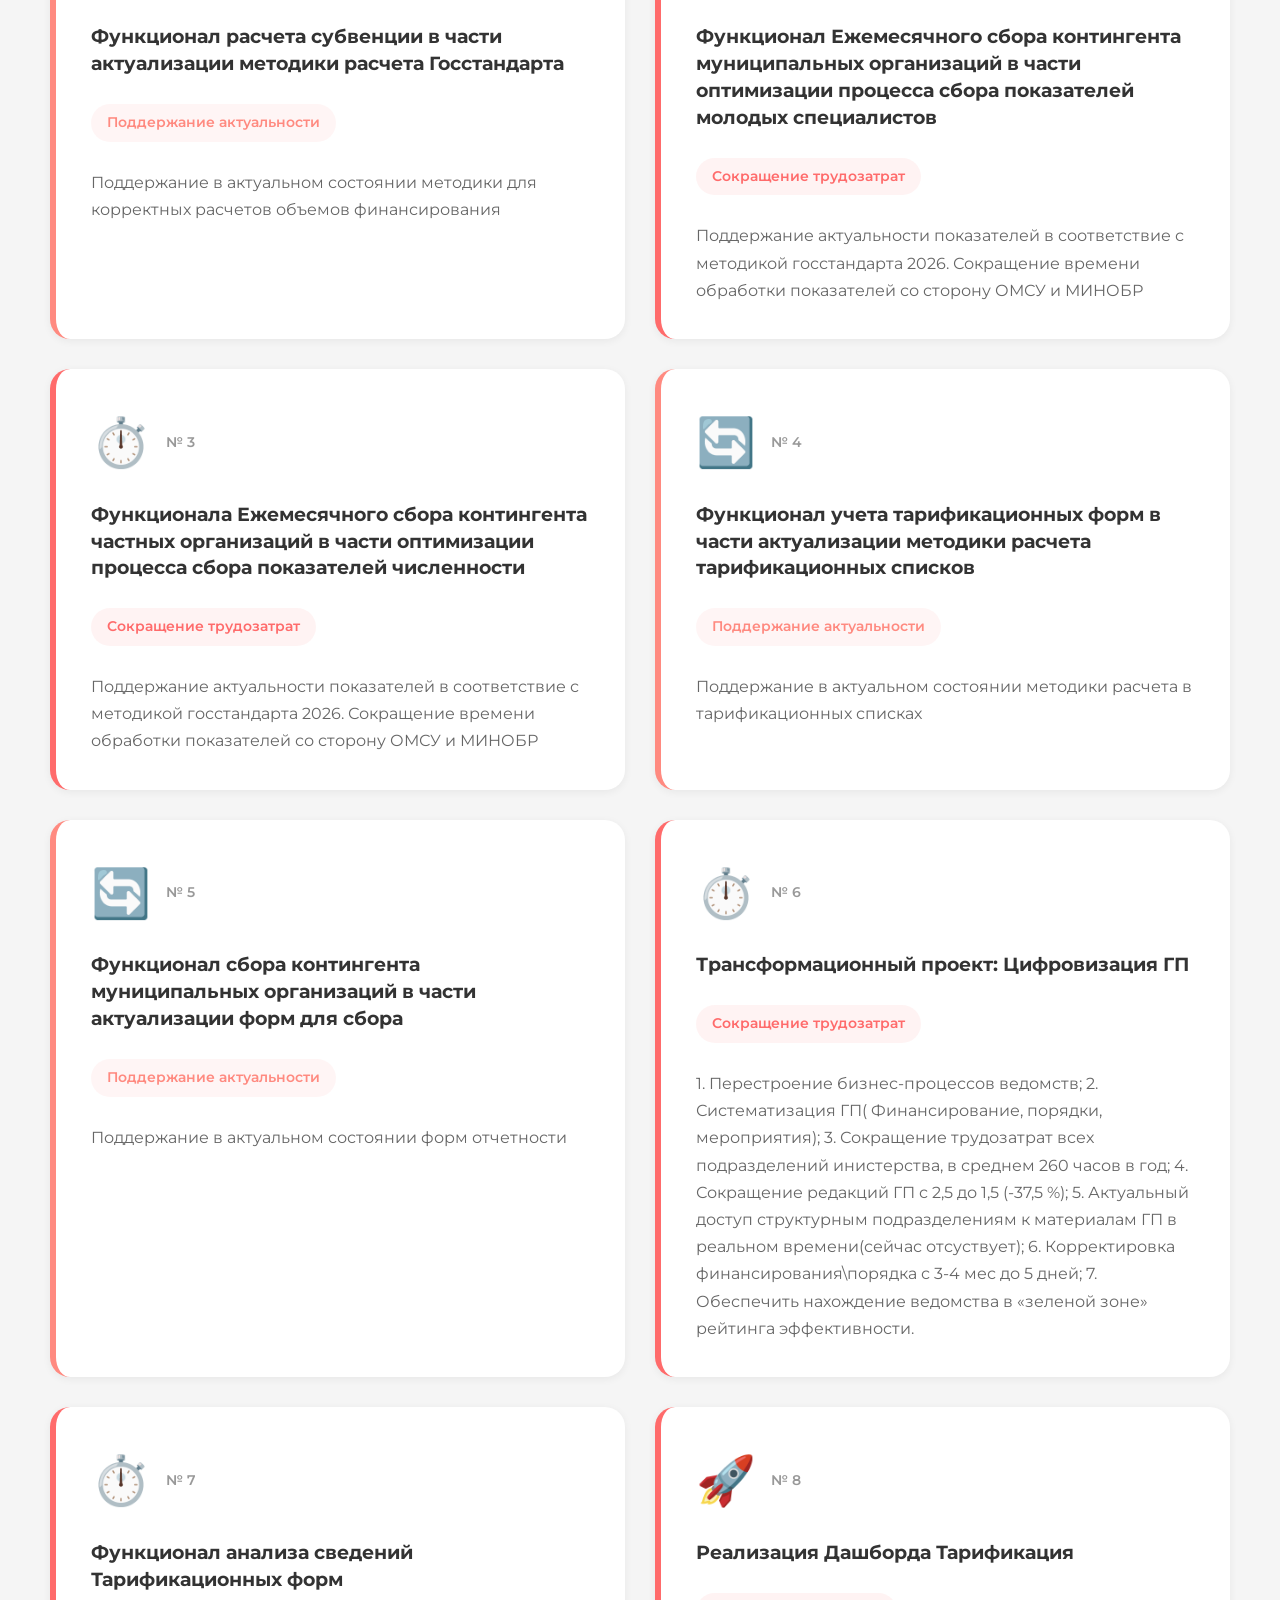
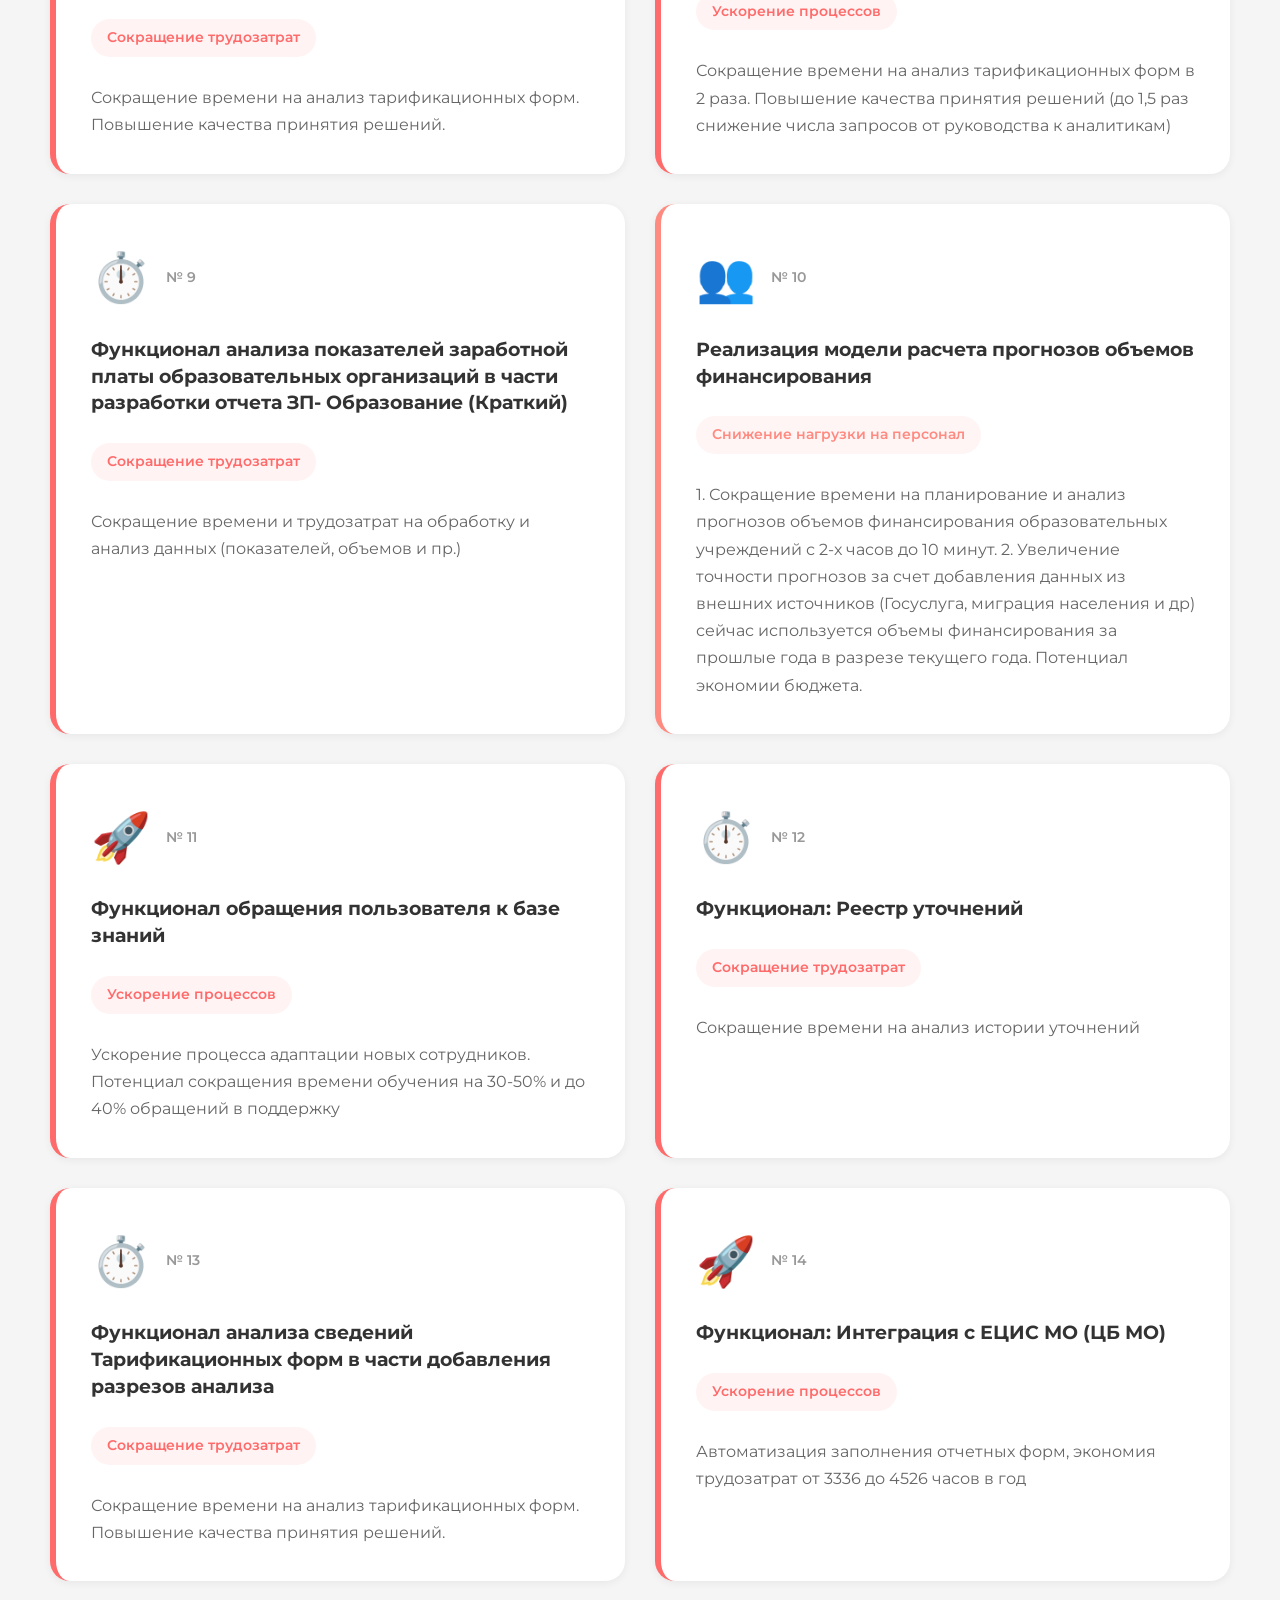
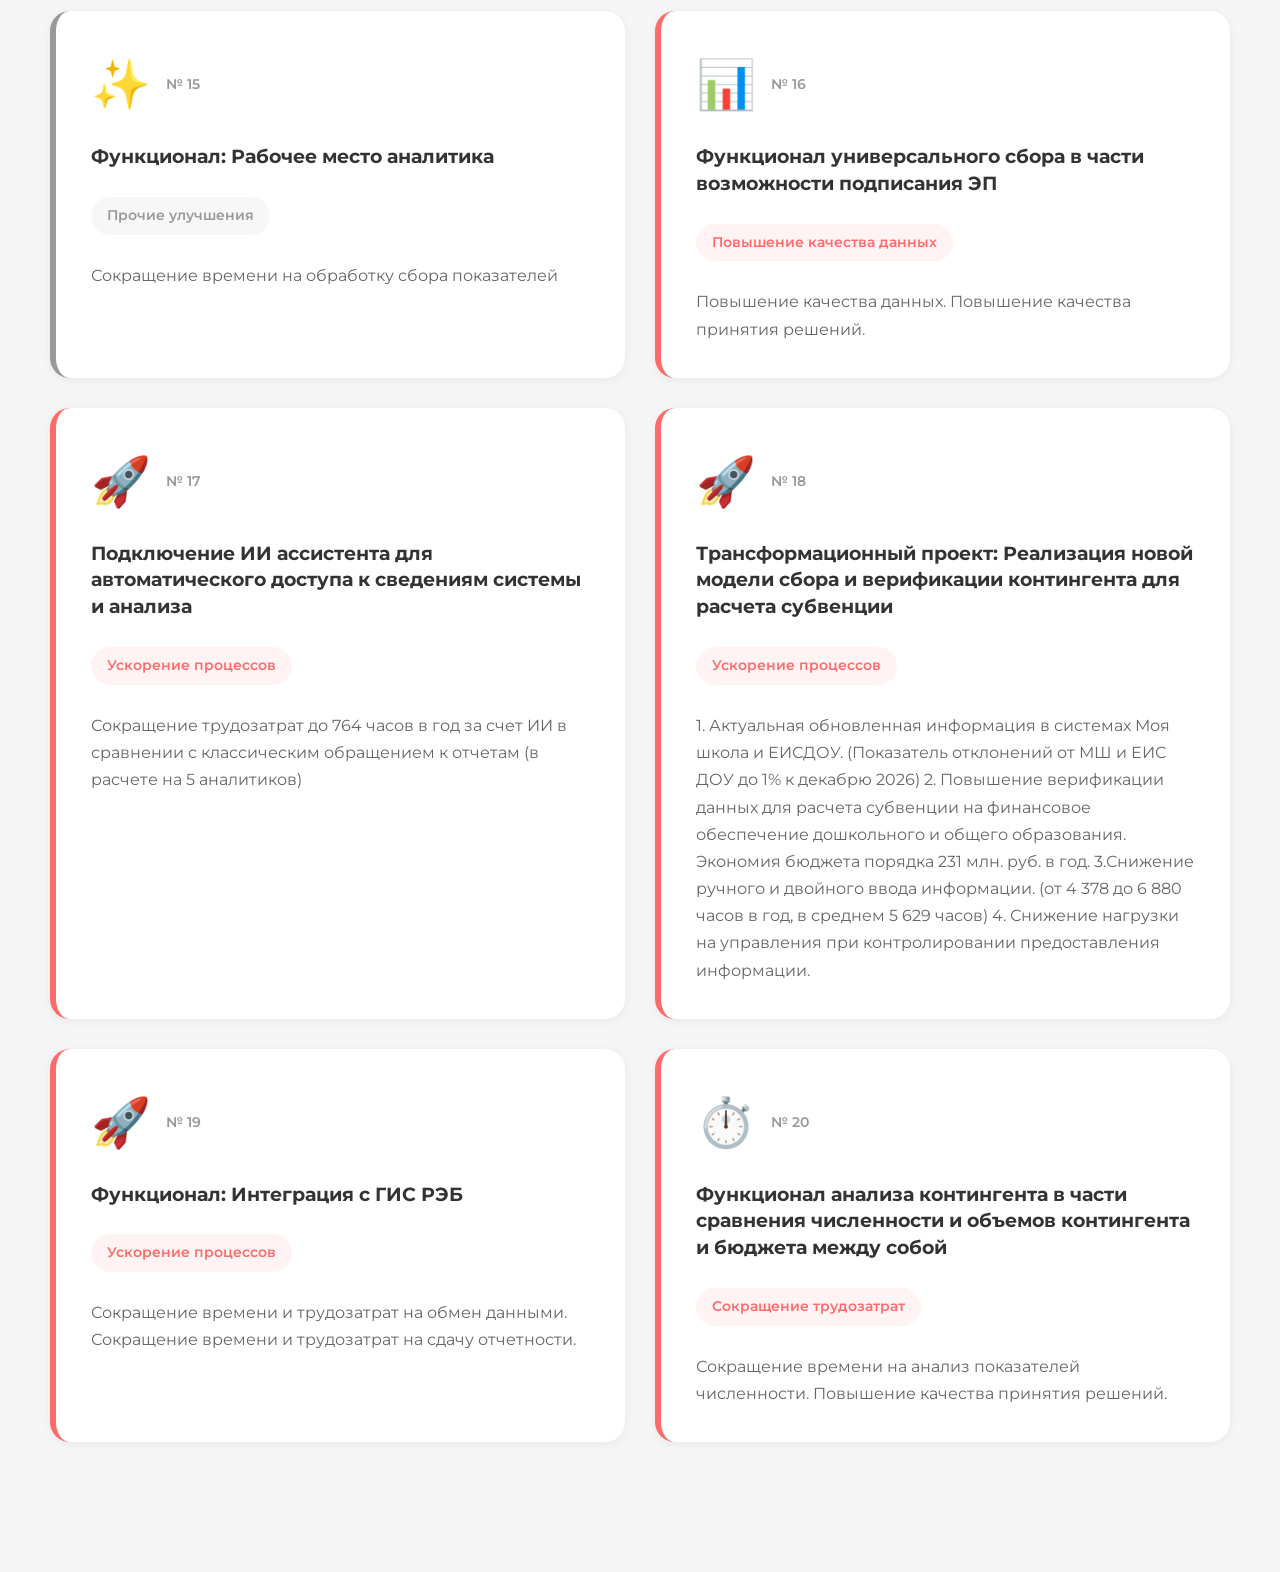
==== commit 8a980a5d: "feat: add stats page with usage analytics, add navigation link" ====
--- a/index.html
+++ b/index.html
@@ -157,6 +157,12 @@
         .tab-btn.active {
             background: #FF6B6B;
             color: white;
+        }
+        .tab-link {
+            text-decoration: none;
+            display: inline-flex;
+            align-items: center;
+            justify-content: center;
         }
 
         .nav-btn {
@@ -1178,6 +1184,7 @@
     <div class="page-tabs">
         <button class="tab-btn active" onclick="showPage('dashboard')">📊 Дашборд эффектов</button>
         <button class="tab-btn" onclick="showPage('process')">🔄 Бизнес-процесс</button>
+        <a href="stats.html" class="tab-btn tab-link">📈 Статистика</a>
     </div>
 
     <div id="dashboard-page" class="page-content active">
